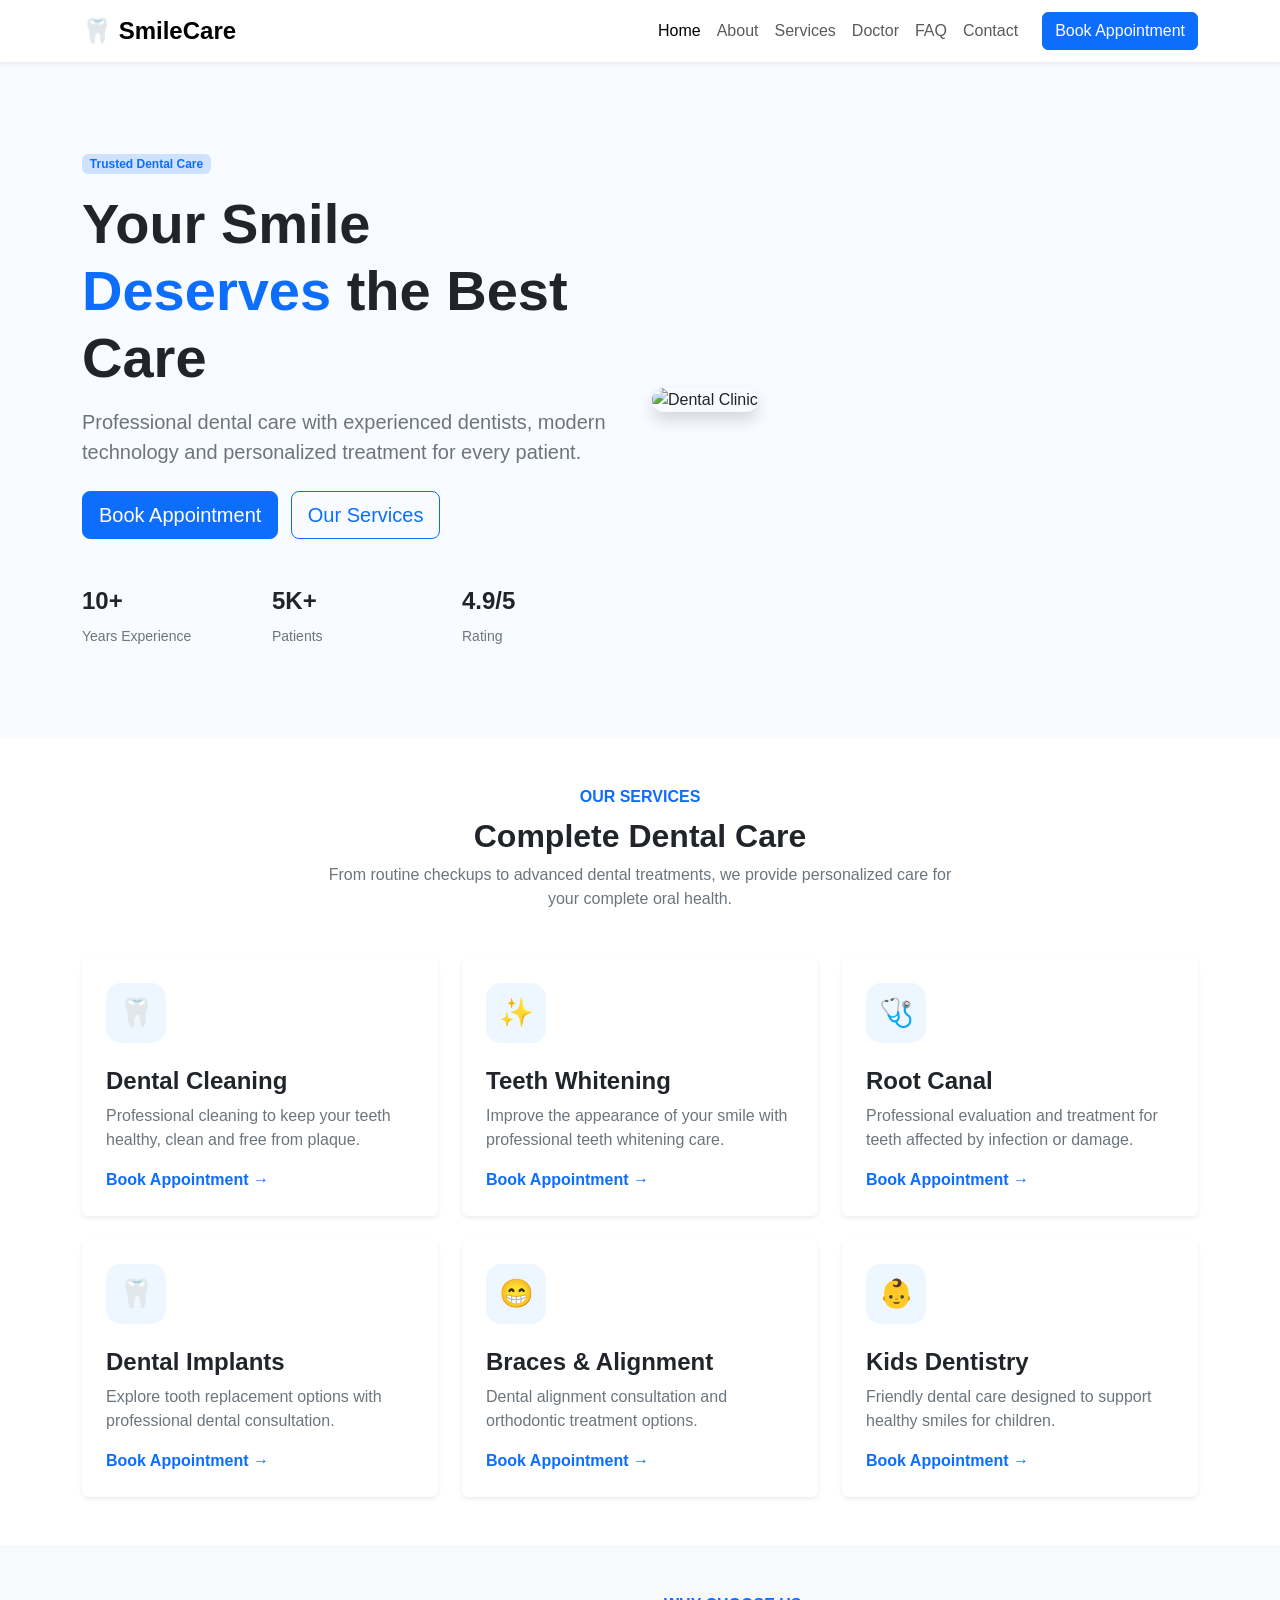
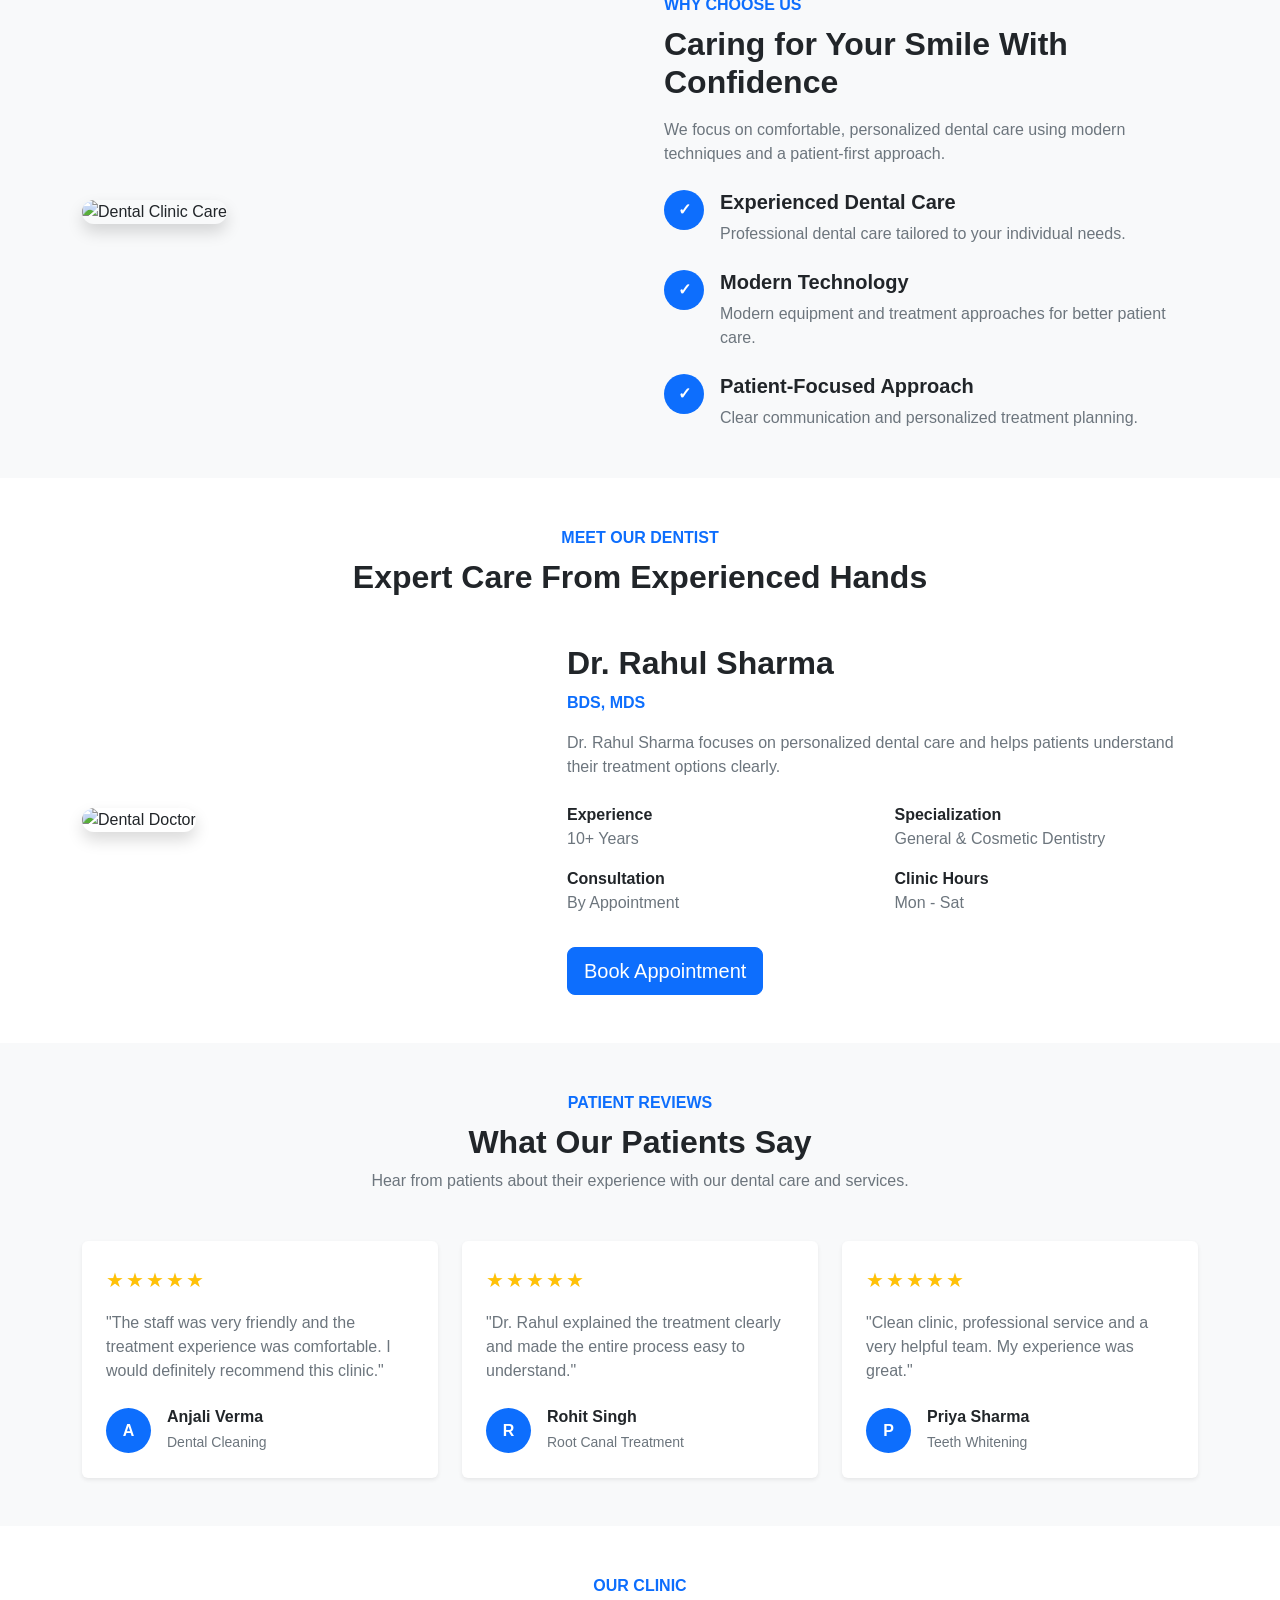
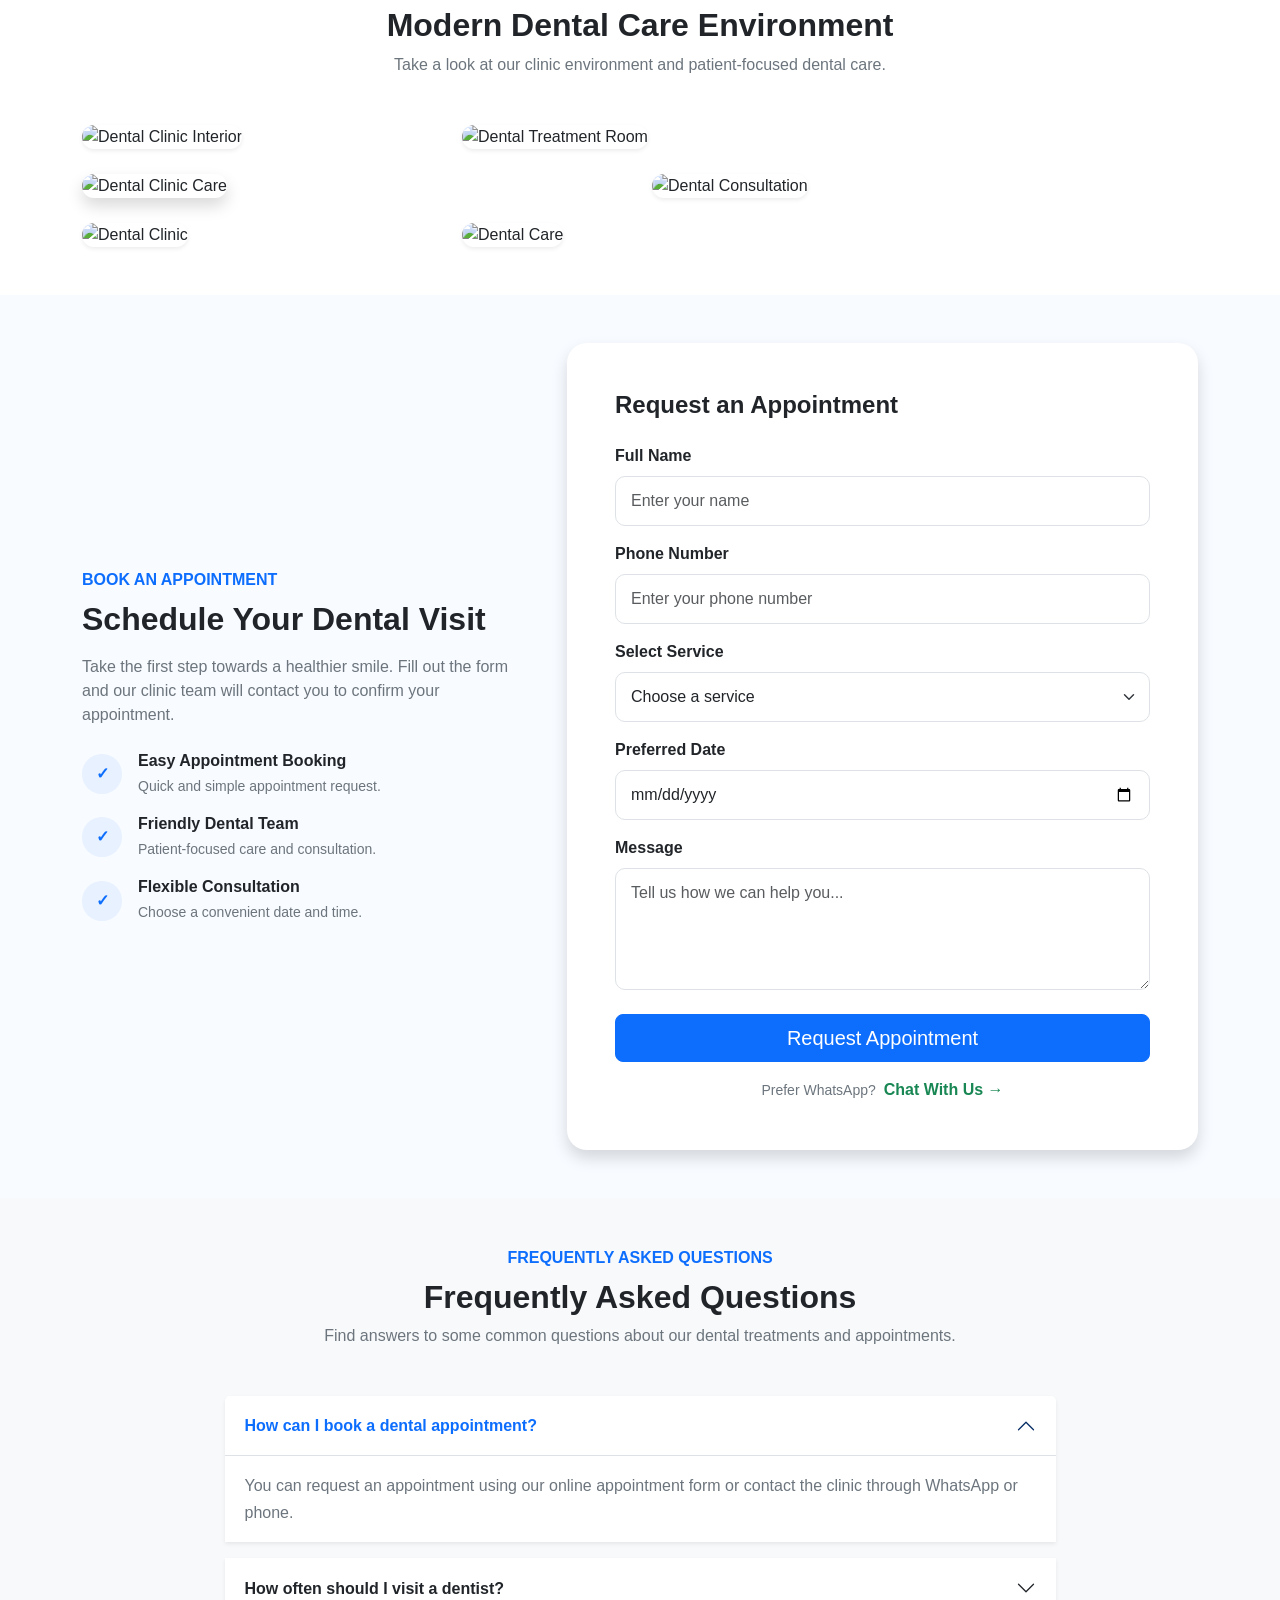
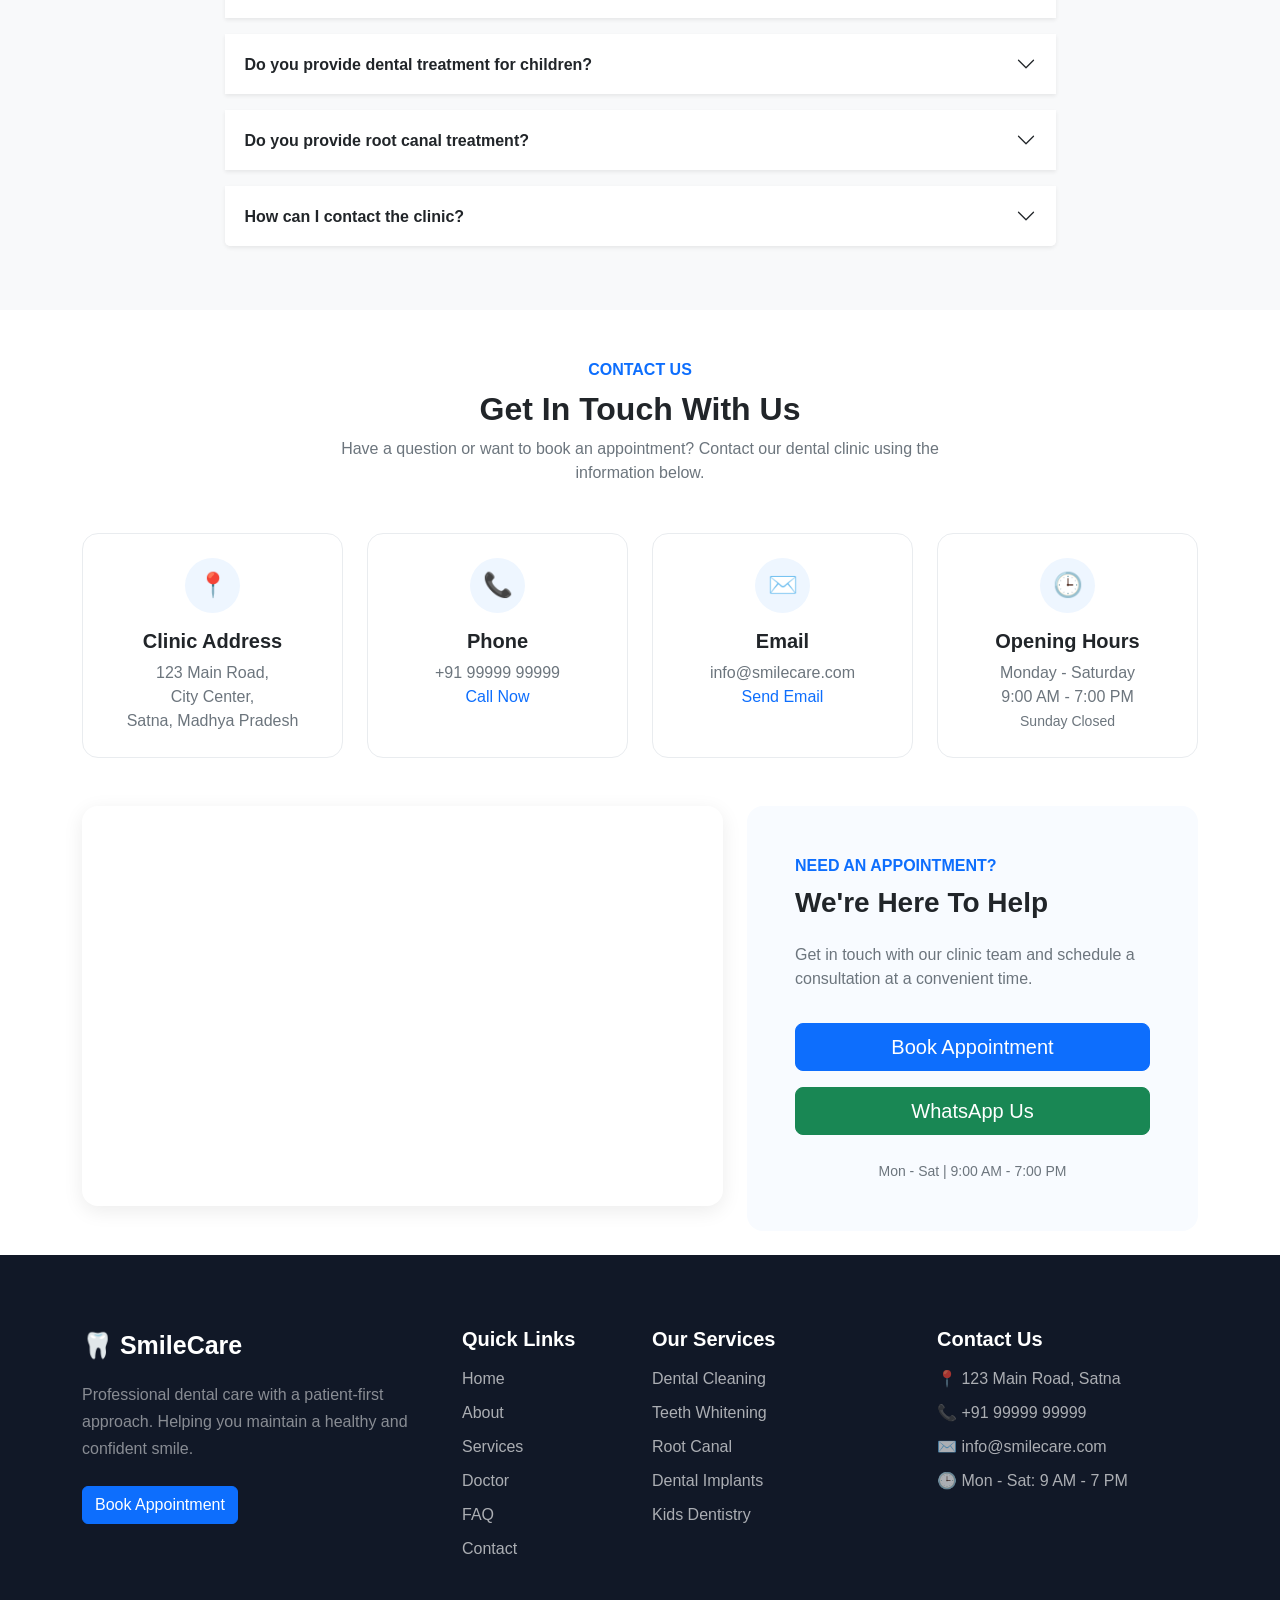
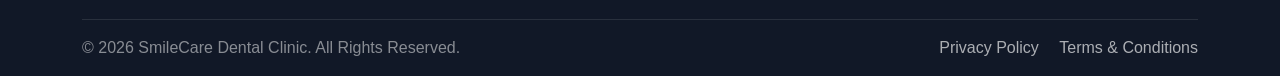
==== index.html @ 68b40a2d "Update index.html" ====
<!doctype html>
<html lang="en">

<head>

    <meta charset="UTF-8">

    <meta
        name="viewport"
        content="width=device-width, initial-scale=1.0"
    >

    <title>SmileCare Dental Clinic</title>


    <!-- ================= BOOTSTRAP CSS ================= -->

    <link
        href="https://cdn.jsdelivr.net/npm/bootstrap@5.3.8/dist/css/bootstrap.min.css"
        rel="stylesheet"
    >


    <!-- ================= CUSTOM CSS ================= -->

    <link
        rel="stylesheet"
        href="style.css"
    >

</head>


<body>


<!-- =====================================================
                         NAVBAR
===================================================== -->

<nav class="navbar navbar-expand-lg bg-white shadow-sm">

    <div class="container">


        <!-- LOGO -->

        <a
            class="navbar-brand fw-bold"
            href="#"
        >
            🦷 SmileCare
        </a>


        <!-- MOBILE MENU BUTTON -->

        <button
            class="navbar-toggler"
            type="button"
            data-bs-toggle="collapse"
            data-bs-target="#mainNavbar"
        >

            <span class="navbar-toggler-icon"></span>

        </button>


        <!-- NAVIGATION -->

        <div
            class="collapse navbar-collapse"
            id="mainNavbar"
        >

            <ul class="navbar-nav ms-auto">


                <li class="nav-item">

                    <a
                        class="nav-link active"
                        href="#"
                    >
                        Home
                    </a>

                </li>


                <li class="nav-item">

                    <a
                        class="nav-link"
                        href="#about"
                    >
                        About
                    </a>

                </li>


                <li class="nav-item">

                    <a
                        class="nav-link"
                        href="#services"
                    >
                        Services
                    </a>

                </li>


                <li class="nav-item">

                    <a
                        class="nav-link"
                        href="#doctor"
                    >
                        Doctor
                    </a>

                </li>


                <li class="nav-item">

                    <a
                        class="nav-link"
                        href="#faq"
                    >
                        FAQ
                    </a>

                </li>


                <li class="nav-item">

                    <a
                        class="nav-link"
                        href="#contact"
                    >
                        Contact
                    </a>

                </li>

            </ul>


            <!-- NAVBAR BUTTON -->

            <a
                href="#appointment"
                class="btn btn-primary ms-lg-3"
            >
                Book Appointment
            </a>

        </div>

    </div>

</nav>



<!-- =====================================================
                         HERO
===================================================== -->

<section class="hero-section">

    <div class="container">

        <div class="row align-items-center min-vh-75">


            <!-- HERO CONTENT -->

            <div class="col-lg-6">

                <span class="badge bg-primary-subtle text-primary mb-3">

                    Trusted Dental Care

                </span>


                <h1 class="display-4 fw-bold">

                    Your Smile

                    <span class="text-primary">
                        Deserves
                    </span>

                    the Best Care

                </h1>


                <p class="lead text-secondary mt-3">

                    Professional dental care with experienced
                    dentists, modern technology and personalized
                    treatment for every patient.

                </p>


                <!-- HERO BUTTONS -->

                <div class="mt-4">

                    <a
                        href="#appointment"
                        class="btn btn-primary btn-lg me-2"
                    >
                        Book Appointment
                    </a>


                    <a
                        href="#services"
                        class="btn btn-outline-primary btn-lg"
                    >
                        Our Services
                    </a>

                </div>


                <!-- HERO STATS -->

                <div class="row mt-5">

                    <div class="col-4">

                        <h4 class="fw-bold">
                            10+
                        </h4>

                        <small class="text-secondary">
                            Years Experience
                        </small>

                    </div>


                    <div class="col-4">

                        <h4 class="fw-bold">
                            5K+
                        </h4>

                        <small class="text-secondary">
                            Patients
                        </small>

                    </div>


                    <div class="col-4">

                        <h4 class="fw-bold">
                            4.9/5
                        </h4>

                        <small class="text-secondary">
                            Rating
                        </small>

                    </div>

                </div>

            </div>


            <!-- HERO IMAGE -->

            <div class="col-lg-6 mt-5 mt-lg-0">

                <img
                    src="https://images.unsplash.com/photo-1606811971618-4486d14f3f99?auto=format&fit=crop&w=900&q=80"
                    alt="Dental Clinic"
                    class="img-fluid rounded-4 shadow hero-image"
                >

            </div>

        </div>

    </div>

</section>



<!-- =====================================================
                       SERVICES
===================================================== -->

<section
    id="services"
    class="py-5"
>

    <div class="container">


        <!-- HEADING -->

        <div class="text-center mb-5">

            <span class="text-primary fw-semibold">
                OUR SERVICES
            </span>

            <h2 class="fw-bold mt-2">
                Complete Dental Care
            </h2>

            <p class="text-secondary mx-auto services-intro">

                From routine checkups to advanced dental treatments,
                we provide personalized care for your complete oral health.

            </p>

        </div>


        <!-- SERVICES GRID -->

        <div class="row g-4">


            <!-- SERVICE 1 -->

            <div class="col-md-6 col-lg-4">

                <div class="card service-card h-100 border-0 shadow-sm">

                    <div class="card-body p-4">

                        <div class="service-icon">
                            🦷
                        </div>

                        <h4 class="fw-bold mt-4">
                            Dental Cleaning
                        </h4>

                        <p class="text-secondary">

                            Professional cleaning to keep your teeth
                            healthy, clean and free from plaque.

                        </p>

                        <a
                            href="#appointment"
                            class="text-primary text-decoration-none fw-semibold"
                        >
                            Book Appointment →
                        </a>

                    </div>

                </div>

            </div>


            <!-- SERVICE 2 -->

            <div class="col-md-6 col-lg-4">

                <div class="card service-card h-100 border-0 shadow-sm">

                    <div class="card-body p-4">

                        <div class="service-icon">
                            ✨
                        </div>

                        <h4 class="fw-bold mt-4">
                            Teeth Whitening
                        </h4>

                        <p class="text-secondary">

                            Improve the appearance of your smile
                            with professional teeth whitening care.

                        </p>

                        <a
                            href="#appointment"
                            class="text-primary text-decoration-none fw-semibold"
                        >
                            Book Appointment →
                        </a>

                    </div>

                </div>

            </div>


            <!-- SERVICE 3 -->

            <div class="col-md-6 col-lg-4">

                <div class="card service-card h-100 border-0 shadow-sm">

                    <div class="card-body p-4">

                        <div class="service-icon">
                            🩺
                        </div>

                        <h4 class="fw-bold mt-4">
                            Root Canal
                        </h4>

                        <p class="text-secondary">

                            Professional evaluation and treatment
                            for teeth affected by infection or damage.

                        </p>

                        <a
                            href="#appointment"
                            class="text-primary text-decoration-none fw-semibold"
                        >
                            Book Appointment →
                        </a>

                    </div>

                </div>

            </div>


            <!-- SERVICE 4 -->

            <div class="col-md-6 col-lg-4">

                <div class="card service-card h-100 border-0 shadow-sm">

                    <div class="card-body p-4">

                        <div class="service-icon">
                            🦷
                        </div>

                        <h4 class="fw-bold mt-4">
                            Dental Implants
                        </h4>

                        <p class="text-secondary">

                            Explore tooth replacement options with
                            professional dental consultation.

                        </p>

                        <a
                            href="#appointment"
                            class="text-primary text-decoration-none fw-semibold"
                        >
                            Book Appointment →
                        </a>

                    </div>

                </div>

            </div>


            <!-- SERVICE 5 -->

            <div class="col-md-6 col-lg-4">

                <div class="card service-card h-100 border-0 shadow-sm">

                    <div class="card-body p-4">

                        <div class="service-icon">
                            😁
                        </div>

                        <h4 class="fw-bold mt-4">
                            Braces & Alignment
                        </h4>

                        <p class="text-secondary">

                            Dental alignment consultation and
                            orthodontic treatment options.

                        </p>

                        <a
                            href="#appointment"
                            class="text-primary text-decoration-none fw-semibold"
                        >
                            Book Appointment →
                        </a>

                    </div>

                </div>

            </div>


            <!-- SERVICE 6 -->

            <div class="col-md-6 col-lg-4">

                <div class="card service-card h-100 border-0 shadow-sm">

                    <div class="card-body p-4">

                        <div class="service-icon">
                            👶
                        </div>

                        <h4 class="fw-bold mt-4">
                            Kids Dentistry
                        </h4>

                        <p class="text-secondary">

                            Friendly dental care designed to support
                            healthy smiles for children.

                        </p>

                        <a
                            href="#appointment"
                            class="text-primary text-decoration-none fw-semibold"
                        >
                            Book Appointment →
                        </a>

                    </div>

                </div>

            </div>

        </div>

    </div>

</section>



<!-- =====================================================
                     ABOUT / WHY CHOOSE US
===================================================== -->

<section
    id="about"
    class="py-5 bg-light"
>

    <div class="container">

        <div class="row align-items-center g-5">


            <!-- IMAGE -->

            <div class="col-lg-6">

                <img
                    src="https://images.unsplash.com/photo-1609840114035-3c981b782dfe?auto=format&fit=crop&w=900&q=80"
                    alt="Dental Clinic Care"
                    class="img-fluid rounded-4 shadow about-image"
                >

            </div>


            <!-- CONTENT -->

            <div class="col-lg-6">

                <span class="text-primary fw-semibold">
                    WHY CHOOSE US
                </span>

                <h2 class="fw-bold mt-2">

                    Caring for Your Smile
                    With Confidence

                </h2>

                <p class="text-secondary mt-3">

                    We focus on comfortable, personalized dental
                    care using modern techniques and a patient-first
                    approach.

                </p>


                <!-- FEATURE 1 -->

                <div class="d-flex mt-4">

                    <div class="feature-icon">
                        ✓
                    </div>

                    <div class="ms-3">

                        <h5 class="fw-bold">
                            Experienced Dental Care
                        </h5>

                        <p class="text-secondary mb-0">

                            Professional dental care tailored
                            to your individual needs.

                        </p>

                    </div>

                </div>


                <!-- FEATURE 2 -->

                <div class="d-flex mt-4">

                    <div class="feature-icon">
                        ✓
                    </div>

                    <div class="ms-3">

                        <h5 class="fw-bold">
                            Modern Technology
                        </h5>

                        <p class="text-secondary mb-0">

                            Modern equipment and treatment
                            approaches for better patient care.

                        </p>

                    </div>

                </div>


                <!-- FEATURE 3 -->

                <div class="d-flex mt-4">

                    <div class="feature-icon">
                        ✓
                    </div>

                    <div class="ms-3">

                        <h5 class="fw-bold">
                            Patient-Focused Approach
                        </h5>

                        <p class="text-secondary mb-0">

                            Clear communication and personalized
                            treatment planning.

                        </p>

                    </div>

                </div>

            </div>

        </div>

    </div>

</section>



<!-- =====================================================
                         DOCTOR
===================================================== -->

<section
    id="doctor"
    class="py-5"
>

    <div class="container">


        <div class="text-center mb-5">

            <span class="text-primary fw-semibold">
                MEET OUR DENTIST
            </span>

            <h2 class="fw-bold mt-2">
                Expert Care From Experienced Hands
            </h2>

        </div>


        <div class="row align-items-center g-5">


            <!-- DOCTOR IMAGE -->

            <div class="col-lg-5">

                <img
                    src="https://images.unsplash.com/photo-1612349317150-e413f6a5b16d?auto=format&fit=crop&w=700&q=80"
                    alt="Dental Doctor"
                    class="img-fluid rounded-4 shadow doctor-image"
                >

            </div>


            <!-- DOCTOR INFO -->

            <div class="col-lg-7">

                <h2 class="fw-bold">
                    Dr. Rahul Sharma
                </h2>

                <p class="text-primary fw-semibold">
                    BDS, MDS
                </p>

                <p class="text-secondary">

                    Dr. Rahul Sharma focuses on personalized dental
                    care and helps patients understand their treatment
                    options clearly.

                </p>


                <div class="row mt-4">


                    <div class="col-sm-6 mb-3">

                        <strong>
                            Experience
                        </strong>

                        <p class="text-secondary mb-0">
                            10+ Years
                        </p>

                    </div>


                    <div class="col-sm-6 mb-3">

                        <strong>
                            Specialization
                        </strong>

                        <p class="text-secondary mb-0">
                            General & Cosmetic Dentistry
                        </p>

                    </div>


                    <div class="col-sm-6 mb-3">

                        <strong>
                            Consultation
                        </strong>

                        <p class="text-secondary mb-0">
                            By Appointment
                        </p>

                    </div>


                    <div class="col-sm-6 mb-3">

                        <strong>
                            Clinic Hours
                        </strong>

                        <p class="text-secondary mb-0">
                            Mon - Sat
                        </p>

                    </div>

                </div>


                <a
                    href="#appointment"
                    class="btn btn-primary btn-lg mt-3"
                >
                    Book Appointment
                </a>

            </div>

        </div>

    </div>

</section>



<!-- =====================================================
                     PATIENT REVIEWS
===================================================== -->

<section class="py-5 bg-light">

    <div class="container">


        <div class="text-center mb-5">

            <span class="text-primary fw-semibold">
                PATIENT REVIEWS
            </span>

            <h2 class="fw-bold mt-2">
                What Our Patients Say
            </h2>

            <p class="text-secondary mx-auto reviews-intro">

                Hear from patients about their experience with
                our dental care and services.

            </p>

        </div>


        <div class="row g-4">


            <!-- REVIEW 1 -->

            <div class="col-md-6 col-lg-4">

                <div class="card review-card h-100 border-0 shadow-sm">

                    <div class="card-body p-4">

                        <div class="review-stars">
                            ★★★★★
                        </div>

                        <p class="text-secondary mt-3">

                            "The staff was very friendly and the
                            treatment experience was comfortable.
                            I would definitely recommend this clinic."

                        </p>

                        <div class="d-flex align-items-center mt-4">

                            <div class="review-avatar">
                                A
                            </div>

                            <div class="ms-3">

                                <h6 class="fw-bold mb-1">
                                    Anjali Verma
                                </h6>

                                <small class="text-secondary">
                                    Dental Cleaning
                                </small>

                            </div>

                        </div>

                    </div>

                </div>

            </div>


            <!-- REVIEW 2 -->

            <div class="col-md-6 col-lg-4">

                <div class="card review-card h-100 border-0 shadow-sm">

                    <div class="card-body p-4">

                        <div class="review-stars">
                            ★★★★★
                        </div>

                        <p class="text-secondary mt-3">

                            "Dr. Rahul explained the treatment clearly
                            and made the entire process easy to understand."

                        </p>

                        <div class="d-flex align-items-center mt-4">

                            <div class="review-avatar">
                                R
                            </div>

                            <div class="ms-3">

                                <h6 class="fw-bold mb-1">
                                    Rohit Singh
                                </h6>

                                <small class="text-secondary">
                                    Root Canal Treatment
                                </small>

                            </div>

                        </div>

                    </div>

                </div>

            </div>


            <!-- REVIEW 3 -->

            <div class="col-md-6 col-lg-4">

                <div class="card review-card h-100 border-0 shadow-sm">

                    <div class="card-body p-4">

                        <div class="review-stars">
                            ★★★★★
                        </div>

                        <p class="text-secondary mt-3">

                            "Clean clinic, professional service and
                            a very helpful team. My experience was great."

                        </p>

                        <div class="d-flex align-items-center mt-4">

                            <div class="review-avatar">
                                P
                            </div>

                            <div class="ms-3">

                                <h6 class="fw-bold mb-1">
                                    Priya Sharma
                                </h6>

                                <small class="text-secondary">
                                    Teeth Whitening
                                </small>

                            </div>

                        </div>

                    </div>

                </div>

            </div>

        </div>

    </div>

</section>



<!-- =====================================================
                         GALLERY
===================================================== -->

<section class="py-5">

    <div class="container">


        <div class="text-center mb-5">

            <span class="text-primary fw-semibold">
                OUR CLINIC
            </span>

            <h2 class="fw-bold mt-2">
                Modern Dental Care Environment
            </h2>

            <p class="text-secondary mx-auto gallery-intro">

                Take a look at our clinic environment and
                patient-focused dental care.

            </p>

        </div>


        <div class="row g-4">


            <div class="col-md-6 col-lg-4">

                <img
                    src="https://images.unsplash.com/photo-1629909613654-28e377c37b09?auto=format&fit=crop&w=900&q=80"
                    alt="Dental Clinic Interior"
                    class="img-fluid rounded-4 shadow-sm gallery-image"
                >

            </div>


            <div class="col-md-6 col-lg-4">

                <img
                    src="https://images.unsplash.com/photo-1606811841689-23dfddce3e95?auto=format&fit=crop&w=900&q=80"
                    alt="Dental Treatment Room"
                    class="img-fluid rounded-4 shadow-sm gallery-image"
                >

            </div>


            <div class="col-lg-6">
            <img
              src="https://images.unsplash.com/photo-1609840114035-3c981b782dfe?auto=format&fit=crop&w=900&q=80"
              alt="Dental Clinic Care"
              class="img-fluid rounded-4 shadow"
            />
          </div>


            <div class="col-md-6 col-lg-4">

                <img
                    src="https://images.unsplash.com/photo-1588776814546-daab30f310ce?auto=format&fit=crop&w=900&q=80"
                    alt="Dental Consultation"
                    class="img-fluid rounded-4 shadow-sm gallery-image"
                >

            </div>


            <div class="col-md-6 col-lg-4">

                <img
                    src="https://images.unsplash.com/photo-1598256989800-fe5f95da9787?auto=format&fit=crop&w=900&q=80"
                    alt="Dental Clinic"
                    class="img-fluid rounded-4 shadow-sm gallery-image"
                >

            </div>


            <div class="col-md-6 col-lg-4">

                <img
                    src="https://images.unsplash.com/photo-1609840114035-3c981b782dfe?auto=format&fit=crop&w=900&q=80"
                    alt="Dental Care"
                    class="img-fluid rounded-4 shadow-sm gallery-image"
                >

            </div>

        </div>

    </div>

</section>



<!-- =====================================================
                       APPOINTMENT
===================================================== -->

<section
    id="appointment"
    class="py-5 appointment-section"
>

    <div class="container">

        <div class="row align-items-center g-5">


            <!-- LEFT -->

            <div class="col-lg-5">

                <span class="text-primary fw-semibold">
                    BOOK AN APPOINTMENT
                </span>

                <h2 class="fw-bold mt-2">
                    Schedule Your Dental Visit
                </h2>

                <p class="text-secondary mt-3">

                    Take the first step towards a healthier smile.
                    Fill out the form and our clinic team will
                    contact you to confirm your appointment.

                </p>


                <div class="d-flex align-items-center mt-4">

                    <div class="appointment-icon">
                        ✓
                    </div>

                    <div class="ms-3">

                        <h6 class="fw-bold mb-1">
                            Easy Appointment Booking
                        </h6>

                        <small class="text-secondary">
                            Quick and simple appointment request.
                        </small>

                    </div>

                </div>


                <div class="d-flex align-items-center mt-3">

                    <div class="appointment-icon">
                        ✓
                    </div>

                    <div class="ms-3">

                        <h6 class="fw-bold mb-1">
                            Friendly Dental Team
                        </h6>

                        <small class="text-secondary">
                            Patient-focused care and consultation.
                        </small>

                    </div>

                </div>


                <div class="d-flex align-items-center mt-3">

                    <div class="appointment-icon">
                        ✓
                    </div>

                    <div class="ms-3">

                        <h6 class="fw-bold mb-1">
                            Flexible Consultation
                        </h6>

                        <small class="text-secondary">
                            Choose a convenient date and time.
                        </small>

                    </div>

                </div>

            </div>


            <!-- FORM -->

            <div class="col-lg-7">

                <div class="card border-0 shadow appointment-card">

                    <div class="card-body p-4 p-lg-5">

                        <h4 class="fw-bold mb-4">
                            Request an Appointment
                        </h4>


                        <div class="mb-3">

                            <label
                                for="patientName"
                                class="form-label fw-semibold"
                            >
                                Full Name
                            </label>

                            <input
                                type="text"
                                id="patientName"
                                class="form-control"
                                placeholder="Enter your name"
                            >

                        </div>


                        <div class="mb-3">

                            <label
                                for="patientPhone"
                                class="form-label fw-semibold"
                            >
                                Phone Number
                            </label>

                            <input
                                type="tel"
                                id="patientPhone"
                                class="form-control"
                                placeholder="Enter your phone number"
                            >

                        </div>


                        <div class="mb-3">

                            <label
                                for="service"
                                class="form-label fw-semibold"
                            >
                                Select Service
                            </label>

                            <select
                                id="service"
                                class="form-select"
                            >

                                <option selected>
                                    Choose a service
                                </option>

                                <option>
                                    Dental Cleaning
                                </option>

                                <option>
                                    Teeth Whitening
                                </option>

                                <option>
                                    Root Canal
                                </option>

                                <option>
                                    Dental Implants
                                </option>

                                <option>
                                    Braces & Alignment
                                </option>

                                <option>
                                    Kids Dentistry
                                </option>

                            </select>

                        </div>


                        <div class="mb-3">

                            <label
                                for="appointmentDate"
                                class="form-label fw-semibold"
                            >
                                Preferred Date
                            </label>

                            <input
                                type="date"
                                id="appointmentDate"
                                class="form-control"
                            >

                        </div>


                        <div class="mb-4">

                            <label
                                for="message"
                                class="form-label fw-semibold"
                            >
                                Message
                            </label>

                            <textarea
                                id="message"
                                class="form-control"
                                rows="4"
                                placeholder="Tell us how we can help you..."
                            ></textarea>

                        </div>


                        <button
                            type="button"
                            class="btn btn-primary btn-lg w-100"
                        >
                            Request Appointment
                        </button>


                        <div class="text-center mt-3">

                            <small class="text-secondary">
                                Prefer WhatsApp?
                            </small>

                            <a
                                href="https://wa.me/919999999999"
                                target="_blank"
                                class="text-success fw-semibold text-decoration-none ms-1"
                            >
                                Chat With Us →
                            </a>

                        </div>

                    </div>

                </div>

            </div>

        </div>

    </div>

</section>



<!-- =====================================================
                          FAQ
===================================================== -->

<section
    id="faq"
    class="py-5 bg-light"
>

    <div class="container">


        <div class="text-center mb-5">

            <span class="text-primary fw-semibold">
                FREQUENTLY ASKED QUESTIONS
            </span>

            <h2 class="fw-bold mt-2">
                Frequently Asked Questions
            </h2>

            <p class="text-secondary mx-auto faq-intro">

                Find answers to some common questions about
                our dental treatments and appointments.

            </p>

        </div>


        <div class="row justify-content-center">

            <div class="col-lg-9">

                <div
                    class="accordion"
                    id="faqAccordion"
                >


                    <!-- FAQ 1 -->

                    <div class="accordion-item border-0 mb-3 shadow-sm">

                        <h2 class="accordion-header">

                            <button
                                class="accordion-button fw-semibold"
                                type="button"
                                data-bs-toggle="collapse"
                                data-bs-target="#faqOne"
                            >
                                How can I book a dental appointment?
                            </button>

                        </h2>

                        <div
                            id="faqOne"
                            class="accordion-collapse collapse show"
                            data-bs-parent="#faqAccordion"
                        >

                            <div class="accordion-body text-secondary">

                                You can request an appointment using
                                our online appointment form or contact
                                the clinic through WhatsApp or phone.

                            </div>

                        </div>

                    </div>


                    <!-- FAQ 2 -->

                    <div class="accordion-item border-0 mb-3 shadow-sm">

                        <h2 class="accordion-header">

                            <button
                                class="accordion-button collapsed fw-semibold"
                                type="button"
                                data-bs-toggle="collapse"
                                data-bs-target="#faqTwo"
                            >
                                How often should I visit a dentist?
                            </button>

                        </h2>

                        <div
                            id="faqTwo"
                            class="accordion-collapse collapse"
                            data-bs-parent="#faqAccordion"
                        >

                            <div class="accordion-body text-secondary">

                                Regular dental checkups can help identify
                                oral health problems early. Your dentist
                                can recommend a visit schedule based on
                                your individual needs.

                            </div>

                        </div>

                    </div>


                    <!-- FAQ 3 -->

                    <div class="accordion-item border-0 mb-3 shadow-sm">

                        <h2 class="accordion-header">

                            <button
                                class="accordion-button collapsed fw-semibold"
                                type="button"
                                data-bs-toggle="collapse"
                                data-bs-target="#faqThree"
                            >
                                Do you provide dental treatment for children?
                            </button>

                        </h2>

                        <div
                            id="faqThree"
                            class="accordion-collapse collapse"
                            data-bs-parent="#faqAccordion"
                        >

                            <div class="accordion-body text-secondary">

                                Yes, our clinic can provide dental care
                                for children. Treatment options depend
                                on the child's individual dental needs.

                            </div>

                        </div>

                    </div>


                    <!-- FAQ 4 -->

                    <div class="accordion-item border-0 mb-3 shadow-sm">

                        <h2 class="accordion-header">

                            <button
                                class="accordion-button collapsed fw-semibold"
                                type="button"
                                data-bs-toggle="collapse"
                                data-bs-target="#faqFour"
                            >
                                Do you provide root canal treatment?
                            </button>

                        </h2>

                        <div
                            id="faqFour"
                            class="accordion-collapse collapse"
                            data-bs-parent="#faqAccordion"
                        >

                            <div class="accordion-body text-secondary">

                                Root canal treatment may be recommended
                                for teeth affected by infection or damage.
                                A dentist can evaluate your tooth and
                                explain the appropriate treatment options.

                            </div>

                        </div>

                    </div>


                    <!-- FAQ 5 -->

                    <div class="accordion-item border-0 mb-3 shadow-sm">

                        <h2 class="accordion-header">

                            <button
                                class="accordion-button collapsed fw-semibold"
                                type="button"
                                data-bs-toggle="collapse"
                                data-bs-target="#faqFive"
                            >
                                How can I contact the clinic?
                            </button>

                        </h2>

                        <div
                            id="faqFive"
                            class="accordion-collapse collapse"
                            data-bs-parent="#faqAccordion"
                        >

                            <div class="accordion-body text-secondary">

                                You can contact the clinic by phone,
                                WhatsApp, or through the contact form
                                available on this website.

                            </div>

                        </div>

                    </div>


                </div>

            </div>

        </div>

    </div>

</section>



<!-- =====================================================
                        CONTACT
===================================================== -->

<section
    id="contact"
    class="py-5"
>

    <div class="container">


        <div class="text-center mb-5">

            <span class="text-primary fw-semibold">
                CONTACT US
            </span>

            <h2 class="fw-bold mt-2">
                Get In Touch With Us
            </h2>

            <p class="text-secondary mx-auto contact-intro">

                Have a question or want to book an appointment?
                Contact our dental clinic using the information below.

            </p>

        </div>


        <div class="row g-4">


            <!-- ADDRESS -->

            <div class="col-md-6 col-lg-3">

                <div class="contact-card text-center p-4 h-100">

                    <div class="contact-icon">
                        📍
                    </div>

                    <h5 class="fw-bold mt-3">
                        Clinic Address
                    </h5>

                    <p class="text-secondary mb-0">

                        123 Main Road,<br>
                        City Center,<br>
                        Satna, Madhya Pradesh

                    </p>

                </div>

            </div>


            <!-- PHONE -->

            <div class="col-md-6 col-lg-3">

                <div class="contact-card text-center p-4 h-100">

                    <div class="contact-icon">
                        📞
                    </div>

                    <h5 class="fw-bold mt-3">
                        Phone
                    </h5>

                    <p class="text-secondary mb-0">
                        +91 99999 99999
                    </p>

                    <a
                        href="tel:+919999999999"
                        class="text-primary text-decoration-none"
                    >
                        Call Now
                    </a>

                </div>

            </div>


            <!-- EMAIL -->

            <div class="col-md-6 col-lg-3">

                <div class="contact-card text-center p-4 h-100">

                    <div class="contact-icon">
                        ✉️
                    </div>

                    <h5 class="fw-bold mt-3">
                        Email
                    </h5>

                    <p class="text-secondary mb-0">
                        info@smilecare.com
                    </p>

                    <a
                        href="mailto:info@smilecare.com"
                        class="text-primary text-decoration-none"
                    >
                        Send Email
                    </a>

                </div>

            </div>


            <!-- HOURS -->

            <div class="col-md-6 col-lg-3">

                <div class="contact-card text-center p-4 h-100">

                    <div class="contact-icon">
                        🕒
                    </div>

                    <h5 class="fw-bold mt-3">
                        Opening Hours
                    </h5>

                    <p class="text-secondary mb-0">

                        Monday - Saturday<br>
                        9:00 AM - 7:00 PM

                    </p>

                    <small class="text-secondary">
                        Sunday Closed
                    </small>

                </div>

            </div>

        </div>


        <!-- MAP + CTA -->

        <div class="row g-4 mt-4">


            <!-- MAP -->

            <div class="col-lg-7">

                <div class="map-container">

                    <iframe
                        src="https://www.google.com/maps?q=Satna%20Madhya%20Pradesh&output=embed"
                        width="100%"
                        height="400"
                        style="border:0;"
                        allowfullscreen=""
                        loading="lazy"
                        referrerpolicy="no-referrer-when-downgrade"
                    >
                    </iframe>

                </div>

            </div>


            <!-- CTA -->

            <div class="col-lg-5">

                <div class="contact-cta h-100 p-4 p-lg-5">

                    <span class="text-primary fw-semibold">
                        NEED AN APPOINTMENT?
                    </span>

                    <h3 class="fw-bold mt-2">
                        We're Here To Help
                    </h3>

                    <p class="text-secondary mt-3">

                        Get in touch with our clinic team and
                        schedule a consultation at a convenient time.

                    </p>


                    <a
                        href="#appointment"
                        class="btn btn-primary btn-lg w-100 mt-3"
                    >
                        Book Appointment
                    </a>


                    <a
                        href="https://wa.me/919999999999"
                        target="_blank"
                        class="btn btn-success btn-lg w-100 mt-3"
                    >
                        WhatsApp Us
                    </a>


                    <div class="text-center mt-4">

                        <small class="text-secondary">
                            Mon - Sat | 9:00 AM - 7:00 PM
                        </small>

                    </div>

                </div>

            </div>

        </div>

    </div>

</section>



<!-- =====================================================
                         FOOTER
===================================================== -->

<footer class="footer-section">

    <div class="container">

        <div class="row g-4 py-5">


            <!-- CLINIC INFO -->

            <div class="col-lg-4">

                <a
                    href="#"
                    class="footer-brand text-decoration-none"
                >
                    🦷 SmileCare
                </a>

                <p class="text-white-50 mt-3 footer-description">

                    Professional dental care with a patient-first
                    approach. Helping you maintain a healthy and
                    confident smile.

                </p>

                <a
                    href="#appointment"
                    class="btn btn-primary mt-2"
                >
                    Book Appointment
                </a>

            </div>


            <!-- QUICK LINKS -->

            <div class="col-6 col-lg-2">

                <h5 class="text-white fw-bold">
                    Quick Links
                </h5>

                <ul class="footer-links mt-3">

                    <li>
                        <a href="#">
                            Home
                        </a>
                    </li>

                    <li>
                        <a href="#about">
                            About
                        </a>
                    </li>

                    <li>
                        <a href="#services">
                            Services
                        </a>
                    </li>

                    <li>
                        <a href="#doctor">
                            Doctor
                        </a>
                    </li>

                    <li>
                        <a href="#faq">
                            FAQ
                        </a>
                    </li>

                    <li>
                        <a href="#contact">
                            Contact
                        </a>
                    </li>

                </ul>

            </div>


            <!-- SERVICES -->

            <div class="col-6 col-lg-3">

                <h5 class="text-white fw-bold">
                    Our Services
                </h5>

                <ul class="footer-links mt-3">

                    <li>
                        <a href="#services">
                            Dental Cleaning
                        </a>
                    </li>

                    <li>
                        <a href="#services">
                            Teeth Whitening
                        </a>
                    </li>

                    <li>
                        <a href="#services">
                            Root Canal
                        </a>
                    </li>

                    <li>
                        <a href="#services">
                            Dental Implants
                        </a>
                    </li>

                    <li>
                        <a href="#services">
                            Kids Dentistry
                        </a>
                    </li>

                </ul>

            </div>


            <!-- CONTACT -->

            <div class="col-lg-3">

                <h5 class="text-white fw-bold">
                    Contact Us
                </h5>

                <ul class="footer-contact mt-3">

                    <li>
                        📍 123 Main Road, Satna
                    </li>

                    <li>

                        📞

                        <a href="tel:+919999999999">
                            +91 99999 99999
                        </a>

                    </li>

                    <li>

                        ✉️

                        <a href="mailto:info@smilecare.com">
                            info@smilecare.com
                        </a>

                    </li>

                    <li>
                        🕒 Mon - Sat: 9 AM - 7 PM
                    </li>

                </ul>

            </div>

        </div>


        <!-- FOOTER BOTTOM -->

        <div class="footer-bottom">

            <div class="row align-items-center py-3">

                <div class="col-md-6">

                    <p class="text-white-50 mb-0">

                        © 2026 SmileCare Dental Clinic.
                        All Rights Reserved.

                    </p>

                </div>


                <div class="col-md-6 text-md-end mt-2 mt-md-0">

                    <a
                        href="#"
                        class="footer-bottom-link"
                    >
                        Privacy Policy
                    </a>

                    <a
                        href="#"
                        class="footer-bottom-link ms-3"
                    >
                        Terms & Conditions
                    </a>

                </div>

            </div>

        </div>

    </div>

</footer>



<!-- =====================================================
                  BOOTSTRAP JAVASCRIPT
===================================================== -->

<script
    src="https://cdn.jsdelivr.net/npm/bootstrap@5.3.8/dist/js/bootstrap.bundle.min.js">
</script>


</body>

</html>
---- style.css ----
/* ================= GENERAL ================= */

body {
    font-family: Arial, sans-serif;
}


/* ================= NAVBAR ================= */

.navbar-brand {
    font-size: 24px;
}


/* ================= HERO ================= */

.hero-section {
    background: #f8fbff;
}


.min-vh-75 {
    min-height: 75vh;
}


/* ================= HERO IMAGE ================= */

.hero-image img {
    width: 100%;
    height: 520px;
    object-fit: cover;
}

/* ================= SERVICES ================= */

.services-intro {
    max-width: 650px;
}


/* SERVICE CARD */

.service-card {
    transition: 0.3s ease;
}


/* CARD HOVER */

.service-card:hover {
    transform: translateY(-8px);
}


/* SERVICE ICON */

.service-icon {
    width: 60px;
    height: 60px;

    display: flex;
    align-items: center;
    justify-content: center;

    background: #eef6ff;

    border-radius: 15px;

    font-size: 28px;
}

/* ================= WHY CHOOSE US ================= */

.feature-icon {
    min-width: 40px;
    height: 40px;

    display: flex;
    align-items: center;
    justify-content: center;

    background: #0d6efd;
    color: white;

    border-radius: 50%;

    font-weight: bold;
}

/* ================= DOCTOR ================= */

.doctor-image {
    width: 100%;
    height: 500px;
    object-fit: cover;
}

/* ================= PATIENT REVIEWS ================= */

.reviews-intro {
    max-width: 650px;
}

.review-card {
    transition: 0.3s ease;
}

.review-card:hover {
    transform: translateY(-6px);
}

.review-stars {
    color: #ffc107;
    font-size: 20px;
    letter-spacing: 2px;
}

.review-avatar {
    width: 45px;
    height: 45px;

    display: flex;
    align-items: center;
    justify-content: center;

    background: #0d6efd;
    color: white;

    border-radius: 50%;

    font-weight: bold;
}

/* ================= GALLERY ================= */

.gallery-intro {
    max-width: 650px;
}

.gallery-image {
    width: 100%;
    height: 250px;
    object-fit: cover;

    transition: 0.3s ease;
}

.gallery-image:hover {
    transform: scale(1.03);
}

/* ================= APPOINTMENT ================= */

.appointment-section {
    background: #f8fbff;
}

.appointment-card {
    border-radius: 20px;
}

.appointment-card .form-control,
.appointment-card .form-select {
    padding: 12px 15px;
    border-radius: 10px;
}

.appointment-card .form-control:focus,
.appointment-card .form-select:focus {
    box-shadow: 0 0 0 3px rgba(13, 110, 253, 0.1);
}

.appointment-icon {
    min-width: 40px;
    height: 40px;

    display: flex;
    align-items: center;
    justify-content: center;

    background: #e7f1ff;
    color: #0d6efd;

    border-radius: 50%;

    font-weight: bold;
}

/* ================= FAQ ================= */

.faq-intro {
    max-width: 650px;
}

.accordion-button {
    padding: 20px;
}

.accordion-button:not(.collapsed) {
    color: #0d6efd;
    background-color: #ffffff;
}

.accordion-button:focus {
    box-shadow: none;
}

.accordion-body {
    line-height: 1.7;
}

/* ================= CONTACT ================= */

.contact-intro {
    max-width: 650px;
}

.contact-card {
    border: 1px solid #e9ecef;
    border-radius: 16px;

    transition: 0.3s ease;
}

.contact-card:hover {
    transform: translateY(-5px);
    box-shadow: 0 10px 25px rgba(0, 0, 0, 0.08);
}

.contact-icon {
    width: 55px;
    height: 55px;

    margin: 0 auto;

    display: flex;
    align-items: center;
    justify-content: center;

    background: #eef6ff;

    border-radius: 50%;

    font-size: 24px;
}

.map-container {
    overflow: hidden;
    border-radius: 16px;

    box-shadow: 0 5px 20px rgba(0, 0, 0, 0.08);
}

.map-container iframe {
    display: block;
}

.contact-cta {
    background: #f8fbff;

    border-radius: 16px;

    display: flex;
    flex-direction: column;
    justify-content: center;
}

/* ================= FOOTER ================= */

.footer-section {
    background: #111827;
}

.footer-brand {
    color: white;
    font-size: 25px;
    font-weight: bold;
}

.footer-description {
    max-width: 380px;
    line-height: 1.7;
}

.footer-links,
.footer-contact {
    list-style: none;
    padding: 0;
    margin-bottom: 0;
}

.footer-links li,
.footer-contact li {
    margin-bottom: 10px;
}

.footer-links a,
.footer-contact a {
    color: rgba(255, 255, 255, 0.65);
    text-decoration: none;
    transition: 0.3s ease;
}

.footer-links a:hover,
.footer-contact a:hover {
    color: white;
}

.footer-contact li {
    color: rgba(255, 255, 255, 0.65);
}

.footer-bottom {
    border-top: 1px solid rgba(255, 255, 255, 0.1);
}

.footer-bottom-link {
    color: rgba(255, 255, 255, 0.65);
    text-decoration: none;
}

.footer-bottom-link:hover {
    color: white;
}

/* ================= RESPONSIVE POLISH ================= */

/* TABLET */

@media (max-width: 991.98px) {

    .hero-image img {
        height: 450px;
    }

    .doctor-image {
        height: 450px;
    }

}


/* MOBILE */

@media (max-width: 767.98px) {

    /* HERO */

    .hero-section {
        padding-top: 40px;
        padding-bottom: 50px;
    }

    .hero-section h1 {
        font-size: 2.3rem;
    }

    .hero-image img {
        height: 350px;
    }


    /* SERVICES */

    .service-card {
        margin-bottom: 5px;
    }


    /* DOCTOR */

    .doctor-image {
        height: 350px;
    }


    /* GALLERY */

    .gallery-image {
        height: 220px;
    }


    /* APPOINTMENT */

    .appointment-card .card-body {
        padding: 25px 20px;
    }


    /* CONTACT */

    .contact-card {
        padding: 25px 15px !important;
    }


    /* FOOTER */

    .footer-section {
        text-align: left;
    }

}
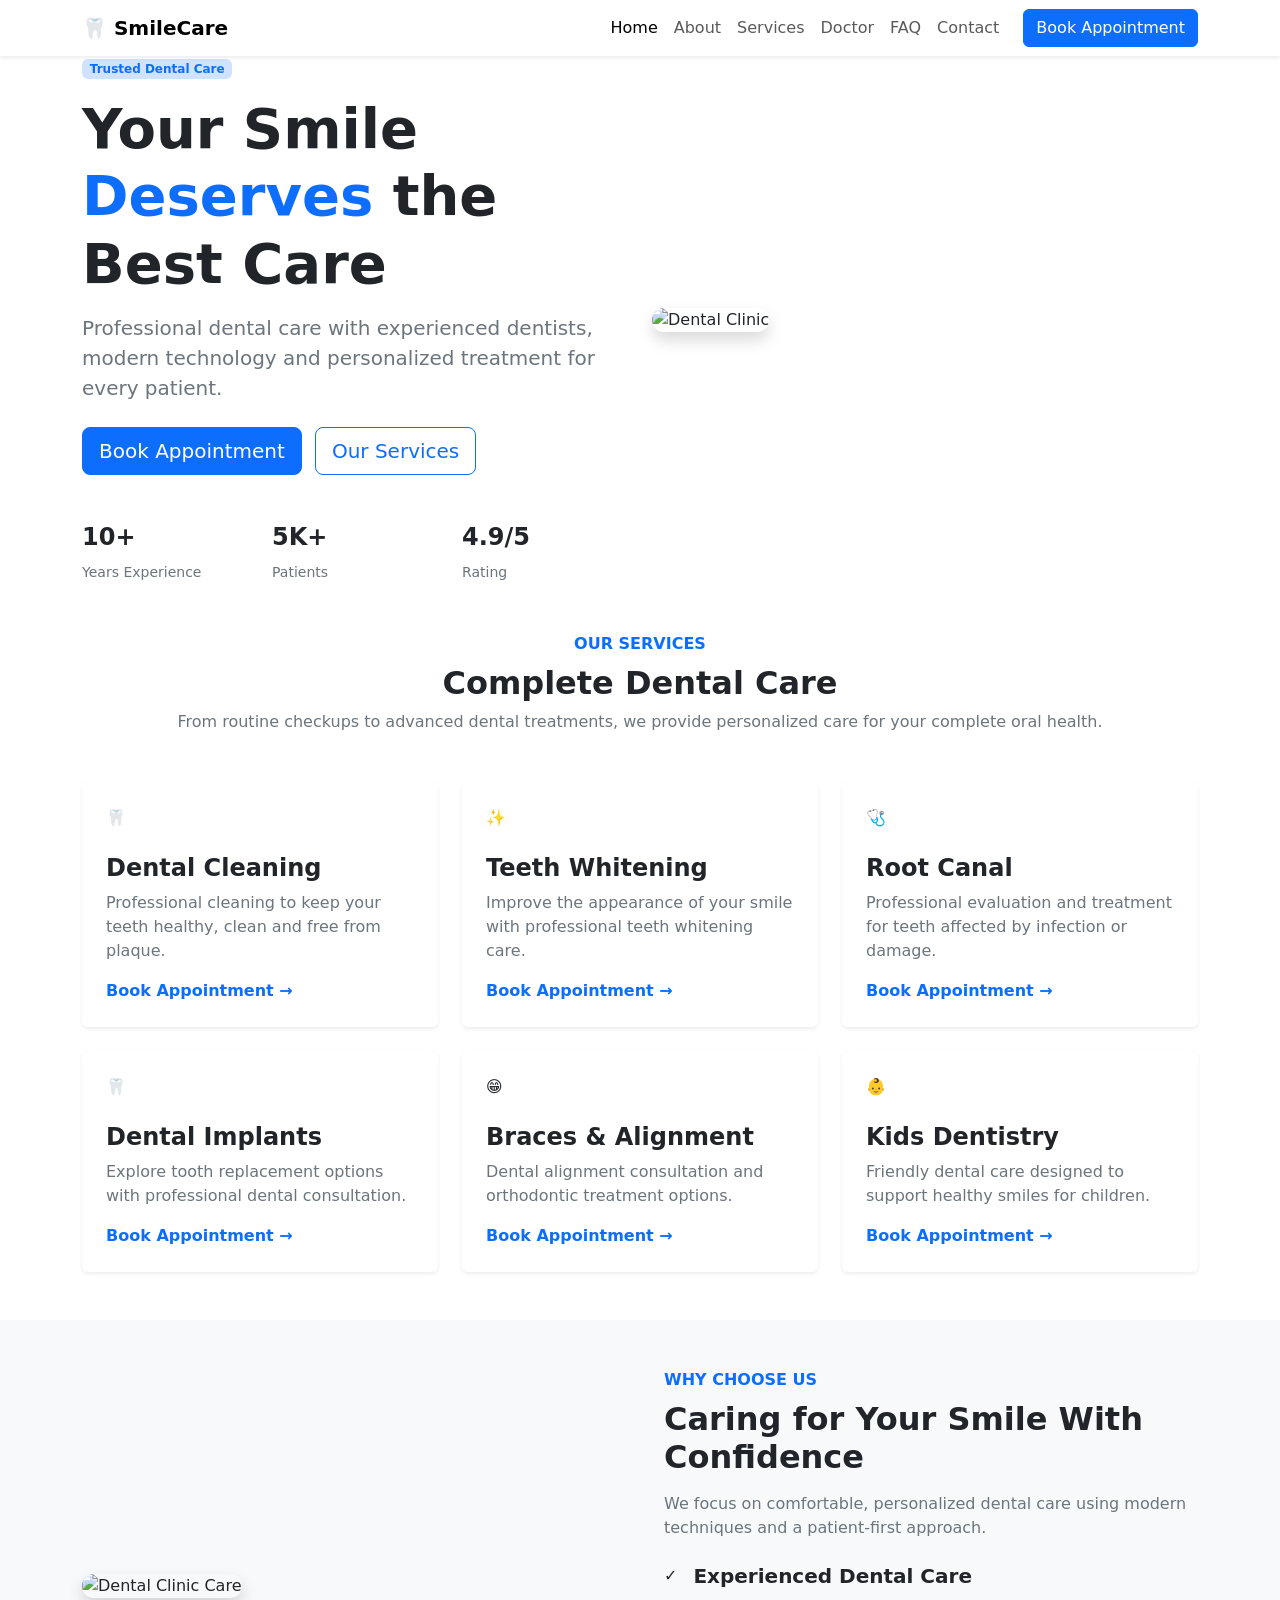
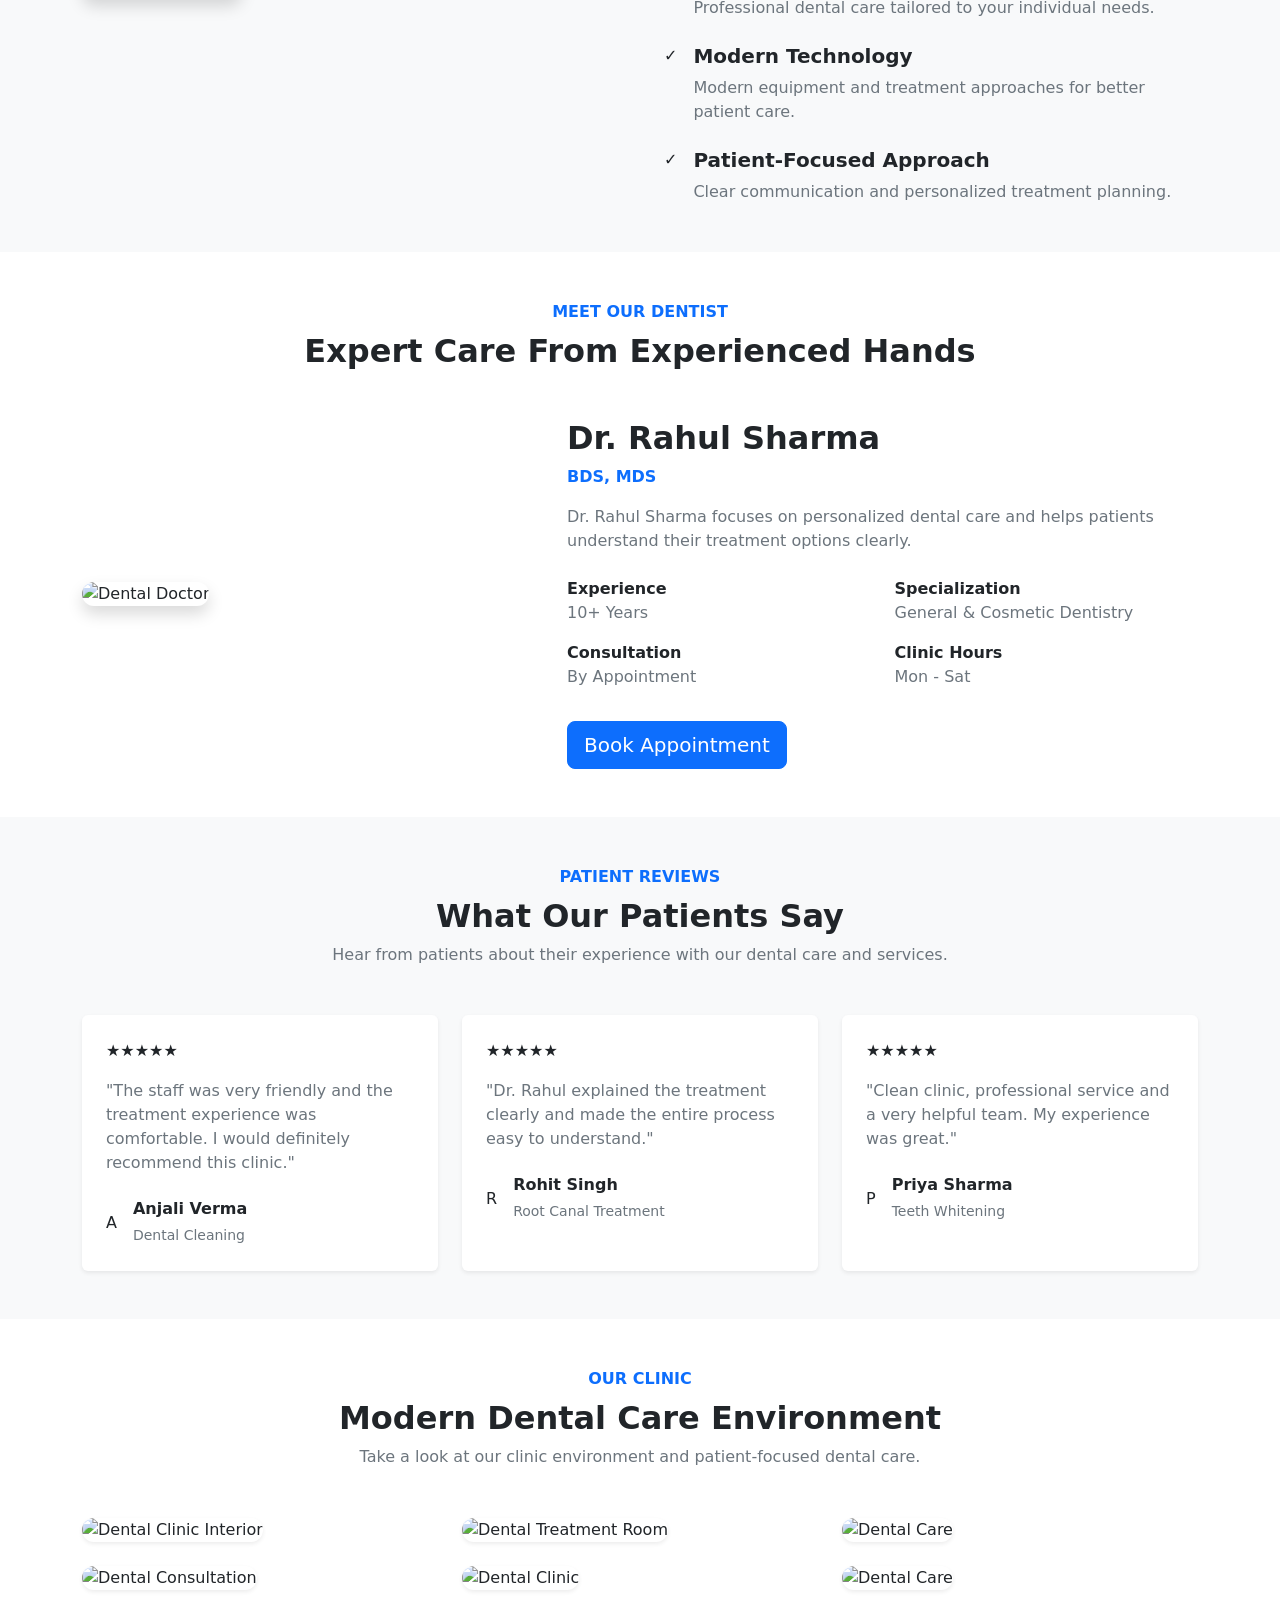
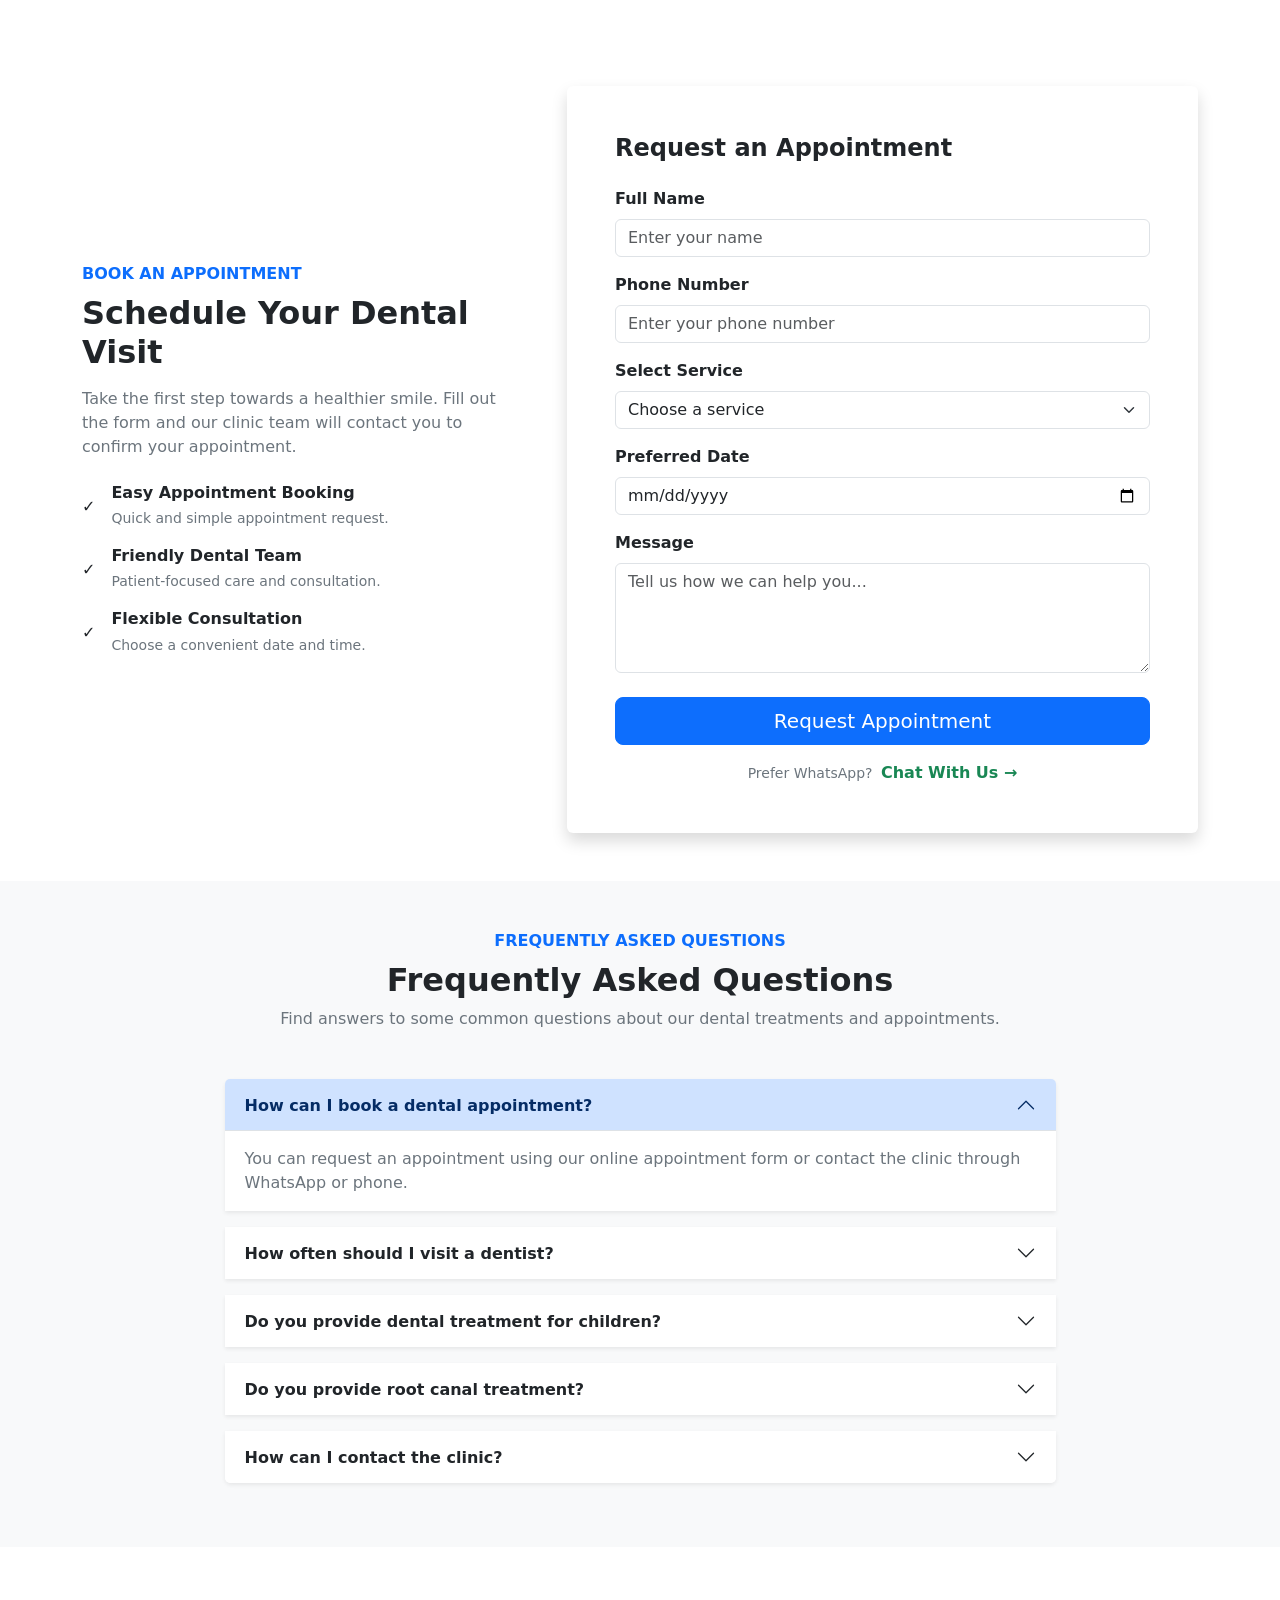
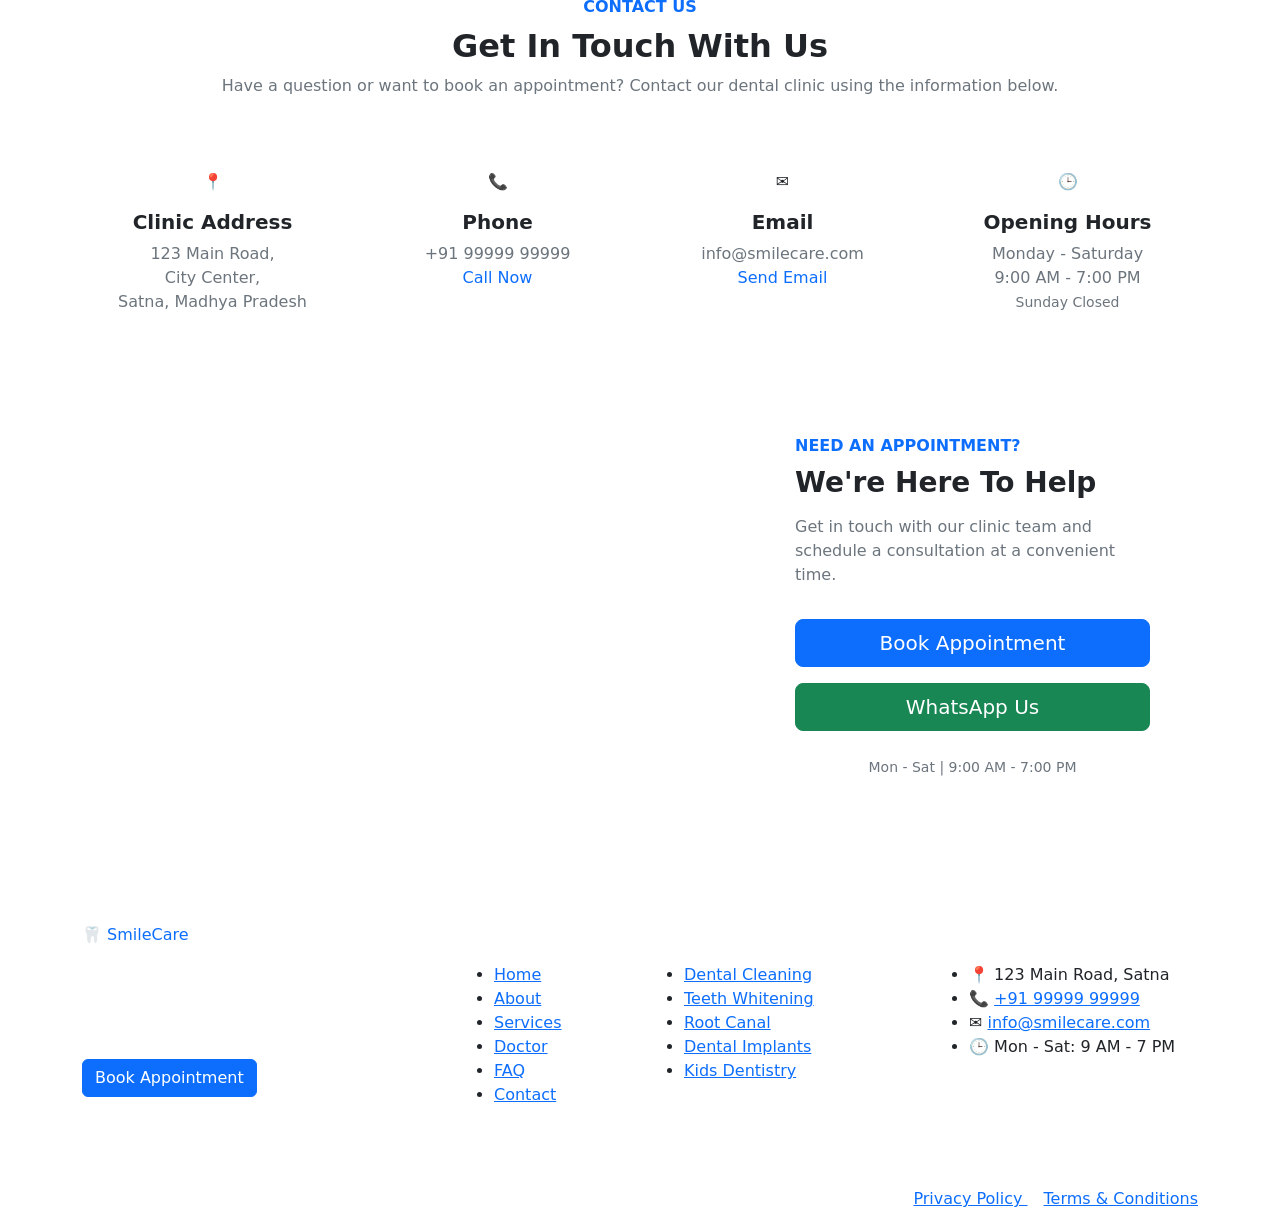
==== commit 0e8443ca: "Update index.html" ====
--- a/index.html
+++ b/index.html
@@ -1,2114 +1,1239 @@
 <!doctype html>
 <html lang="en">
-
-<head>
-
-    <meta charset="UTF-8">
-
-    <meta
-        name="viewport"
-        content="width=device-width, initial-scale=1.0"
-    >
+  <head>
+    <meta charset="UTF-8" />
+
+    <meta name="viewport" content="width=device-width, initial-scale=1.0" />
 
     <title>SmileCare Dental Clinic</title>
 
-
     <!-- ================= BOOTSTRAP CSS ================= -->
 
     <link
-        href="https://cdn.jsdelivr.net/npm/bootstrap@5.3.8/dist/css/bootstrap.min.css"
-        rel="stylesheet"
-    >
-
+      href="https://cdn.jsdelivr.net/npm/bootstrap@5.3.8/dist/css/bootstrap.min.css"
+      rel="stylesheet"
+    />
 
     <!-- ================= CUSTOM CSS ================= -->
 
-    <link
-        rel="stylesheet"
-        href="style.css"
-    >
-
-</head>
-
-
-<body>
-
-
-<!-- =====================================================
+    <link rel="stylesheet" href="css/style.css" />
+  </head>
+
+  <body>
+    <!-- =====================================================
                          NAVBAR
 ===================================================== -->
 
-<nav class="navbar navbar-expand-lg bg-white shadow-sm">
-
-    <div class="container">
-
-
+    <nav class="navbar navbar-expand-lg bg-white shadow-sm">
+      <div class="container">
         <!-- LOGO -->
 
-        <a
-            class="navbar-brand fw-bold"
-            href="#"
+        <a class="navbar-brand fw-bold" href="#"> 🦷 SmileCare </a>
+
+        <!-- MOBILE MENU BUTTON -->
+
+        <button
+          class="navbar-toggler"
+          type="button"
+          data-bs-toggle="collapse"
+          data-bs-target="#mainNavbar"
         >
-            🦷 SmileCare
-        </a>
-
-
-        <!-- MOBILE MENU BUTTON -->
-
-        <button
-            class="navbar-toggler"
-            type="button"
-            data-bs-toggle="collapse"
-            data-bs-target="#mainNavbar"
-        >
-
-            <span class="navbar-toggler-icon"></span>
-
+          <span class="navbar-toggler-icon"></span>
         </button>
 
-
         <!-- NAVIGATION -->
 
-        <div
-            class="collapse navbar-collapse"
-            id="mainNavbar"
-        >
-
-            <ul class="navbar-nav ms-auto">
-
-
-                <li class="nav-item">
-
-                    <a
-                        class="nav-link active"
-                        href="#"
-                    >
-                        Home
-                    </a>
-
-                </li>
-
-
-                <li class="nav-item">
-
-                    <a
-                        class="nav-link"
-                        href="#about"
-                    >
-                        About
-                    </a>
-
-                </li>
-
-
-                <li class="nav-item">
-
-                    <a
-                        class="nav-link"
-                        href="#services"
-                    >
-                        Services
-                    </a>
-
-                </li>
-
-
-                <li class="nav-item">
-
-                    <a
-                        class="nav-link"
-                        href="#doctor"
-                    >
-                        Doctor
-                    </a>
-
-                </li>
-
-
-                <li class="nav-item">
-
-                    <a
-                        class="nav-link"
-                        href="#faq"
-                    >
-                        FAQ
-                    </a>
-
-                </li>
-
-
-                <li class="nav-item">
-
-                    <a
-                        class="nav-link"
-                        href="#contact"
-                    >
-                        Contact
-                    </a>
-
-                </li>
-
-            </ul>
-
-
-            <!-- NAVBAR BUTTON -->
-
-            <a
-                href="#appointment"
-                class="btn btn-primary ms-lg-3"
-            >
-                Book Appointment
-            </a>
-
-        </div>
-
-    </div>
-
-</nav>
-
-
-
-<!-- =====================================================
+        <div class="collapse navbar-collapse" id="mainNavbar">
+          <ul class="navbar-nav ms-auto">
+            <li class="nav-item">
+              <a class="nav-link active" href="#"> Home </a>
+            </li>
+
+            <li class="nav-item">
+              <a class="nav-link" href="#about"> About </a>
+            </li>
+
+            <li class="nav-item">
+              <a class="nav-link" href="#services"> Services </a>
+            </li>
+
+            <li class="nav-item">
+              <a class="nav-link" href="#doctor"> Doctor </a>
+            </li>
+
+            <li class="nav-item">
+              <a class="nav-link" href="#faq"> FAQ </a>
+            </li>
+
+            <li class="nav-item">
+              <a class="nav-link" href="#contact"> Contact </a>
+            </li>
+          </ul>
+
+          <!-- NAVBAR BUTTON -->
+
+          <a href="#appointment" class="btn btn-primary ms-lg-3">
+            Book Appointment
+          </a>
+        </div>
+      </div>
+    </nav>
+
+    <!-- =====================================================
                          HERO
 ===================================================== -->
 
-<section class="hero-section">
-
-    <div class="container">
-
+    <section class="hero-section">
+      <div class="container">
         <div class="row align-items-center min-vh-75">
-
-
-            <!-- HERO CONTENT -->
-
-            <div class="col-lg-6">
-
-                <span class="badge bg-primary-subtle text-primary mb-3">
-
-                    Trusted Dental Care
-
-                </span>
-
-
-                <h1 class="display-4 fw-bold">
-
-                    Your Smile
-
-                    <span class="text-primary">
-                        Deserves
-                    </span>
-
-                    the Best Care
-
-                </h1>
-
-
-                <p class="lead text-secondary mt-3">
-
-                    Professional dental care with experienced
-                    dentists, modern technology and personalized
-                    treatment for every patient.
-
-                </p>
-
-
-                <!-- HERO BUTTONS -->
-
-                <div class="mt-4">
-
-                    <a
-                        href="#appointment"
-                        class="btn btn-primary btn-lg me-2"
-                    >
-                        Book Appointment
-                    </a>
-
-
-                    <a
-                        href="#services"
-                        class="btn btn-outline-primary btn-lg"
-                    >
-                        Our Services
-                    </a>
-
-                </div>
-
-
-                <!-- HERO STATS -->
-
-                <div class="row mt-5">
-
-                    <div class="col-4">
-
-                        <h4 class="fw-bold">
-                            10+
-                        </h4>
-
-                        <small class="text-secondary">
-                            Years Experience
-                        </small>
-
-                    </div>
-
-
-                    <div class="col-4">
-
-                        <h4 class="fw-bold">
-                            5K+
-                        </h4>
-
-                        <small class="text-secondary">
-                            Patients
-                        </small>
-
-                    </div>
-
-
-                    <div class="col-4">
-
-                        <h4 class="fw-bold">
-                            4.9/5
-                        </h4>
-
-                        <small class="text-secondary">
-                            Rating
-                        </small>
-
-                    </div>
-
-                </div>
-
-            </div>
-
-
-            <!-- HERO IMAGE -->
-
-            <div class="col-lg-6 mt-5 mt-lg-0">
-
-                <img
-                    src="https://images.unsplash.com/photo-1606811971618-4486d14f3f99?auto=format&fit=crop&w=900&q=80"
-                    alt="Dental Clinic"
-                    class="img-fluid rounded-4 shadow hero-image"
-                >
-
-            </div>
-
-        </div>
-
-    </div>
-
-</section>
-
-
-
-<!-- =====================================================
+          <!-- HERO CONTENT -->
+
+          <div class="col-lg-6">
+            <span class="badge bg-primary-subtle text-primary mb-3">
+              Trusted Dental Care
+            </span>
+
+            <h1 class="display-4 fw-bold">
+              Your Smile
+
+              <span class="text-primary"> Deserves </span>
+
+              the Best Care
+            </h1>
+
+            <p class="lead text-secondary mt-3">
+              Professional dental care with experienced dentists, modern
+              technology and personalized treatment for every patient.
+            </p>
+
+            <!-- HERO BUTTONS -->
+
+            <div class="mt-4">
+              <a href="#appointment" class="btn btn-primary btn-lg me-2">
+                Book Appointment
+              </a>
+
+              <a href="#services" class="btn btn-outline-primary btn-lg">
+                Our Services
+              </a>
+            </div>
+
+            <!-- HERO STATS -->
+
+            <div class="row mt-5">
+              <div class="col-4">
+                <h4 class="fw-bold">10+</h4>
+
+                <small class="text-secondary"> Years Experience </small>
+              </div>
+
+              <div class="col-4">
+                <h4 class="fw-bold">5K+</h4>
+
+                <small class="text-secondary"> Patients </small>
+              </div>
+
+              <div class="col-4">
+                <h4 class="fw-bold">4.9/5</h4>
+
+                <small class="text-secondary"> Rating </small>
+              </div>
+            </div>
+          </div>
+
+          <!-- HERO IMAGE -->
+
+          <div class="col-lg-6 mt-5 mt-lg-0">
+            <img
+              src="https://images.unsplash.com/photo-1606811971618-4486d14f3f99?auto=format&fit=crop&w=900&q=80"
+              alt="Dental Clinic"
+              class="img-fluid rounded-4 shadow hero-image"
+            />
+          </div>
+        </div>
+      </div>
+    </section>
+
+    <!-- =====================================================
                        SERVICES
 ===================================================== -->
 
-<section
-    id="services"
-    class="py-5"
->
-
-    <div class="container">
-
-
+    <section id="services" class="py-5">
+      <div class="container">
         <!-- HEADING -->
 
         <div class="text-center mb-5">
-
-            <span class="text-primary fw-semibold">
-                OUR SERVICES
-            </span>
-
-            <h2 class="fw-bold mt-2">
-                Complete Dental Care
-            </h2>
-
-            <p class="text-secondary mx-auto services-intro">
-
-                From routine checkups to advanced dental treatments,
-                we provide personalized care for your complete oral health.
-
-            </p>
-
-        </div>
-
+          <span class="text-primary fw-semibold"> OUR SERVICES </span>
+
+          <h2 class="fw-bold mt-2">Complete Dental Care</h2>
+
+          <p class="text-secondary mx-auto services-intro">
+            From routine checkups to advanced dental treatments, we provide
+            personalized care for your complete oral health.
+          </p>
+        </div>
 
         <!-- SERVICES GRID -->
 
         <div class="row g-4">
-
-
-            <!-- SERVICE 1 -->
-
-            <div class="col-md-6 col-lg-4">
-
-                <div class="card service-card h-100 border-0 shadow-sm">
-
-                    <div class="card-body p-4">
-
-                        <div class="service-icon">
-                            🦷
-                        </div>
-
-                        <h4 class="fw-bold mt-4">
-                            Dental Cleaning
-                        </h4>
-
-                        <p class="text-secondary">
-
-                            Professional cleaning to keep your teeth
-                            healthy, clean and free from plaque.
-
-                        </p>
-
-                        <a
-                            href="#appointment"
-                            class="text-primary text-decoration-none fw-semibold"
-                        >
-                            Book Appointment →
-                        </a>
-
-                    </div>
-
-                </div>
-
-            </div>
-
-
-            <!-- SERVICE 2 -->
-
-            <div class="col-md-6 col-lg-4">
-
-                <div class="card service-card h-100 border-0 shadow-sm">
-
-                    <div class="card-body p-4">
-
-                        <div class="service-icon">
-                            ✨
-                        </div>
-
-                        <h4 class="fw-bold mt-4">
-                            Teeth Whitening
-                        </h4>
-
-                        <p class="text-secondary">
-
-                            Improve the appearance of your smile
-                            with professional teeth whitening care.
-
-                        </p>
-
-                        <a
-                            href="#appointment"
-                            class="text-primary text-decoration-none fw-semibold"
-                        >
-                            Book Appointment →
-                        </a>
-
-                    </div>
-
-                </div>
-
-            </div>
-
-
-            <!-- SERVICE 3 -->
-
-            <div class="col-md-6 col-lg-4">
-
-                <div class="card service-card h-100 border-0 shadow-sm">
-
-                    <div class="card-body p-4">
-
-                        <div class="service-icon">
-                            🩺
-                        </div>
-
-                        <h4 class="fw-bold mt-4">
-                            Root Canal
-                        </h4>
-
-                        <p class="text-secondary">
-
-                            Professional evaluation and treatment
-                            for teeth affected by infection or damage.
-
-                        </p>
-
-                        <a
-                            href="#appointment"
-                            class="text-primary text-decoration-none fw-semibold"
-                        >
-                            Book Appointment →
-                        </a>
-
-                    </div>
-
-                </div>
-
-            </div>
-
-
-            <!-- SERVICE 4 -->
-
-            <div class="col-md-6 col-lg-4">
-
-                <div class="card service-card h-100 border-0 shadow-sm">
-
-                    <div class="card-body p-4">
-
-                        <div class="service-icon">
-                            🦷
-                        </div>
-
-                        <h4 class="fw-bold mt-4">
-                            Dental Implants
-                        </h4>
-
-                        <p class="text-secondary">
-
-                            Explore tooth replacement options with
-                            professional dental consultation.
-
-                        </p>
-
-                        <a
-                            href="#appointment"
-                            class="text-primary text-decoration-none fw-semibold"
-                        >
-                            Book Appointment →
-                        </a>
-
-                    </div>
-
-                </div>
-
-            </div>
-
-
-            <!-- SERVICE 5 -->
-
-            <div class="col-md-6 col-lg-4">
-
-                <div class="card service-card h-100 border-0 shadow-sm">
-
-                    <div class="card-body p-4">
-
-                        <div class="service-icon">
-                            😁
-                        </div>
-
-                        <h4 class="fw-bold mt-4">
-                            Braces & Alignment
-                        </h4>
-
-                        <p class="text-secondary">
-
-                            Dental alignment consultation and
-                            orthodontic treatment options.
-
-                        </p>
-
-                        <a
-                            href="#appointment"
-                            class="text-primary text-decoration-none fw-semibold"
-                        >
-                            Book Appointment →
-                        </a>
-
-                    </div>
-
-                </div>
-
-            </div>
-
-
-            <!-- SERVICE 6 -->
-
-            <div class="col-md-6 col-lg-4">
-
-                <div class="card service-card h-100 border-0 shadow-sm">
-
-                    <div class="card-body p-4">
-
-                        <div class="service-icon">
-                            👶
-                        </div>
-
-                        <h4 class="fw-bold mt-4">
-                            Kids Dentistry
-                        </h4>
-
-                        <p class="text-secondary">
-
-                            Friendly dental care designed to support
-                            healthy smiles for children.
-
-                        </p>
-
-                        <a
-                            href="#appointment"
-                            class="text-primary text-decoration-none fw-semibold"
-                        >
-                            Book Appointment →
-                        </a>
-
-                    </div>
-
-                </div>
-
-            </div>
-
-        </div>
-
-    </div>
-
-</section>
-
-
-
-<!-- =====================================================
+          <!-- SERVICE 1 -->
+
+          <div class="col-md-6 col-lg-4">
+            <div class="card service-card h-100 border-0 shadow-sm">
+              <div class="card-body p-4">
+                <div class="service-icon">🦷</div>
+
+                <h4 class="fw-bold mt-4">Dental Cleaning</h4>
+
+                <p class="text-secondary">
+                  Professional cleaning to keep your teeth healthy, clean and
+                  free from plaque.
+                </p>
+
+                <a
+                  href="#appointment"
+                  class="text-primary text-decoration-none fw-semibold"
+                >
+                  Book Appointment →
+                </a>
+              </div>
+            </div>
+          </div>
+
+          <!-- SERVICE 2 -->
+
+          <div class="col-md-6 col-lg-4">
+            <div class="card service-card h-100 border-0 shadow-sm">
+              <div class="card-body p-4">
+                <div class="service-icon">✨</div>
+
+                <h4 class="fw-bold mt-4">Teeth Whitening</h4>
+
+                <p class="text-secondary">
+                  Improve the appearance of your smile with professional teeth
+                  whitening care.
+                </p>
+
+                <a
+                  href="#appointment"
+                  class="text-primary text-decoration-none fw-semibold"
+                >
+                  Book Appointment →
+                </a>
+              </div>
+            </div>
+          </div>
+
+          <!-- SERVICE 3 -->
+
+          <div class="col-md-6 col-lg-4">
+            <div class="card service-card h-100 border-0 shadow-sm">
+              <div class="card-body p-4">
+                <div class="service-icon">🩺</div>
+
+                <h4 class="fw-bold mt-4">Root Canal</h4>
+
+                <p class="text-secondary">
+                  Professional evaluation and treatment for teeth affected by
+                  infection or damage.
+                </p>
+
+                <a
+                  href="#appointment"
+                  class="text-primary text-decoration-none fw-semibold"
+                >
+                  Book Appointment →
+                </a>
+              </div>
+            </div>
+          </div>
+
+          <!-- SERVICE 4 -->
+
+          <div class="col-md-6 col-lg-4">
+            <div class="card service-card h-100 border-0 shadow-sm">
+              <div class="card-body p-4">
+                <div class="service-icon">🦷</div>
+
+                <h4 class="fw-bold mt-4">Dental Implants</h4>
+
+                <p class="text-secondary">
+                  Explore tooth replacement options with professional dental
+                  consultation.
+                </p>
+
+                <a
+                  href="#appointment"
+                  class="text-primary text-decoration-none fw-semibold"
+                >
+                  Book Appointment →
+                </a>
+              </div>
+            </div>
+          </div>
+
+          <!-- SERVICE 5 -->
+
+          <div class="col-md-6 col-lg-4">
+            <div class="card service-card h-100 border-0 shadow-sm">
+              <div class="card-body p-4">
+                <div class="service-icon">😁</div>
+
+                <h4 class="fw-bold mt-4">Braces & Alignment</h4>
+
+                <p class="text-secondary">
+                  Dental alignment consultation and orthodontic treatment
+                  options.
+                </p>
+
+                <a
+                  href="#appointment"
+                  class="text-primary text-decoration-none fw-semibold"
+                >
+                  Book Appointment →
+                </a>
+              </div>
+            </div>
+          </div>
+
+          <!-- SERVICE 6 -->
+
+          <div class="col-md-6 col-lg-4">
+            <div class="card service-card h-100 border-0 shadow-sm">
+              <div class="card-body p-4">
+                <div class="service-icon">👶</div>
+
+                <h4 class="fw-bold mt-4">Kids Dentistry</h4>
+
+                <p class="text-secondary">
+                  Friendly dental care designed to support healthy smiles for
+                  children.
+                </p>
+
+                <a
+                  href="#appointment"
+                  class="text-primary text-decoration-none fw-semibold"
+                >
+                  Book Appointment →
+                </a>
+              </div>
+            </div>
+          </div>
+        </div>
+      </div>
+    </section>
+
+    <!-- =====================================================
                      ABOUT / WHY CHOOSE US
 ===================================================== -->
 
-<section
-    id="about"
-    class="py-5 bg-light"
->
-
-    <div class="container">
-
+    <section id="about" class="py-5 bg-light">
+      <div class="container">
         <div class="row align-items-center g-5">
-
-
-            <!-- IMAGE -->
-
-            <div class="col-lg-6">
-
-                <img
-                    src="https://images.unsplash.com/photo-1609840114035-3c981b782dfe?auto=format&fit=crop&w=900&q=80"
-                    alt="Dental Clinic Care"
-                    class="img-fluid rounded-4 shadow about-image"
-                >
-
-            </div>
-
-
-            <!-- CONTENT -->
-
-            <div class="col-lg-6">
-
-                <span class="text-primary fw-semibold">
-                    WHY CHOOSE US
-                </span>
-
-                <h2 class="fw-bold mt-2">
-
-                    Caring for Your Smile
-                    With Confidence
-
-                </h2>
-
-                <p class="text-secondary mt-3">
-
-                    We focus on comfortable, personalized dental
-                    care using modern techniques and a patient-first
-                    approach.
-
-                </p>
-
-
-                <!-- FEATURE 1 -->
-
-                <div class="d-flex mt-4">
-
-                    <div class="feature-icon">
-                        ✓
-                    </div>
-
-                    <div class="ms-3">
-
-                        <h5 class="fw-bold">
-                            Experienced Dental Care
-                        </h5>
-
-                        <p class="text-secondary mb-0">
-
-                            Professional dental care tailored
-                            to your individual needs.
-
-                        </p>
-
-                    </div>
-
-                </div>
-
-
-                <!-- FEATURE 2 -->
-
-                <div class="d-flex mt-4">
-
-                    <div class="feature-icon">
-                        ✓
-                    </div>
-
-                    <div class="ms-3">
-
-                        <h5 class="fw-bold">
-                            Modern Technology
-                        </h5>
-
-                        <p class="text-secondary mb-0">
-
-                            Modern equipment and treatment
-                            approaches for better patient care.
-
-                        </p>
-
-                    </div>
-
-                </div>
-
-
-                <!-- FEATURE 3 -->
-
-                <div class="d-flex mt-4">
-
-                    <div class="feature-icon">
-                        ✓
-                    </div>
-
-                    <div class="ms-3">
-
-                        <h5 class="fw-bold">
-                            Patient-Focused Approach
-                        </h5>
-
-                        <p class="text-secondary mb-0">
-
-                            Clear communication and personalized
-                            treatment planning.
-
-                        </p>
-
-                    </div>
-
-                </div>
-
-            </div>
-
-        </div>
-
-    </div>
-
-</section>
-
-
-
-<!-- =====================================================
-                         DOCTOR
-===================================================== -->
-
-<section
-    id="doctor"
-    class="py-5"
->
-
-    <div class="container">
-
-
-        <div class="text-center mb-5">
-
-            <span class="text-primary fw-semibold">
-                MEET OUR DENTIST
-            </span>
-
-            <h2 class="fw-bold mt-2">
-                Expert Care From Experienced Hands
-            </h2>
-
-        </div>
-
-
-        <div class="row align-items-center g-5">
-
-
-            <!-- DOCTOR IMAGE -->
-
-            <div class="col-lg-5">
-
-                <img
-                    src="https://images.unsplash.com/photo-1612349317150-e413f6a5b16d?auto=format&fit=crop&w=700&q=80"
-                    alt="Dental Doctor"
-                    class="img-fluid rounded-4 shadow doctor-image"
-                >
-
-            </div>
-
-
-            <!-- DOCTOR INFO -->
-
-            <div class="col-lg-7">
-
-                <h2 class="fw-bold">
-                    Dr. Rahul Sharma
-                </h2>
-
-                <p class="text-primary fw-semibold">
-                    BDS, MDS
-                </p>
-
-                <p class="text-secondary">
-
-                    Dr. Rahul Sharma focuses on personalized dental
-                    care and helps patients understand their treatment
-                    options clearly.
-
-                </p>
-
-
-                <div class="row mt-4">
-
-
-                    <div class="col-sm-6 mb-3">
-
-                        <strong>
-                            Experience
-                        </strong>
-
-                        <p class="text-secondary mb-0">
-                            10+ Years
-                        </p>
-
-                    </div>
-
-
-                    <div class="col-sm-6 mb-3">
-
-                        <strong>
-                            Specialization
-                        </strong>
-
-                        <p class="text-secondary mb-0">
-                            General & Cosmetic Dentistry
-                        </p>
-
-                    </div>
-
-
-                    <div class="col-sm-6 mb-3">
-
-                        <strong>
-                            Consultation
-                        </strong>
-
-                        <p class="text-secondary mb-0">
-                            By Appointment
-                        </p>
-
-                    </div>
-
-
-                    <div class="col-sm-6 mb-3">
-
-                        <strong>
-                            Clinic Hours
-                        </strong>
-
-                        <p class="text-secondary mb-0">
-                            Mon - Sat
-                        </p>
-
-                    </div>
-
-                </div>
-
-
-                <a
-                    href="#appointment"
-                    class="btn btn-primary btn-lg mt-3"
-                >
-                    Book Appointment
-                </a>
-
-            </div>
-
-        </div>
-
-    </div>
-
-</section>
-
-
-
-<!-- =====================================================
-                     PATIENT REVIEWS
-===================================================== -->
-
-<section class="py-5 bg-light">
-
-    <div class="container">
-
-
-        <div class="text-center mb-5">
-
-            <span class="text-primary fw-semibold">
-                PATIENT REVIEWS
-            </span>
-
-            <h2 class="fw-bold mt-2">
-                What Our Patients Say
-            </h2>
-
-            <p class="text-secondary mx-auto reviews-intro">
-
-                Hear from patients about their experience with
-                our dental care and services.
-
-            </p>
-
-        </div>
-
-
-        <div class="row g-4">
-
-
-            <!-- REVIEW 1 -->
-
-            <div class="col-md-6 col-lg-4">
-
-                <div class="card review-card h-100 border-0 shadow-sm">
-
-                    <div class="card-body p-4">
-
-                        <div class="review-stars">
-                            ★★★★★
-                        </div>
-
-                        <p class="text-secondary mt-3">
-
-                            "The staff was very friendly and the
-                            treatment experience was comfortable.
-                            I would definitely recommend this clinic."
-
-                        </p>
-
-                        <div class="d-flex align-items-center mt-4">
-
-                            <div class="review-avatar">
-                                A
-                            </div>
-
-                            <div class="ms-3">
-
-                                <h6 class="fw-bold mb-1">
-                                    Anjali Verma
-                                </h6>
-
-                                <small class="text-secondary">
-                                    Dental Cleaning
-                                </small>
-
-                            </div>
-
-                        </div>
-
-                    </div>
-
-                </div>
-
-            </div>
-
-
-            <!-- REVIEW 2 -->
-
-            <div class="col-md-6 col-lg-4">
-
-                <div class="card review-card h-100 border-0 shadow-sm">
-
-                    <div class="card-body p-4">
-
-                        <div class="review-stars">
-                            ★★★★★
-                        </div>
-
-                        <p class="text-secondary mt-3">
-
-                            "Dr. Rahul explained the treatment clearly
-                            and made the entire process easy to understand."
-
-                        </p>
-
-                        <div class="d-flex align-items-center mt-4">
-
-                            <div class="review-avatar">
-                                R
-                            </div>
-
-                            <div class="ms-3">
-
-                                <h6 class="fw-bold mb-1">
-                                    Rohit Singh
-                                </h6>
-
-                                <small class="text-secondary">
-                                    Root Canal Treatment
-                                </small>
-
-                            </div>
-
-                        </div>
-
-                    </div>
-
-                </div>
-
-            </div>
-
-
-            <!-- REVIEW 3 -->
-
-            <div class="col-md-6 col-lg-4">
-
-                <div class="card review-card h-100 border-0 shadow-sm">
-
-                    <div class="card-body p-4">
-
-                        <div class="review-stars">
-                            ★★★★★
-                        </div>
-
-                        <p class="text-secondary mt-3">
-
-                            "Clean clinic, professional service and
-                            a very helpful team. My experience was great."
-
-                        </p>
-
-                        <div class="d-flex align-items-center mt-4">
-
-                            <div class="review-avatar">
-                                P
-                            </div>
-
-                            <div class="ms-3">
-
-                                <h6 class="fw-bold mb-1">
-                                    Priya Sharma
-                                </h6>
-
-                                <small class="text-secondary">
-                                    Teeth Whitening
-                                </small>
-
-                            </div>
-
-                        </div>
-
-                    </div>
-
-                </div>
-
-            </div>
-
-        </div>
-
-    </div>
-
-</section>
-
-
-
-<!-- =====================================================
-                         GALLERY
-===================================================== -->
-
-<section class="py-5">
-
-    <div class="container">
-
-
-        <div class="text-center mb-5">
-
-            <span class="text-primary fw-semibold">
-                OUR CLINIC
-            </span>
-
-            <h2 class="fw-bold mt-2">
-                Modern Dental Care Environment
-            </h2>
-
-            <p class="text-secondary mx-auto gallery-intro">
-
-                Take a look at our clinic environment and
-                patient-focused dental care.
-
-            </p>
-
-        </div>
-
-
-        <div class="row g-4">
-
-
-            <div class="col-md-6 col-lg-4">
-
-                <img
-                    src="https://images.unsplash.com/photo-1629909613654-28e377c37b09?auto=format&fit=crop&w=900&q=80"
-                    alt="Dental Clinic Interior"
-                    class="img-fluid rounded-4 shadow-sm gallery-image"
-                >
-
-            </div>
-
-
-            <div class="col-md-6 col-lg-4">
-
-                <img
-                    src="https://images.unsplash.com/photo-1606811841689-23dfddce3e95?auto=format&fit=crop&w=900&q=80"
-                    alt="Dental Treatment Room"
-                    class="img-fluid rounded-4 shadow-sm gallery-image"
-                >
-
-            </div>
-
-
-            <div class="col-lg-6">
+          <!-- IMAGE -->
+
+          <div class="col-lg-6">
             <img
               src="https://images.unsplash.com/photo-1609840114035-3c981b782dfe?auto=format&fit=crop&w=900&q=80"
               alt="Dental Clinic Care"
-              class="img-fluid rounded-4 shadow"
+              class="img-fluid rounded-4 shadow about-image"
             />
           </div>
 
-
-            <div class="col-md-6 col-lg-4">
-
-                <img
-                    src="https://images.unsplash.com/photo-1588776814546-daab30f310ce?auto=format&fit=crop&w=900&q=80"
-                    alt="Dental Consultation"
-                    class="img-fluid rounded-4 shadow-sm gallery-image"
-                >
-
-            </div>
-
-
-            <div class="col-md-6 col-lg-4">
-
-                <img
-                    src="https://images.unsplash.com/photo-1598256989800-fe5f95da9787?auto=format&fit=crop&w=900&q=80"
-                    alt="Dental Clinic"
-                    class="img-fluid rounded-4 shadow-sm gallery-image"
-                >
-
-            </div>
-
-
-            <div class="col-md-6 col-lg-4">
-
-                <img
-                    src="https://images.unsplash.com/photo-1609840114035-3c981b782dfe?auto=format&fit=crop&w=900&q=80"
-                    alt="Dental Care"
-                    class="img-fluid rounded-4 shadow-sm gallery-image"
-                >
-
-            </div>
-
-        </div>
-
-    </div>
-
-</section>
-
-
-
-<!-- =====================================================
+          <!-- CONTENT -->
+
+          <div class="col-lg-6">
+            <span class="text-primary fw-semibold"> WHY CHOOSE US </span>
+
+            <h2 class="fw-bold mt-2">Caring for Your Smile With Confidence</h2>
+
+            <p class="text-secondary mt-3">
+              We focus on comfortable, personalized dental care using modern
+              techniques and a patient-first approach.
+            </p>
+
+            <!-- FEATURE 1 -->
+
+            <div class="d-flex mt-4">
+              <div class="feature-icon">✓</div>
+
+              <div class="ms-3">
+                <h5 class="fw-bold">Experienced Dental Care</h5>
+
+                <p class="text-secondary mb-0">
+                  Professional dental care tailored to your individual needs.
+                </p>
+              </div>
+            </div>
+
+            <!-- FEATURE 2 -->
+
+            <div class="d-flex mt-4">
+              <div class="feature-icon">✓</div>
+
+              <div class="ms-3">
+                <h5 class="fw-bold">Modern Technology</h5>
+
+                <p class="text-secondary mb-0">
+                  Modern equipment and treatment approaches for better patient
+                  care.
+                </p>
+              </div>
+            </div>
+
+            <!-- FEATURE 3 -->
+
+            <div class="d-flex mt-4">
+              <div class="feature-icon">✓</div>
+
+              <div class="ms-3">
+                <h5 class="fw-bold">Patient-Focused Approach</h5>
+
+                <p class="text-secondary mb-0">
+                  Clear communication and personalized treatment planning.
+                </p>
+              </div>
+            </div>
+          </div>
+        </div>
+      </div>
+    </section>
+
+    <!-- =====================================================
+                         DOCTOR
+===================================================== -->
+
+    <section id="doctor" class="py-5">
+      <div class="container">
+        <div class="text-center mb-5">
+          <span class="text-primary fw-semibold"> MEET OUR DENTIST </span>
+
+          <h2 class="fw-bold mt-2">Expert Care From Experienced Hands</h2>
+        </div>
+
+        <div class="row align-items-center g-5">
+          <!-- DOCTOR IMAGE -->
+
+          <div class="col-lg-5">
+            <img
+              src="https://images.unsplash.com/photo-1612349317150-e413f6a5b16d?auto=format&fit=crop&w=700&q=80"
+              alt="Dental Doctor"
+              class="img-fluid rounded-4 shadow doctor-image"
+            />
+          </div>
+
+          <!-- DOCTOR INFO -->
+
+          <div class="col-lg-7">
+            <h2 class="fw-bold">Dr. Rahul Sharma</h2>
+
+            <p class="text-primary fw-semibold">BDS, MDS</p>
+
+            <p class="text-secondary">
+              Dr. Rahul Sharma focuses on personalized dental care and helps
+              patients understand their treatment options clearly.
+            </p>
+
+            <div class="row mt-4">
+              <div class="col-sm-6 mb-3">
+                <strong> Experience </strong>
+
+                <p class="text-secondary mb-0">10+ Years</p>
+              </div>
+
+              <div class="col-sm-6 mb-3">
+                <strong> Specialization </strong>
+
+                <p class="text-secondary mb-0">General & Cosmetic Dentistry</p>
+              </div>
+
+              <div class="col-sm-6 mb-3">
+                <strong> Consultation </strong>
+
+                <p class="text-secondary mb-0">By Appointment</p>
+              </div>
+
+              <div class="col-sm-6 mb-3">
+                <strong> Clinic Hours </strong>
+
+                <p class="text-secondary mb-0">Mon - Sat</p>
+              </div>
+            </div>
+
+            <a href="#appointment" class="btn btn-primary btn-lg mt-3">
+              Book Appointment
+            </a>
+          </div>
+        </div>
+      </div>
+    </section>
+
+    <!-- =====================================================
+                     PATIENT REVIEWS
+===================================================== -->
+
+    <section class="py-5 bg-light">
+      <div class="container">
+        <div class="text-center mb-5">
+          <span class="text-primary fw-semibold"> PATIENT REVIEWS </span>
+
+          <h2 class="fw-bold mt-2">What Our Patients Say</h2>
+
+          <p class="text-secondary mx-auto reviews-intro">
+            Hear from patients about their experience with our dental care and
+            services.
+          </p>
+        </div>
+
+        <div class="row g-4">
+          <!-- REVIEW 1 -->
+
+          <div class="col-md-6 col-lg-4">
+            <div class="card review-card h-100 border-0 shadow-sm">
+              <div class="card-body p-4">
+                <div class="review-stars">★★★★★</div>
+
+                <p class="text-secondary mt-3">
+                  "The staff was very friendly and the treatment experience was
+                  comfortable. I would definitely recommend this clinic."
+                </p>
+
+                <div class="d-flex align-items-center mt-4">
+                  <div class="review-avatar">A</div>
+
+                  <div class="ms-3">
+                    <h6 class="fw-bold mb-1">Anjali Verma</h6>
+
+                    <small class="text-secondary"> Dental Cleaning </small>
+                  </div>
+                </div>
+              </div>
+            </div>
+          </div>
+
+          <!-- REVIEW 2 -->
+
+          <div class="col-md-6 col-lg-4">
+            <div class="card review-card h-100 border-0 shadow-sm">
+              <div class="card-body p-4">
+                <div class="review-stars">★★★★★</div>
+
+                <p class="text-secondary mt-3">
+                  "Dr. Rahul explained the treatment clearly and made the entire
+                  process easy to understand."
+                </p>
+
+                <div class="d-flex align-items-center mt-4">
+                  <div class="review-avatar">R</div>
+
+                  <div class="ms-3">
+                    <h6 class="fw-bold mb-1">Rohit Singh</h6>
+
+                    <small class="text-secondary"> Root Canal Treatment </small>
+                  </div>
+                </div>
+              </div>
+            </div>
+          </div>
+
+          <!-- REVIEW 3 -->
+
+          <div class="col-md-6 col-lg-4">
+            <div class="card review-card h-100 border-0 shadow-sm">
+              <div class="card-body p-4">
+                <div class="review-stars">★★★★★</div>
+
+                <p class="text-secondary mt-3">
+                  "Clean clinic, professional service and a very helpful team.
+                  My experience was great."
+                </p>
+
+                <div class="d-flex align-items-center mt-4">
+                  <div class="review-avatar">P</div>
+
+                  <div class="ms-3">
+                    <h6 class="fw-bold mb-1">Priya Sharma</h6>
+
+                    <small class="text-secondary"> Teeth Whitening </small>
+                  </div>
+                </div>
+              </div>
+            </div>
+          </div>
+        </div>
+      </div>
+    </section>
+
+    <!-- =====================================================
+                         GALLERY
+===================================================== -->
+
+    <section class="py-5">
+      <div class="container">
+        <div class="text-center mb-5">
+          <span class="text-primary fw-semibold"> OUR CLINIC </span>
+
+          <h2 class="fw-bold mt-2">Modern Dental Care Environment</h2>
+
+          <p class="text-secondary mx-auto gallery-intro">
+            Take a look at our clinic environment and patient-focused dental
+            care.
+          </p>
+        </div>
+
+        <div class="row g-4">
+          <div class="col-md-6 col-lg-4">
+            <img
+              src="https://images.unsplash.com/photo-1629909613654-28e377c37b09?auto=format&fit=crop&w=900&q=80"
+              alt="Dental Clinic Interior"
+              class="img-fluid rounded-4 shadow-sm gallery-image"
+            />
+          </div>
+
+          <div class="col-md-6 col-lg-4">
+            <img
+              src="https://images.unsplash.com/photo-1606811841689-23dfddce3e95?auto=format&fit=crop&w=900&q=80"
+              alt="Dental Treatment Room"
+              class="img-fluid rounded-4 shadow-sm gallery-image"
+            />
+          </div>
+
+          <div class="col-md-6 col-lg-4">
+            <img
+              src="https://images.unsplash.com/photo-1609840114035-3c981b782dfe?auto=format&fit=crop&w=900&q=80"
+              alt="Dental Care"
+              class="img-fluid rounded-4 shadow-sm gallery-image"
+            />
+          </div>
+
+          <div class="col-md-6 col-lg-4">
+            <img
+              src="https://images.unsplash.com/photo-1588776814546-daab30f310ce?auto=format&fit=crop&w=900&q=80"
+              alt="Dental Consultation"
+              class="img-fluid rounded-4 shadow-sm gallery-image"
+            />
+          </div>
+
+          <div class="col-md-6 col-lg-4">
+            <img
+              src="https://images.unsplash.com/photo-1598256989800-fe5f95da9787?auto=format&fit=crop&w=900&q=80"
+              alt="Dental Clinic"
+              class="img-fluid rounded-4 shadow-sm gallery-image"
+            />
+          </div>
+
+          <div class="col-md-6 col-lg-4">
+            <img
+              src="https://images.unsplash.com/photo-1609840114035-3c981b782dfe?auto=format&fit=crop&w=900&q=80"
+              alt="Dental Care"
+              class="img-fluid rounded-4 shadow-sm gallery-image"
+            />
+          </div>
+        </div>
+      </div>
+    </section>
+
+    <!-- =====================================================
                        APPOINTMENT
 ===================================================== -->
 
-<section
-    id="appointment"
-    class="py-5 appointment-section"
->
-
-    <div class="container">
-
+    <section id="appointment" class="py-5 appointment-section">
+      <div class="container">
         <div class="row align-items-center g-5">
-
-
-            <!-- LEFT -->
-
-            <div class="col-lg-5">
-
-                <span class="text-primary fw-semibold">
-                    BOOK AN APPOINTMENT
-                </span>
-
-                <h2 class="fw-bold mt-2">
-                    Schedule Your Dental Visit
-                </h2>
-
-                <p class="text-secondary mt-3">
-
-                    Take the first step towards a healthier smile.
-                    Fill out the form and our clinic team will
-                    contact you to confirm your appointment.
-
-                </p>
-
-
-                <div class="d-flex align-items-center mt-4">
-
-                    <div class="appointment-icon">
-                        ✓
-                    </div>
-
-                    <div class="ms-3">
-
-                        <h6 class="fw-bold mb-1">
-                            Easy Appointment Booking
-                        </h6>
-
-                        <small class="text-secondary">
-                            Quick and simple appointment request.
-                        </small>
-
-                    </div>
-
-                </div>
-
-
-                <div class="d-flex align-items-center mt-3">
-
-                    <div class="appointment-icon">
-                        ✓
-                    </div>
-
-                    <div class="ms-3">
-
-                        <h6 class="fw-bold mb-1">
-                            Friendly Dental Team
-                        </h6>
-
-                        <small class="text-secondary">
-                            Patient-focused care and consultation.
-                        </small>
-
-                    </div>
-
-                </div>
-
-
-                <div class="d-flex align-items-center mt-3">
-
-                    <div class="appointment-icon">
-                        ✓
-                    </div>
-
-                    <div class="ms-3">
-
-                        <h6 class="fw-bold mb-1">
-                            Flexible Consultation
-                        </h6>
-
-                        <small class="text-secondary">
-                            Choose a convenient date and time.
-                        </small>
-
-                    </div>
-
-                </div>
-
-            </div>
-
-
-            <!-- FORM -->
-
-            <div class="col-lg-7">
-
-                <div class="card border-0 shadow appointment-card">
-
-                    <div class="card-body p-4 p-lg-5">
-
-                        <h4 class="fw-bold mb-4">
-                            Request an Appointment
-                        </h4>
-
-
-                        <div class="mb-3">
-
-                            <label
-                                for="patientName"
-                                class="form-label fw-semibold"
-                            >
-                                Full Name
-                            </label>
-
-                            <input
-                                type="text"
-                                id="patientName"
-                                class="form-control"
-                                placeholder="Enter your name"
-                            >
-
-                        </div>
-
-
-                        <div class="mb-3">
-
-                            <label
-                                for="patientPhone"
-                                class="form-label fw-semibold"
-                            >
-                                Phone Number
-                            </label>
-
-                            <input
-                                type="tel"
-                                id="patientPhone"
-                                class="form-control"
-                                placeholder="Enter your phone number"
-                            >
-
-                        </div>
-
-
-                        <div class="mb-3">
-
-                            <label
-                                for="service"
-                                class="form-label fw-semibold"
-                            >
-                                Select Service
-                            </label>
-
-                            <select
-                                id="service"
-                                class="form-select"
-                            >
-
-                                <option selected>
-                                    Choose a service
-                                </option>
-
-                                <option>
-                                    Dental Cleaning
-                                </option>
-
-                                <option>
-                                    Teeth Whitening
-                                </option>
-
-                                <option>
-                                    Root Canal
-                                </option>
-
-                                <option>
-                                    Dental Implants
-                                </option>
-
-                                <option>
-                                    Braces & Alignment
-                                </option>
-
-                                <option>
-                                    Kids Dentistry
-                                </option>
-
-                            </select>
-
-                        </div>
-
-
-                        <div class="mb-3">
-
-                            <label
-                                for="appointmentDate"
-                                class="form-label fw-semibold"
-                            >
-                                Preferred Date
-                            </label>
-
-                            <input
-                                type="date"
-                                id="appointmentDate"
-                                class="form-control"
-                            >
-
-                        </div>
-
-
-                        <div class="mb-4">
-
-                            <label
-                                for="message"
-                                class="form-label fw-semibold"
-                            >
-                                Message
-                            </label>
-
-                            <textarea
-                                id="message"
-                                class="form-control"
-                                rows="4"
-                                placeholder="Tell us how we can help you..."
-                            ></textarea>
-
-                        </div>
-
-
-                        <button
-                            type="button"
-                            class="btn btn-primary btn-lg w-100"
-                        >
-                            Request Appointment
-                        </button>
-
-
-                        <div class="text-center mt-3">
-
-                            <small class="text-secondary">
-                                Prefer WhatsApp?
-                            </small>
-
-                            <a
-                                href="https://wa.me/919999999999"
-                                target="_blank"
-                                class="text-success fw-semibold text-decoration-none ms-1"
-                            >
-                                Chat With Us →
-                            </a>
-
-                        </div>
-
-                    </div>
-
-                </div>
-
-            </div>
-
-        </div>
-
-    </div>
-
-</section>
-
-
-
-<!-- =====================================================
+          <!-- LEFT -->
+
+          <div class="col-lg-5">
+            <span class="text-primary fw-semibold"> BOOK AN APPOINTMENT </span>
+
+            <h2 class="fw-bold mt-2">Schedule Your Dental Visit</h2>
+
+            <p class="text-secondary mt-3">
+              Take the first step towards a healthier smile. Fill out the form
+              and our clinic team will contact you to confirm your appointment.
+            </p>
+
+            <div class="d-flex align-items-center mt-4">
+              <div class="appointment-icon">✓</div>
+
+              <div class="ms-3">
+                <h6 class="fw-bold mb-1">Easy Appointment Booking</h6>
+
+                <small class="text-secondary">
+                  Quick and simple appointment request.
+                </small>
+              </div>
+            </div>
+
+            <div class="d-flex align-items-center mt-3">
+              <div class="appointment-icon">✓</div>
+
+              <div class="ms-3">
+                <h6 class="fw-bold mb-1">Friendly Dental Team</h6>
+
+                <small class="text-secondary">
+                  Patient-focused care and consultation.
+                </small>
+              </div>
+            </div>
+
+            <div class="d-flex align-items-center mt-3">
+              <div class="appointment-icon">✓</div>
+
+              <div class="ms-3">
+                <h6 class="fw-bold mb-1">Flexible Consultation</h6>
+
+                <small class="text-secondary">
+                  Choose a convenient date and time.
+                </small>
+              </div>
+            </div>
+          </div>
+
+          <!-- FORM -->
+
+          <div class="col-lg-7">
+            <div class="card border-0 shadow appointment-card">
+              <div class="card-body p-4 p-lg-5">
+                <h4 class="fw-bold mb-4">Request an Appointment</h4>
+
+                <div class="mb-3">
+                  <label for="patientName" class="form-label fw-semibold">
+                    Full Name
+                  </label>
+
+                  <input
+                    type="text"
+                    id="patientName"
+                    class="form-control"
+                    placeholder="Enter your name"
+                  />
+                </div>
+
+                <div class="mb-3">
+                  <label for="patientPhone" class="form-label fw-semibold">
+                    Phone Number
+                  </label>
+
+                  <input
+                    type="tel"
+                    id="patientPhone"
+                    class="form-control"
+                    placeholder="Enter your phone number"
+                  />
+                </div>
+
+                <div class="mb-3">
+                  <label for="service" class="form-label fw-semibold">
+                    Select Service
+                  </label>
+
+                  <select id="service" class="form-select">
+                    <option selected>Choose a service</option>
+
+                    <option>Dental Cleaning</option>
+
+                    <option>Teeth Whitening</option>
+
+                    <option>Root Canal</option>
+
+                    <option>Dental Implants</option>
+
+                    <option>Braces & Alignment</option>
+
+                    <option>Kids Dentistry</option>
+                  </select>
+                </div>
+
+                <div class="mb-3">
+                  <label for="appointmentDate" class="form-label fw-semibold">
+                    Preferred Date
+                  </label>
+
+                  <input
+                    type="date"
+                    id="appointmentDate"
+                    class="form-control"
+                  />
+                </div>
+
+                <div class="mb-4">
+                  <label for="message" class="form-label fw-semibold">
+                    Message
+                  </label>
+
+                  <textarea
+                    id="message"
+                    class="form-control"
+                    rows="4"
+                    placeholder="Tell us how we can help you..."
+                  ></textarea>
+                </div>
+
+                <button type="button" class="btn btn-primary btn-lg w-100">
+                  Request Appointment
+                </button>
+
+                <div class="text-center mt-3">
+                  <small class="text-secondary"> Prefer WhatsApp? </small>
+
+                  <a
+                    href="https://wa.me/919999999999"
+                    target="_blank"
+                    class="text-success fw-semibold text-decoration-none ms-1"
+                  >
+                    Chat With Us →
+                  </a>
+                </div>
+              </div>
+            </div>
+          </div>
+        </div>
+      </div>
+    </section>
+
+    <!-- =====================================================
                           FAQ
 ===================================================== -->
 
-<section
-    id="faq"
-    class="py-5 bg-light"
->
-
-    <div class="container">
-
-
+    <section id="faq" class="py-5 bg-light">
+      <div class="container">
         <div class="text-center mb-5">
-
-            <span class="text-primary fw-semibold">
-                FREQUENTLY ASKED QUESTIONS
-            </span>
-
-            <h2 class="fw-bold mt-2">
-                Frequently Asked Questions
-            </h2>
-
-            <p class="text-secondary mx-auto faq-intro">
-
-                Find answers to some common questions about
-                our dental treatments and appointments.
-
-            </p>
-
-        </div>
-
+          <span class="text-primary fw-semibold">
+            FREQUENTLY ASKED QUESTIONS
+          </span>
+
+          <h2 class="fw-bold mt-2">Frequently Asked Questions</h2>
+
+          <p class="text-secondary mx-auto faq-intro">
+            Find answers to some common questions about our dental treatments
+            and appointments.
+          </p>
+        </div>
 
         <div class="row justify-content-center">
-
-            <div class="col-lg-9">
+          <div class="col-lg-9">
+            <div class="accordion" id="faqAccordion">
+              <!-- FAQ 1 -->
+
+              <div class="accordion-item border-0 mb-3 shadow-sm">
+                <h2 class="accordion-header">
+                  <button
+                    class="accordion-button fw-semibold"
+                    type="button"
+                    data-bs-toggle="collapse"
+                    data-bs-target="#faqOne"
+                  >
+                    How can I book a dental appointment?
+                  </button>
+                </h2>
 
                 <div
-                    class="accordion"
-                    id="faqAccordion"
+                  id="faqOne"
+                  class="accordion-collapse collapse show"
+                  data-bs-parent="#faqAccordion"
                 >
-
-
-                    <!-- FAQ 1 -->
-
-                    <div class="accordion-item border-0 mb-3 shadow-sm">
-
-                        <h2 class="accordion-header">
-
-                            <button
-                                class="accordion-button fw-semibold"
-                                type="button"
-                                data-bs-toggle="collapse"
-                                data-bs-target="#faqOne"
-                            >
-                                How can I book a dental appointment?
-                            </button>
-
-                        </h2>
-
-                        <div
-                            id="faqOne"
-                            class="accordion-collapse collapse show"
-                            data-bs-parent="#faqAccordion"
-                        >
-
-                            <div class="accordion-body text-secondary">
-
-                                You can request an appointment using
-                                our online appointment form or contact
-                                the clinic through WhatsApp or phone.
-
-                            </div>
-
-                        </div>
-
-                    </div>
-
-
-                    <!-- FAQ 2 -->
-
-                    <div class="accordion-item border-0 mb-3 shadow-sm">
-
-                        <h2 class="accordion-header">
-
-                            <button
-                                class="accordion-button collapsed fw-semibold"
-                                type="button"
-                                data-bs-toggle="collapse"
-                                data-bs-target="#faqTwo"
-                            >
-                                How often should I visit a dentist?
-                            </button>
-
-                        </h2>
-
-                        <div
-                            id="faqTwo"
-                            class="accordion-collapse collapse"
-                            data-bs-parent="#faqAccordion"
-                        >
-
-                            <div class="accordion-body text-secondary">
-
-                                Regular dental checkups can help identify
-                                oral health problems early. Your dentist
-                                can recommend a visit schedule based on
-                                your individual needs.
-
-                            </div>
-
-                        </div>
-
-                    </div>
-
-
-                    <!-- FAQ 3 -->
-
-                    <div class="accordion-item border-0 mb-3 shadow-sm">
-
-                        <h2 class="accordion-header">
-
-                            <button
-                                class="accordion-button collapsed fw-semibold"
-                                type="button"
-                                data-bs-toggle="collapse"
-                                data-bs-target="#faqThree"
-                            >
-                                Do you provide dental treatment for children?
-                            </button>
-
-                        </h2>
-
-                        <div
-                            id="faqThree"
-                            class="accordion-collapse collapse"
-                            data-bs-parent="#faqAccordion"
-                        >
-
-                            <div class="accordion-body text-secondary">
-
-                                Yes, our clinic can provide dental care
-                                for children. Treatment options depend
-                                on the child's individual dental needs.
-
-                            </div>
-
-                        </div>
-
-                    </div>
-
-
-                    <!-- FAQ 4 -->
-
-                    <div class="accordion-item border-0 mb-3 shadow-sm">
-
-                        <h2 class="accordion-header">
-
-                            <button
-                                class="accordion-button collapsed fw-semibold"
-                                type="button"
-                                data-bs-toggle="collapse"
-                                data-bs-target="#faqFour"
-                            >
-                                Do you provide root canal treatment?
-                            </button>
-
-                        </h2>
-
-                        <div
-                            id="faqFour"
-                            class="accordion-collapse collapse"
-                            data-bs-parent="#faqAccordion"
-                        >
-
-                            <div class="accordion-body text-secondary">
-
-                                Root canal treatment may be recommended
-                                for teeth affected by infection or damage.
-                                A dentist can evaluate your tooth and
-                                explain the appropriate treatment options.
-
-                            </div>
-
-                        </div>
-
-                    </div>
-
-
-                    <!-- FAQ 5 -->
-
-                    <div class="accordion-item border-0 mb-3 shadow-sm">
-
-                        <h2 class="accordion-header">
-
-                            <button
-                                class="accordion-button collapsed fw-semibold"
-                                type="button"
-                                data-bs-toggle="collapse"
-                                data-bs-target="#faqFive"
-                            >
-                                How can I contact the clinic?
-                            </button>
-
-                        </h2>
-
-                        <div
-                            id="faqFive"
-                            class="accordion-collapse collapse"
-                            data-bs-parent="#faqAccordion"
-                        >
-
-                            <div class="accordion-body text-secondary">
-
-                                You can contact the clinic by phone,
-                                WhatsApp, or through the contact form
-                                available on this website.
-
-                            </div>
-
-                        </div>
-
-                    </div>
-
-
-                </div>
-
-            </div>
-
-        </div>
-
-    </div>
-
-</section>
-
-
-
-<!-- =====================================================
+                  <div class="accordion-body text-secondary">
+                    You can request an appointment using our online appointment
+                    form or contact the clinic through WhatsApp or phone.
+                  </div>
+                </div>
+              </div>
+
+              <!-- FAQ 2 -->
+
+              <div class="accordion-item border-0 mb-3 shadow-sm">
+                <h2 class="accordion-header">
+                  <button
+                    class="accordion-button collapsed fw-semibold"
+                    type="button"
+                    data-bs-toggle="collapse"
+                    data-bs-target="#faqTwo"
+                  >
+                    How often should I visit a dentist?
+                  </button>
+                </h2>
+
+                <div
+                  id="faqTwo"
+                  class="accordion-collapse collapse"
+                  data-bs-parent="#faqAccordion"
+                >
+                  <div class="accordion-body text-secondary">
+                    Regular dental checkups can help identify oral health
+                    problems early. Your dentist can recommend a visit schedule
+                    based on your individual needs.
+                  </div>
+                </div>
+              </div>
+
+              <!-- FAQ 3 -->
+
+              <div class="accordion-item border-0 mb-3 shadow-sm">
+                <h2 class="accordion-header">
+                  <button
+                    class="accordion-button collapsed fw-semibold"
+                    type="button"
+                    data-bs-toggle="collapse"
+                    data-bs-target="#faqThree"
+                  >
+                    Do you provide dental treatment for children?
+                  </button>
+                </h2>
+
+                <div
+                  id="faqThree"
+                  class="accordion-collapse collapse"
+                  data-bs-parent="#faqAccordion"
+                >
+                  <div class="accordion-body text-secondary">
+                    Yes, our clinic can provide dental care for children.
+                    Treatment options depend on the child's individual dental
+                    needs.
+                  </div>
+                </div>
+              </div>
+
+              <!-- FAQ 4 -->
+
+              <div class="accordion-item border-0 mb-3 shadow-sm">
+                <h2 class="accordion-header">
+                  <button
+                    class="accordion-button collapsed fw-semibold"
+                    type="button"
+                    data-bs-toggle="collapse"
+                    data-bs-target="#faqFour"
+                  >
+                    Do you provide root canal treatment?
+                  </button>
+                </h2>
+
+                <div
+                  id="faqFour"
+                  class="accordion-collapse collapse"
+                  data-bs-parent="#faqAccordion"
+                >
+                  <div class="accordion-body text-secondary">
+                    Root canal treatment may be recommended for teeth affected
+                    by infection or damage. A dentist can evaluate your tooth
+                    and explain the appropriate treatment options.
+                  </div>
+                </div>
+              </div>
+
+              <!-- FAQ 5 -->
+
+              <div class="accordion-item border-0 mb-3 shadow-sm">
+                <h2 class="accordion-header">
+                  <button
+                    class="accordion-button collapsed fw-semibold"
+                    type="button"
+                    data-bs-toggle="collapse"
+                    data-bs-target="#faqFive"
+                  >
+                    How can I contact the clinic?
+                  </button>
+                </h2>
+
+                <div
+                  id="faqFive"
+                  class="accordion-collapse collapse"
+                  data-bs-parent="#faqAccordion"
+                >
+                  <div class="accordion-body text-secondary">
+                    You can contact the clinic by phone, WhatsApp, or through
+                    the contact form available on this website.
+                  </div>
+                </div>
+              </div>
+            </div>
+          </div>
+        </div>
+      </div>
+    </section>
+
+    <!-- =====================================================
                         CONTACT
 ===================================================== -->
 
-<section
-    id="contact"
-    class="py-5"
->
-
-    <div class="container">
-
-
+    <section id="contact" class="py-5">
+      <div class="container">
         <div class="text-center mb-5">
-
-            <span class="text-primary fw-semibold">
-                CONTACT US
-            </span>
-
-            <h2 class="fw-bold mt-2">
-                Get In Touch With Us
-            </h2>
-
-            <p class="text-secondary mx-auto contact-intro">
-
-                Have a question or want to book an appointment?
-                Contact our dental clinic using the information below.
-
-            </p>
-
-        </div>
-
+          <span class="text-primary fw-semibold"> CONTACT US </span>
+
+          <h2 class="fw-bold mt-2">Get In Touch With Us</h2>
+
+          <p class="text-secondary mx-auto contact-intro">
+            Have a question or want to book an appointment? Contact our dental
+            clinic using the information below.
+          </p>
+        </div>
 
         <div class="row g-4">
-
-
-            <!-- ADDRESS -->
-
-            <div class="col-md-6 col-lg-3">
-
-                <div class="contact-card text-center p-4 h-100">
-
-                    <div class="contact-icon">
-                        📍
-                    </div>
-
-                    <h5 class="fw-bold mt-3">
-                        Clinic Address
-                    </h5>
-
-                    <p class="text-secondary mb-0">
-
-                        123 Main Road,<br>
-                        City Center,<br>
-                        Satna, Madhya Pradesh
-
-                    </p>
-
-                </div>
-
-            </div>
-
-
-            <!-- PHONE -->
-
-            <div class="col-md-6 col-lg-3">
-
-                <div class="contact-card text-center p-4 h-100">
-
-                    <div class="contact-icon">
-                        📞
-                    </div>
-
-                    <h5 class="fw-bold mt-3">
-                        Phone
-                    </h5>
-
-                    <p class="text-secondary mb-0">
-                        +91 99999 99999
-                    </p>
-
-                    <a
-                        href="tel:+919999999999"
-                        class="text-primary text-decoration-none"
-                    >
-                        Call Now
-                    </a>
-
-                </div>
-
-            </div>
-
-
-            <!-- EMAIL -->
-
-            <div class="col-md-6 col-lg-3">
-
-                <div class="contact-card text-center p-4 h-100">
-
-                    <div class="contact-icon">
-                        ✉️
-                    </div>
-
-                    <h5 class="fw-bold mt-3">
-                        Email
-                    </h5>
-
-                    <p class="text-secondary mb-0">
-                        info@smilecare.com
-                    </p>
-
-                    <a
-                        href="mailto:info@smilecare.com"
-                        class="text-primary text-decoration-none"
-                    >
-                        Send Email
-                    </a>
-
-                </div>
-
-            </div>
-
-
-            <!-- HOURS -->
-
-            <div class="col-md-6 col-lg-3">
-
-                <div class="contact-card text-center p-4 h-100">
-
-                    <div class="contact-icon">
-                        🕒
-                    </div>
-
-                    <h5 class="fw-bold mt-3">
-                        Opening Hours
-                    </h5>
-
-                    <p class="text-secondary mb-0">
-
-                        Monday - Saturday<br>
-                        9:00 AM - 7:00 PM
-
-                    </p>
-
-                    <small class="text-secondary">
-                        Sunday Closed
-                    </small>
-
-                </div>
-
-            </div>
-
-        </div>
-
+          <!-- ADDRESS -->
+
+          <div class="col-md-6 col-lg-3">
+            <div class="contact-card text-center p-4 h-100">
+              <div class="contact-icon">📍</div>
+
+              <h5 class="fw-bold mt-3">Clinic Address</h5>
+
+              <p class="text-secondary mb-0">
+                123 Main Road,<br />
+                City Center,<br />
+                Satna, Madhya Pradesh
+              </p>
+            </div>
+          </div>
+
+          <!-- PHONE -->
+
+          <div class="col-md-6 col-lg-3">
+            <div class="contact-card text-center p-4 h-100">
+              <div class="contact-icon">📞</div>
+
+              <h5 class="fw-bold mt-3">Phone</h5>
+
+              <p class="text-secondary mb-0">+91 99999 99999</p>
+
+              <a
+                href="tel:+919999999999"
+                class="text-primary text-decoration-none"
+              >
+                Call Now
+              </a>
+            </div>
+          </div>
+
+          <!-- EMAIL -->
+
+          <div class="col-md-6 col-lg-3">
+            <div class="contact-card text-center p-4 h-100">
+              <div class="contact-icon">✉️</div>
+
+              <h5 class="fw-bold mt-3">Email</h5>
+
+              <p class="text-secondary mb-0">info@smilecare.com</p>
+
+              <a
+                href="mailto:info@smilecare.com"
+                class="text-primary text-decoration-none"
+              >
+                Send Email
+              </a>
+            </div>
+          </div>
+
+          <!-- HOURS -->
+
+          <div class="col-md-6 col-lg-3">
+            <div class="contact-card text-center p-4 h-100">
+              <div class="contact-icon">🕒</div>
+
+              <h5 class="fw-bold mt-3">Opening Hours</h5>
+
+              <p class="text-secondary mb-0">
+                Monday - Saturday<br />
+                9:00 AM - 7:00 PM
+              </p>
+
+              <small class="text-secondary"> Sunday Closed </small>
+            </div>
+          </div>
+        </div>
 
         <!-- MAP + CTA -->
 
         <div class="row g-4 mt-4">
-
-
-            <!-- MAP -->
-
-            <div class="col-lg-7">
-
-                <div class="map-container">
-
-                    <iframe
-                        src="https://www.google.com/maps?q=Satna%20Madhya%20Pradesh&output=embed"
-                        width="100%"
-                        height="400"
-                        style="border:0;"
-                        allowfullscreen=""
-                        loading="lazy"
-                        referrerpolicy="no-referrer-when-downgrade"
-                    >
-                    </iframe>
-
-                </div>
-
-            </div>
-
-
-            <!-- CTA -->
-
-            <div class="col-lg-5">
-
-                <div class="contact-cta h-100 p-4 p-lg-5">
-
-                    <span class="text-primary fw-semibold">
-                        NEED AN APPOINTMENT?
-                    </span>
-
-                    <h3 class="fw-bold mt-2">
-                        We're Here To Help
-                    </h3>
-
-                    <p class="text-secondary mt-3">
-
-                        Get in touch with our clinic team and
-                        schedule a consultation at a convenient time.
-
-                    </p>
-
-
-                    <a
-                        href="#appointment"
-                        class="btn btn-primary btn-lg w-100 mt-3"
-                    >
-                        Book Appointment
-                    </a>
-
-
-                    <a
-                        href="https://wa.me/919999999999"
-                        target="_blank"
-                        class="btn btn-success btn-lg w-100 mt-3"
-                    >
-                        WhatsApp Us
-                    </a>
-
-
-                    <div class="text-center mt-4">
-
-                        <small class="text-secondary">
-                            Mon - Sat | 9:00 AM - 7:00 PM
-                        </small>
-
-                    </div>
-
-                </div>
-
-            </div>
-
-        </div>
-
-    </div>
-
-</section>
-
-
-
-<!-- =====================================================
+          <!-- MAP -->
+
+          <div class="col-lg-7">
+            <div class="map-container">
+              <iframe
+                src="https://www.google.com/maps?q=Satna%20Madhya%20Pradesh&output=embed"
+                width="100%"
+                height="400"
+                style="border: 0"
+                allowfullscreen=""
+                loading="lazy"
+                referrerpolicy="no-referrer-when-downgrade"
+              >
+              </iframe>
+            </div>
+          </div>
+
+          <!-- CTA -->
+
+          <div class="col-lg-5">
+            <div class="contact-cta h-100 p-4 p-lg-5">
+              <span class="text-primary fw-semibold">
+                NEED AN APPOINTMENT?
+              </span>
+
+              <h3 class="fw-bold mt-2">We're Here To Help</h3>
+
+              <p class="text-secondary mt-3">
+                Get in touch with our clinic team and schedule a consultation at
+                a convenient time.
+              </p>
+
+              <a href="#appointment" class="btn btn-primary btn-lg w-100 mt-3">
+                Book Appointment
+              </a>
+
+              <a
+                href="https://wa.me/919999999999"
+                target="_blank"
+                class="btn btn-success btn-lg w-100 mt-3"
+              >
+                WhatsApp Us
+              </a>
+
+              <div class="text-center mt-4">
+                <small class="text-secondary">
+                  Mon - Sat | 9:00 AM - 7:00 PM
+                </small>
+              </div>
+            </div>
+          </div>
+        </div>
+      </div>
+    </section>
+
+    <!-- =====================================================
                          FOOTER
 ===================================================== -->
 
-<footer class="footer-section">
-
-    <div class="container">
-
+    <footer class="footer-section">
+      <div class="container">
         <div class="row g-4 py-5">
-
-
-            <!-- CLINIC INFO -->
-
-            <div class="col-lg-4">
-
-                <a
-                    href="#"
-                    class="footer-brand text-decoration-none"
-                >
-                    🦷 SmileCare
-                </a>
-
-                <p class="text-white-50 mt-3 footer-description">
-
-                    Professional dental care with a patient-first
-                    approach. Helping you maintain a healthy and
-                    confident smile.
-
-                </p>
-
-                <a
-                    href="#appointment"
-                    class="btn btn-primary mt-2"
-                >
-                    Book Appointment
-                </a>
-
-            </div>
-
-
-            <!-- QUICK LINKS -->
-
-            <div class="col-6 col-lg-2">
-
-                <h5 class="text-white fw-bold">
-                    Quick Links
-                </h5>
-
-                <ul class="footer-links mt-3">
-
-                    <li>
-                        <a href="#">
-                            Home
-                        </a>
-                    </li>
-
-                    <li>
-                        <a href="#about">
-                            About
-                        </a>
-                    </li>
-
-                    <li>
-                        <a href="#services">
-                            Services
-                        </a>
-                    </li>
-
-                    <li>
-                        <a href="#doctor">
-                            Doctor
-                        </a>
-                    </li>
-
-                    <li>
-                        <a href="#faq">
-                            FAQ
-                        </a>
-                    </li>
-
-                    <li>
-                        <a href="#contact">
-                            Contact
-                        </a>
-                    </li>
-
-                </ul>
-
-            </div>
-
-
-            <!-- SERVICES -->
-
-            <div class="col-6 col-lg-3">
-
-                <h5 class="text-white fw-bold">
-                    Our Services
-                </h5>
-
-                <ul class="footer-links mt-3">
-
-                    <li>
-                        <a href="#services">
-                            Dental Cleaning
-                        </a>
-                    </li>
-
-                    <li>
-                        <a href="#services">
-                            Teeth Whitening
-                        </a>
-                    </li>
-
-                    <li>
-                        <a href="#services">
-                            Root Canal
-                        </a>
-                    </li>
-
-                    <li>
-                        <a href="#services">
-                            Dental Implants
-                        </a>
-                    </li>
-
-                    <li>
-                        <a href="#services">
-                            Kids Dentistry
-                        </a>
-                    </li>
-
-                </ul>
-
-            </div>
-
-
-            <!-- CONTACT -->
-
-            <div class="col-lg-3">
-
-                <h5 class="text-white fw-bold">
-                    Contact Us
-                </h5>
-
-                <ul class="footer-contact mt-3">
-
-                    <li>
-                        📍 123 Main Road, Satna
-                    </li>
-
-                    <li>
-
-                        📞
-
-                        <a href="tel:+919999999999">
-                            +91 99999 99999
-                        </a>
-
-                    </li>
-
-                    <li>
-
-                        ✉️
-
-                        <a href="mailto:info@smilecare.com">
-                            info@smilecare.com
-                        </a>
-
-                    </li>
-
-                    <li>
-                        🕒 Mon - Sat: 9 AM - 7 PM
-                    </li>
-
-                </ul>
-
-            </div>
-
-        </div>
-
+          <!-- CLINIC INFO -->
+
+          <div class="col-lg-4">
+            <a href="#" class="footer-brand text-decoration-none">
+              🦷 SmileCare
+            </a>
+
+            <p class="text-white-50 mt-3 footer-description">
+              Professional dental care with a patient-first approach. Helping
+              you maintain a healthy and confident smile.
+            </p>
+
+            <a href="#appointment" class="btn btn-primary mt-2">
+              Book Appointment
+            </a>
+          </div>
+
+          <!-- QUICK LINKS -->
+
+          <div class="col-6 col-lg-2">
+            <h5 class="text-white fw-bold">Quick Links</h5>
+
+            <ul class="footer-links mt-3">
+              <li>
+                <a href="#"> Home </a>
+              </li>
+
+              <li>
+                <a href="#about"> About </a>
+              </li>
+
+              <li>
+                <a href="#services"> Services </a>
+              </li>
+
+              <li>
+                <a href="#doctor"> Doctor </a>
+              </li>
+
+              <li>
+                <a href="#faq"> FAQ </a>
+              </li>
+
+              <li>
+                <a href="#contact"> Contact </a>
+              </li>
+            </ul>
+          </div>
+
+          <!-- SERVICES -->
+
+          <div class="col-6 col-lg-3">
+            <h5 class="text-white fw-bold">Our Services</h5>
+
+            <ul class="footer-links mt-3">
+              <li>
+                <a href="#services"> Dental Cleaning </a>
+              </li>
+
+              <li>
+                <a href="#services"> Teeth Whitening </a>
+              </li>
+
+              <li>
+                <a href="#services"> Root Canal </a>
+              </li>
+
+              <li>
+                <a href="#services"> Dental Implants </a>
+              </li>
+
+              <li>
+                <a href="#services"> Kids Dentistry </a>
+              </li>
+            </ul>
+          </div>
+
+          <!-- CONTACT -->
+
+          <div class="col-lg-3">
+            <h5 class="text-white fw-bold">Contact Us</h5>
+
+            <ul class="footer-contact mt-3">
+              <li>📍 123 Main Road, Satna</li>
+
+              <li>
+                📞
+
+                <a href="tel:+919999999999"> +91 99999 99999 </a>
+              </li>
+
+              <li>
+                ✉️
+
+                <a href="mailto:info@smilecare.com"> info@smilecare.com </a>
+              </li>
+
+              <li>🕒 Mon - Sat: 9 AM - 7 PM</li>
+            </ul>
+          </div>
+        </div>
 
         <!-- FOOTER BOTTOM -->
 
         <div class="footer-bottom">
-
-            <div class="row align-items-center py-3">
-
-                <div class="col-md-6">
-
-                    <p class="text-white-50 mb-0">
-
-                        © 2026 SmileCare Dental Clinic.
-                        All Rights Reserved.
-
-                    </p>
-
-                </div>
-
-
-                <div class="col-md-6 text-md-end mt-2 mt-md-0">
-
-                    <a
-                        href="#"
-                        class="footer-bottom-link"
-                    >
-                        Privacy Policy
-                    </a>
-
-                    <a
-                        href="#"
-                        class="footer-bottom-link ms-3"
-                    >
-                        Terms & Conditions
-                    </a>
-
-                </div>
-
-            </div>
-
-        </div>
-
-    </div>
-
-</footer>
-
-
-
-<!-- =====================================================
+          <div class="row align-items-center py-3">
+            <div class="col-md-6">
+              <p class="text-white-50 mb-0">
+                © 2026 SmileCare Dental Clinic. All Rights Reserved.
+              </p>
+            </div>
+
+            <div class="col-md-6 text-md-end mt-2 mt-md-0">
+              <a href="#" class="footer-bottom-link"> Privacy Policy </a>
+
+              <a href="#" class="footer-bottom-link ms-3">
+                Terms & Conditions
+              </a>
+            </div>
+          </div>
+        </div>
+      </div>
+    </footer>
+
+    <!-- =====================================================
                   BOOTSTRAP JAVASCRIPT
 ===================================================== -->
 
-<script
-    src="https://cdn.jsdelivr.net/npm/bootstrap@5.3.8/dist/js/bootstrap.bundle.min.js">
-</script>
-
-
-</body>
-
+    <script src="https://cdn.jsdelivr.net/npm/bootstrap@5.3.8/dist/js/bootstrap.bundle.min.js"></script>
+  </body>
 </html>
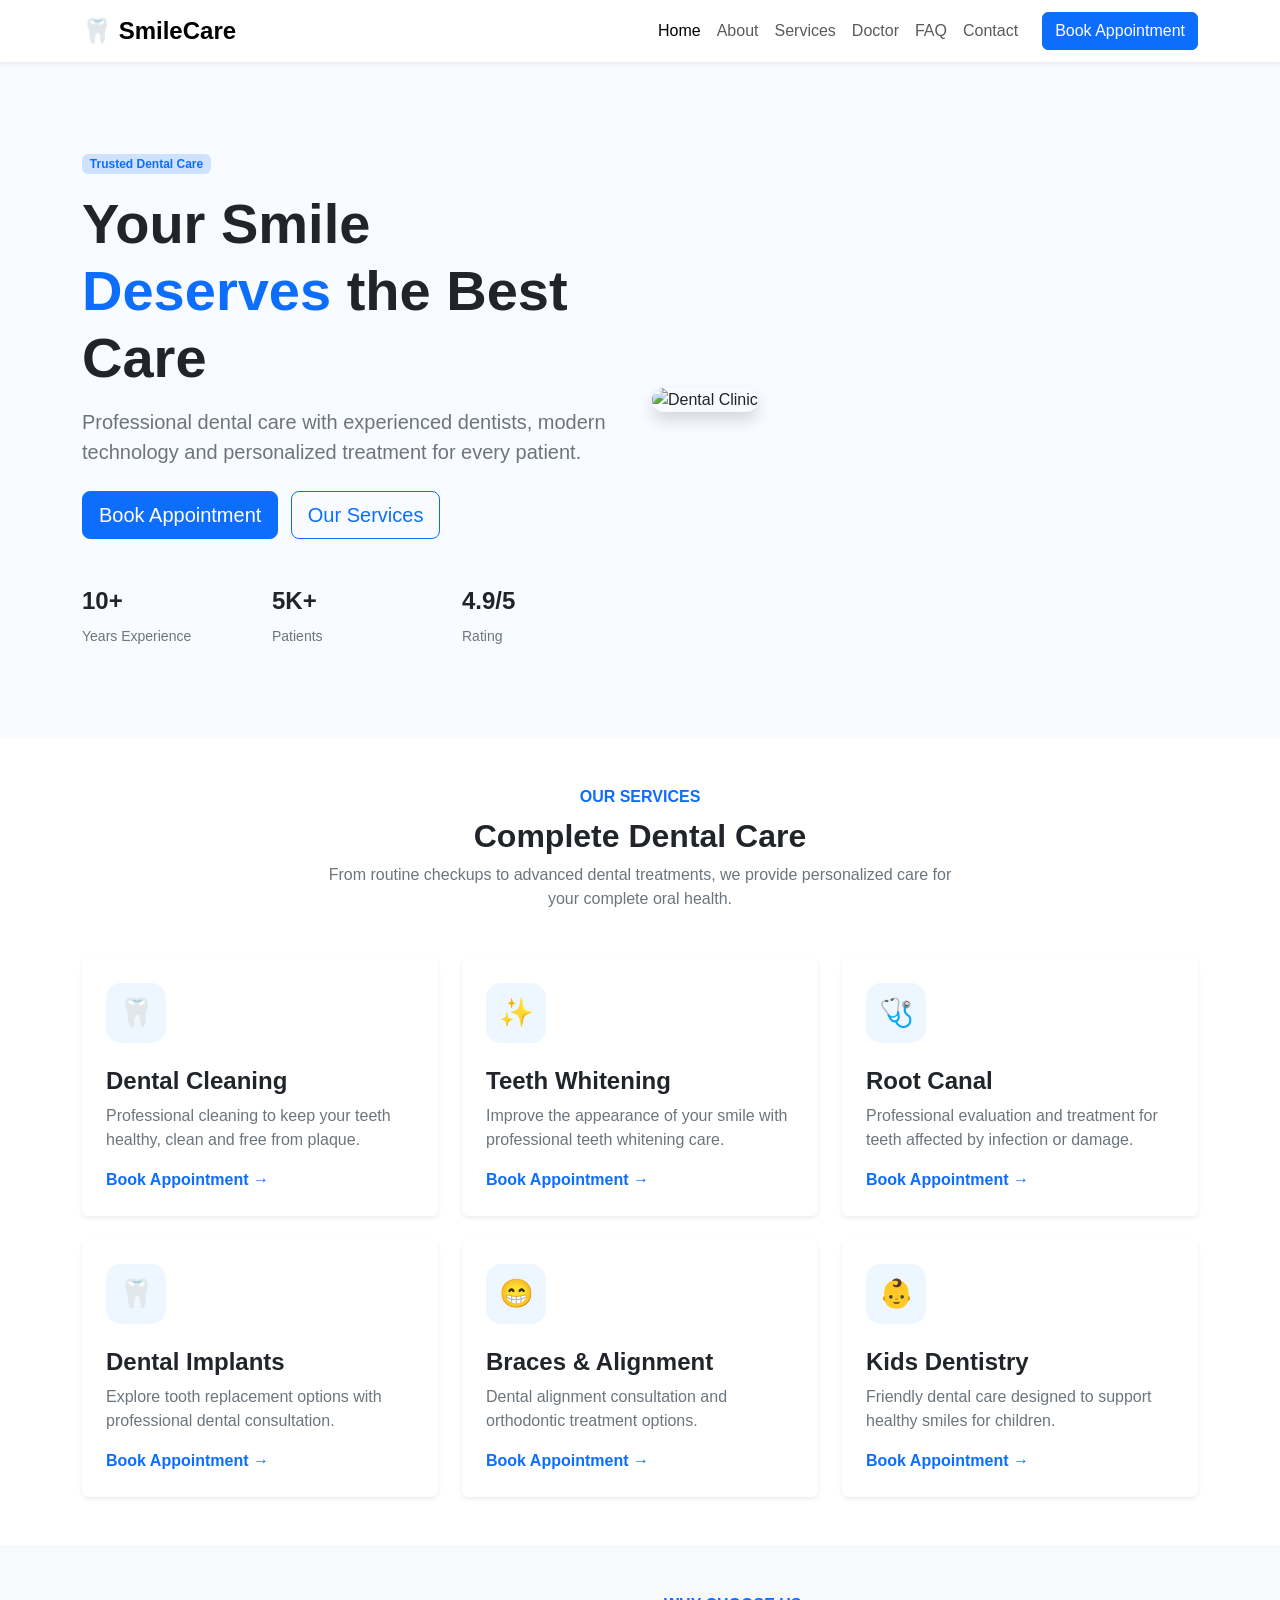
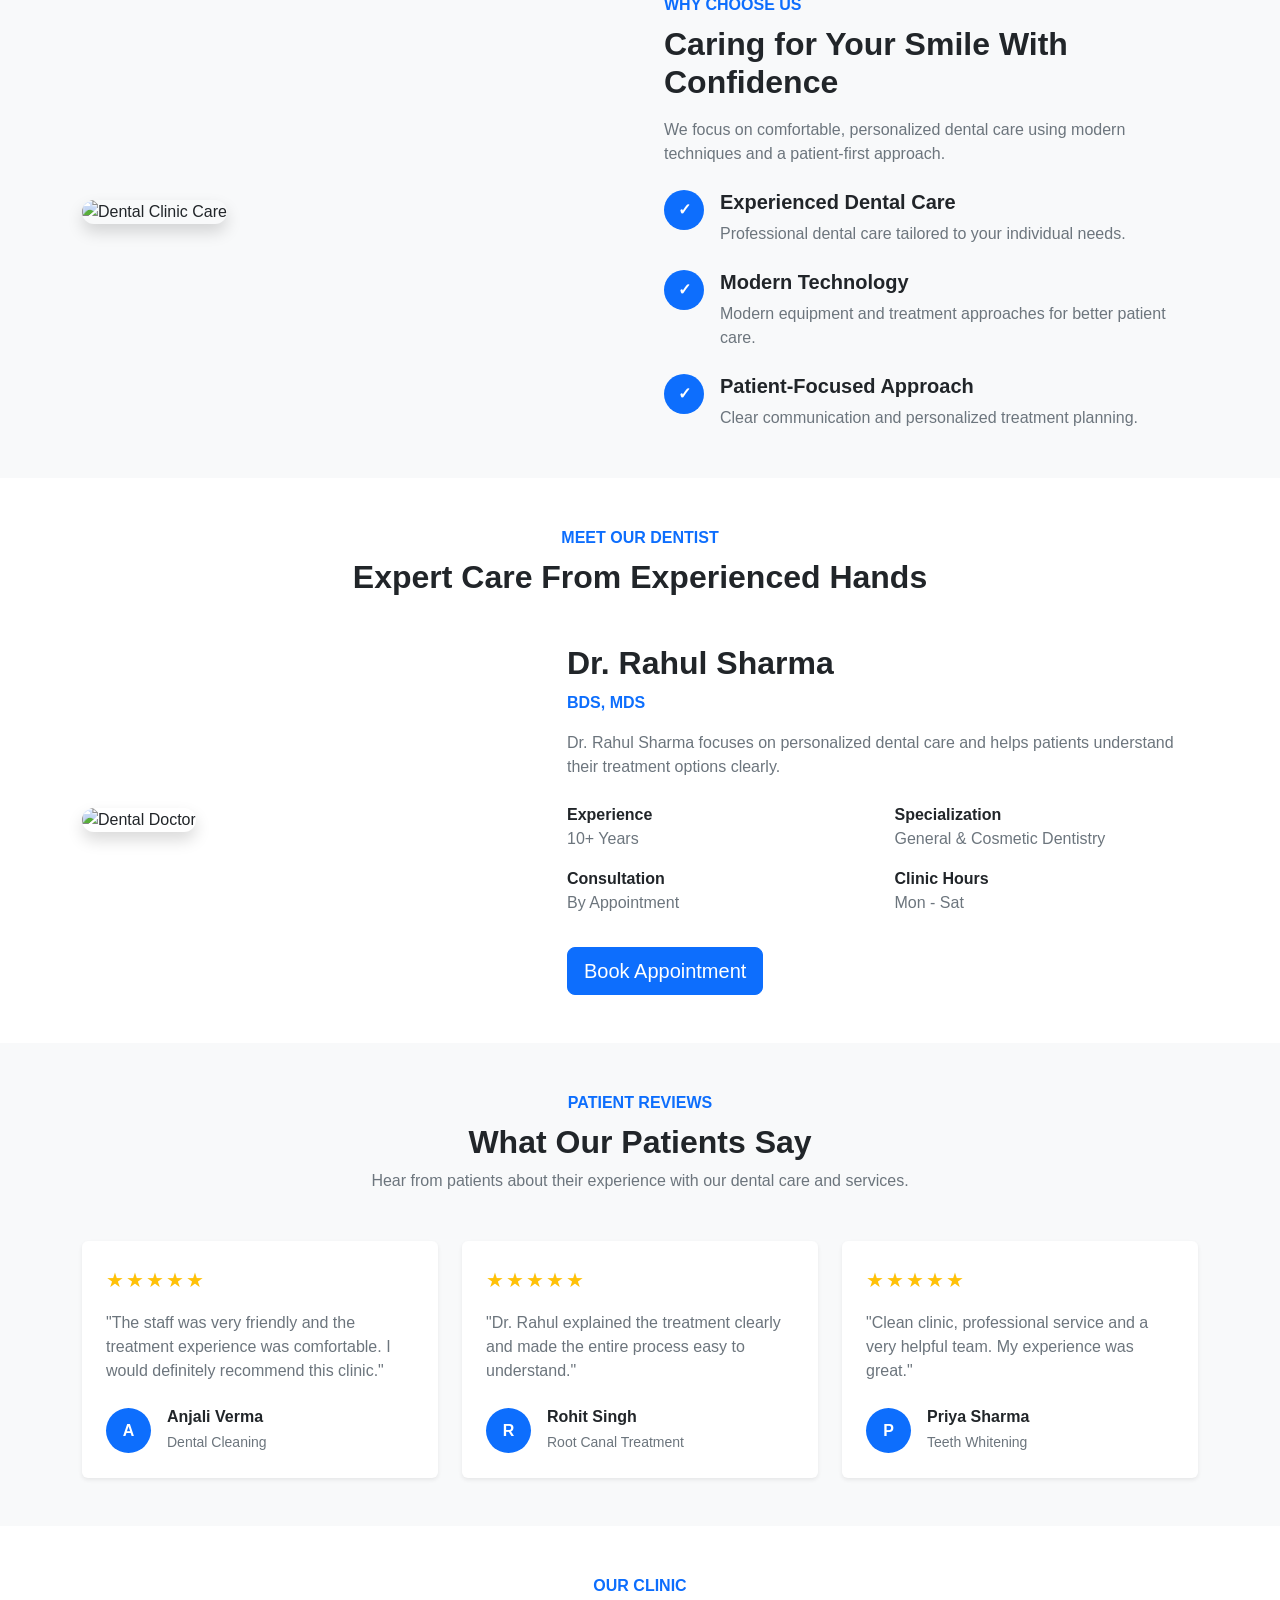
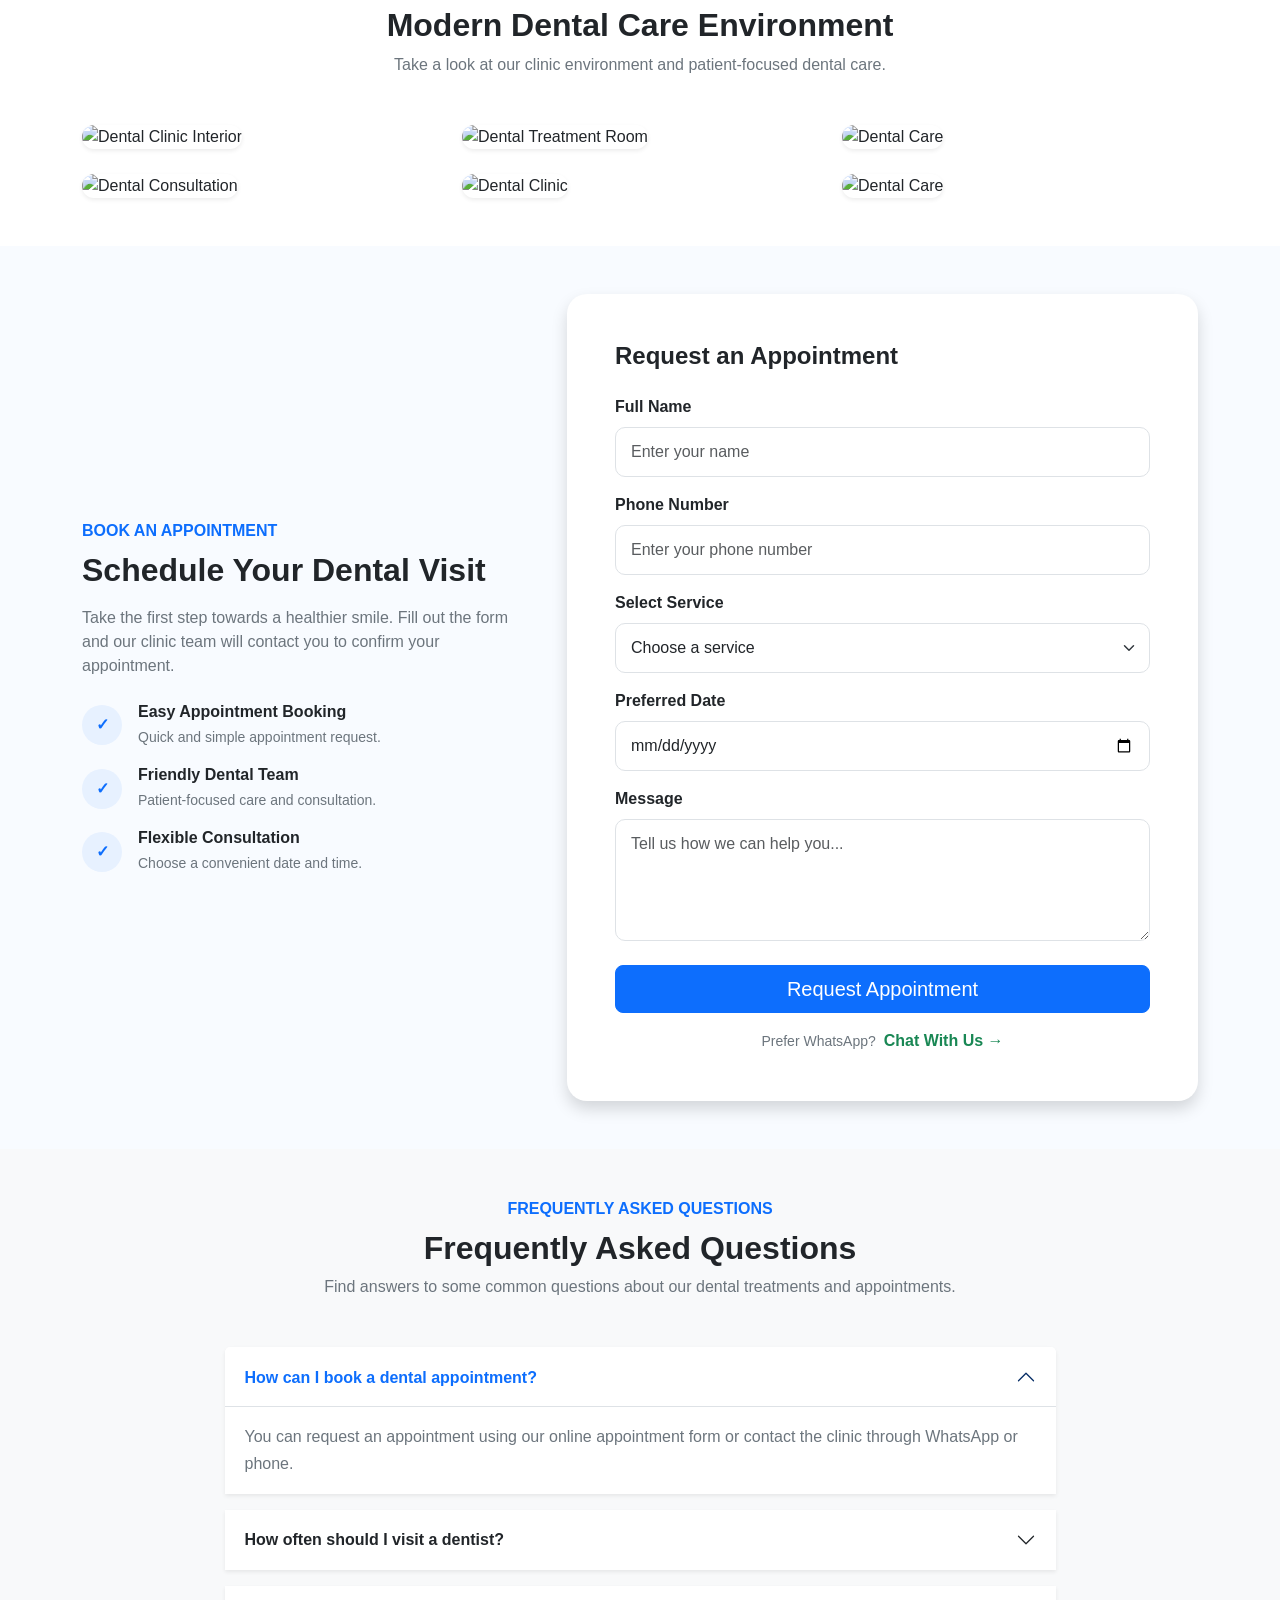
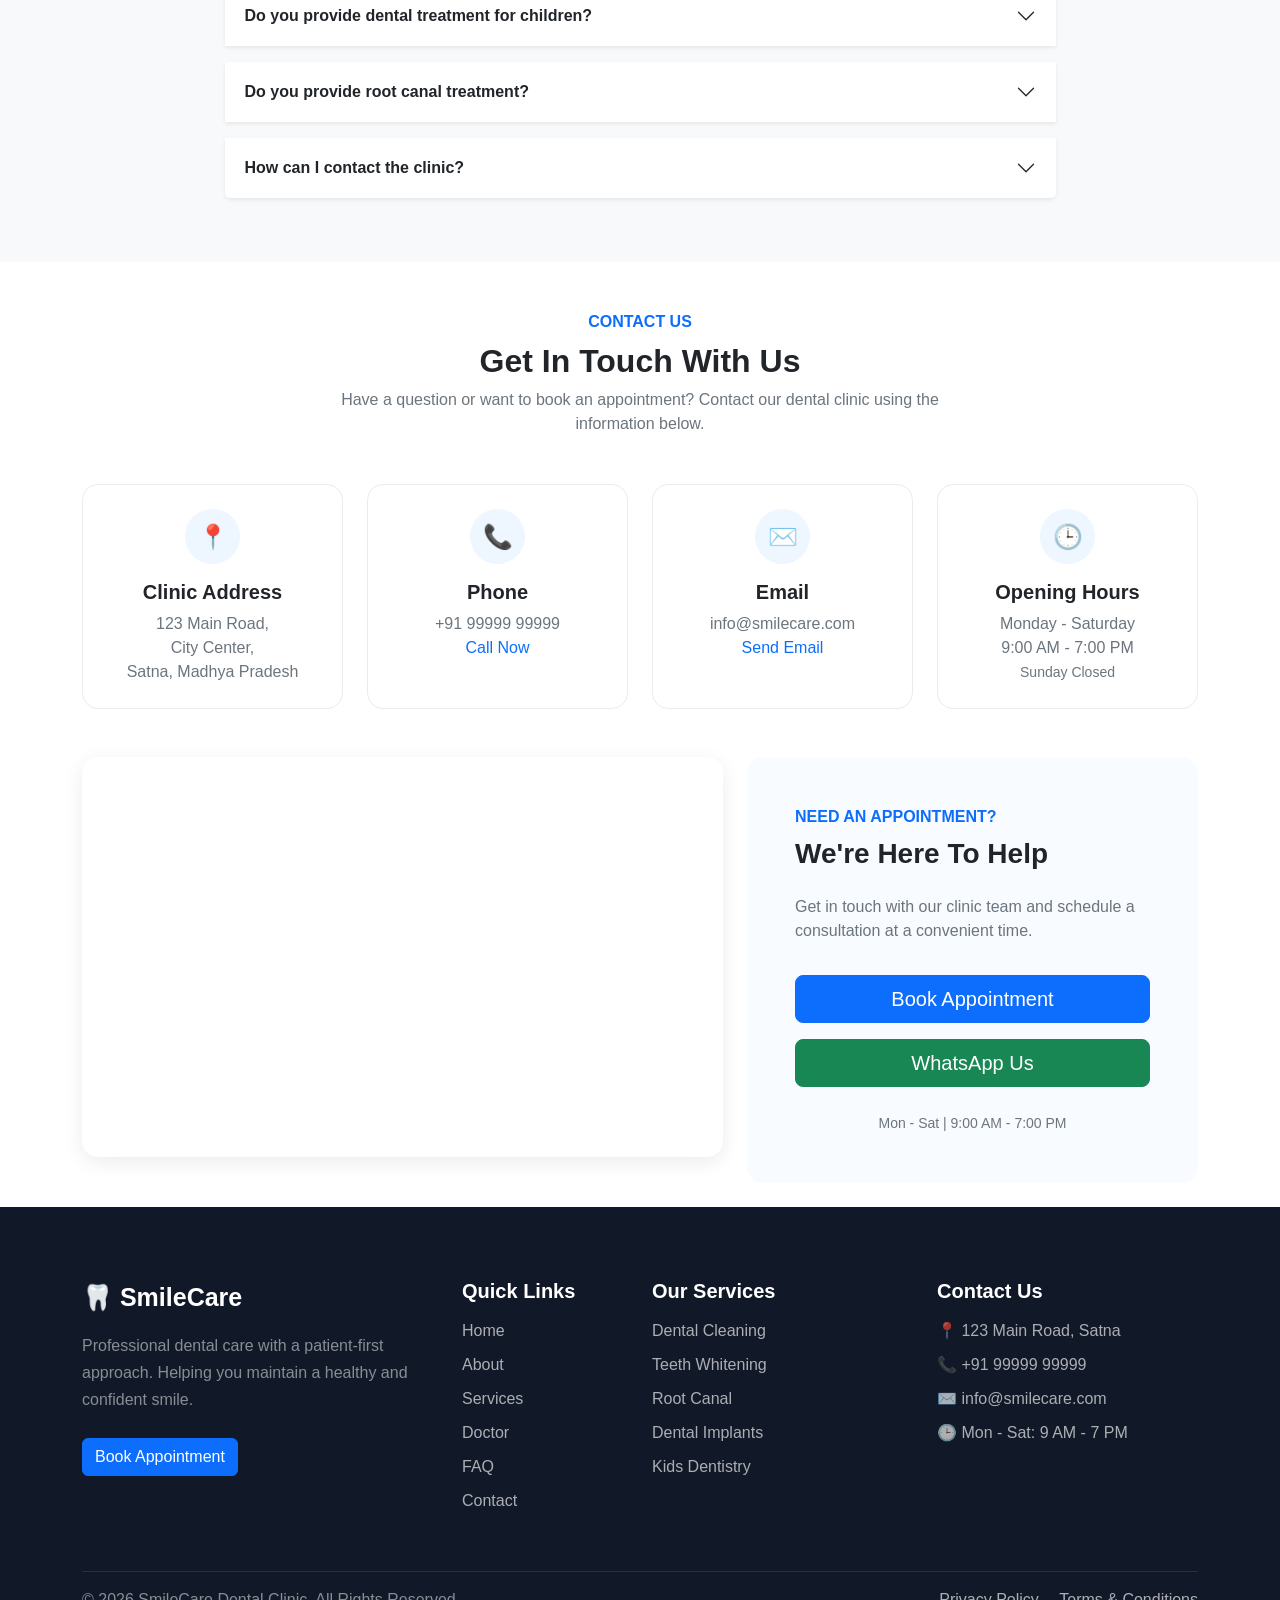
==== commit 794d655b: "Update index.html" ====
--- a/index.html
+++ b/index.html
@@ -16,7 +16,7 @@
 
     <!-- ================= CUSTOM CSS ================= -->
 
-    <link rel="stylesheet" href="css/style.css" />
+    <link rel="stylesheet" href="style.css" />
   </head>
 
   <body>
--- a/style.css
+++ b/style.css
@@ -0,0 +1,405 @@
+/* ================= GENERAL ================= */
+
+body {
+    font-family: Arial, sans-serif;
+}
+
+
+/* ================= NAVBAR ================= */
+
+.navbar-brand {
+    font-size: 24px;
+}
+
+
+/* ================= HERO ================= */
+
+.hero-section {
+    background: #f8fbff;
+}
+
+
+.min-vh-75 {
+    min-height: 75vh;
+}
+
+
+/* ================= HERO IMAGE ================= */
+
+.hero-image img {
+    width: 100%;
+    height: 520px;
+    object-fit: cover;
+}
+
+/* ================= SERVICES ================= */
+
+.services-intro {
+    max-width: 650px;
+}
+
+
+/* SERVICE CARD */
+
+.service-card {
+    transition: 0.3s ease;
+}
+
+
+/* CARD HOVER */
+
+.service-card:hover {
+    transform: translateY(-8px);
+}
+
+
+/* SERVICE ICON */
+
+.service-icon {
+    width: 60px;
+    height: 60px;
+
+    display: flex;
+    align-items: center;
+    justify-content: center;
+
+    background: #eef6ff;
+
+    border-radius: 15px;
+
+    font-size: 28px;
+}
+
+/* ================= WHY CHOOSE US ================= */
+
+.feature-icon {
+    min-width: 40px;
+    height: 40px;
+
+    display: flex;
+    align-items: center;
+    justify-content: center;
+
+    background: #0d6efd;
+    color: white;
+
+    border-radius: 50%;
+
+    font-weight: bold;
+}
+
+/* ================= DOCTOR ================= */
+
+.doctor-image {
+    width: 100%;
+    height: 500px;
+    object-fit: cover;
+}
+
+/* ================= PATIENT REVIEWS ================= */
+
+.reviews-intro {
+    max-width: 650px;
+}
+
+.review-card {
+    transition: 0.3s ease;
+}
+
+.review-card:hover {
+    transform: translateY(-6px);
+}
+
+.review-stars {
+    color: #ffc107;
+    font-size: 20px;
+    letter-spacing: 2px;
+}
+
+.review-avatar {
+    width: 45px;
+    height: 45px;
+
+    display: flex;
+    align-items: center;
+    justify-content: center;
+
+    background: #0d6efd;
+    color: white;
+
+    border-radius: 50%;
+
+    font-weight: bold;
+}
+
+/* ================= GALLERY ================= */
+
+.gallery-intro {
+    max-width: 650px;
+}
+
+.gallery-image {
+    width: 100%;
+    height: 250px;
+    object-fit: cover;
+
+    transition: 0.3s ease;
+}
+
+.gallery-image:hover {
+    transform: scale(1.03);
+}
+
+/* ================= APPOINTMENT ================= */
+
+.appointment-section {
+    background: #f8fbff;
+}
+
+.appointment-card {
+    border-radius: 20px;
+}
+
+.appointment-card .form-control,
+.appointment-card .form-select {
+    padding: 12px 15px;
+    border-radius: 10px;
+}
+
+.appointment-card .form-control:focus,
+.appointment-card .form-select:focus {
+    box-shadow: 0 0 0 3px rgba(13, 110, 253, 0.1);
+}
+
+.appointment-icon {
+    min-width: 40px;
+    height: 40px;
+
+    display: flex;
+    align-items: center;
+    justify-content: center;
+
+    background: #e7f1ff;
+    color: #0d6efd;
+
+    border-radius: 50%;
+
+    font-weight: bold;
+}
+
+/* ================= FAQ ================= */
+
+.faq-intro {
+    max-width: 650px;
+}
+
+.accordion-button {
+    padding: 20px;
+}
+
+.accordion-button:not(.collapsed) {
+    color: #0d6efd;
+    background-color: #ffffff;
+}
+
+.accordion-button:focus {
+    box-shadow: none;
+}
+
+.accordion-body {
+    line-height: 1.7;
+}
+
+/* ================= CONTACT ================= */
+
+.contact-intro {
+    max-width: 650px;
+}
+
+.contact-card {
+    border: 1px solid #e9ecef;
+    border-radius: 16px;
+
+    transition: 0.3s ease;
+}
+
+.contact-card:hover {
+    transform: translateY(-5px);
+    box-shadow: 0 10px 25px rgba(0, 0, 0, 0.08);
+}
+
+.contact-icon {
+    width: 55px;
+    height: 55px;
+
+    margin: 0 auto;
+
+    display: flex;
+    align-items: center;
+    justify-content: center;
+
+    background: #eef6ff;
+
+    border-radius: 50%;
+
+    font-size: 24px;
+}
+
+.map-container {
+    overflow: hidden;
+    border-radius: 16px;
+
+    box-shadow: 0 5px 20px rgba(0, 0, 0, 0.08);
+}
+
+.map-container iframe {
+    display: block;
+}
+
+.contact-cta {
+    background: #f8fbff;
+
+    border-radius: 16px;
+
+    display: flex;
+    flex-direction: column;
+    justify-content: center;
+}
+
+/* ================= FOOTER ================= */
+
+.footer-section {
+    background: #111827;
+}
+
+.footer-brand {
+    color: white;
+    font-size: 25px;
+    font-weight: bold;
+}
+
+.footer-description {
+    max-width: 380px;
+    line-height: 1.7;
+}
+
+.footer-links,
+.footer-contact {
+    list-style: none;
+    padding: 0;
+    margin-bottom: 0;
+}
+
+.footer-links li,
+.footer-contact li {
+    margin-bottom: 10px;
+}
+
+.footer-links a,
+.footer-contact a {
+    color: rgba(255, 255, 255, 0.65);
+    text-decoration: none;
+    transition: 0.3s ease;
+}
+
+.footer-links a:hover,
+.footer-contact a:hover {
+    color: white;
+}
+
+.footer-contact li {
+    color: rgba(255, 255, 255, 0.65);
+}
+
+.footer-bottom {
+    border-top: 1px solid rgba(255, 255, 255, 0.1);
+}
+
+.footer-bottom-link {
+    color: rgba(255, 255, 255, 0.65);
+    text-decoration: none;
+}
+
+.footer-bottom-link:hover {
+    color: white;
+}
+
+/* ================= RESPONSIVE POLISH ================= */
+
+/* TABLET */
+
+@media (max-width: 991.98px) {
+
+    .hero-image img {
+        height: 450px;
+    }
+
+    .doctor-image {
+        height: 450px;
+    }
+
+}
+
+
+/* MOBILE */
+
+@media (max-width: 767.98px) {
+
+    /* HERO */
+
+    .hero-section {
+        padding-top: 40px;
+        padding-bottom: 50px;
+    }
+
+    .hero-section h1 {
+        font-size: 2.3rem;
+    }
+
+    .hero-image img {
+        height: 350px;
+    }
+
+
+    /* SERVICES */
+
+    .service-card {
+        margin-bottom: 5px;
+    }
+
+
+    /* DOCTOR */
+
+    .doctor-image {
+        height: 350px;
+    }
+
+
+    /* GALLERY */
+
+    .gallery-image {
+        height: 220px;
+    }
+
+
+    /* APPOINTMENT */
+
+    .appointment-card .card-body {
+        padding: 25px 20px;
+    }
+
+
+    /* CONTACT */
+
+    .contact-card {
+        padding: 25px 15px !important;
+    }
+
+
+    /* FOOTER */
+
+    .footer-section {
+        text-align: left;
+    }
+
+}
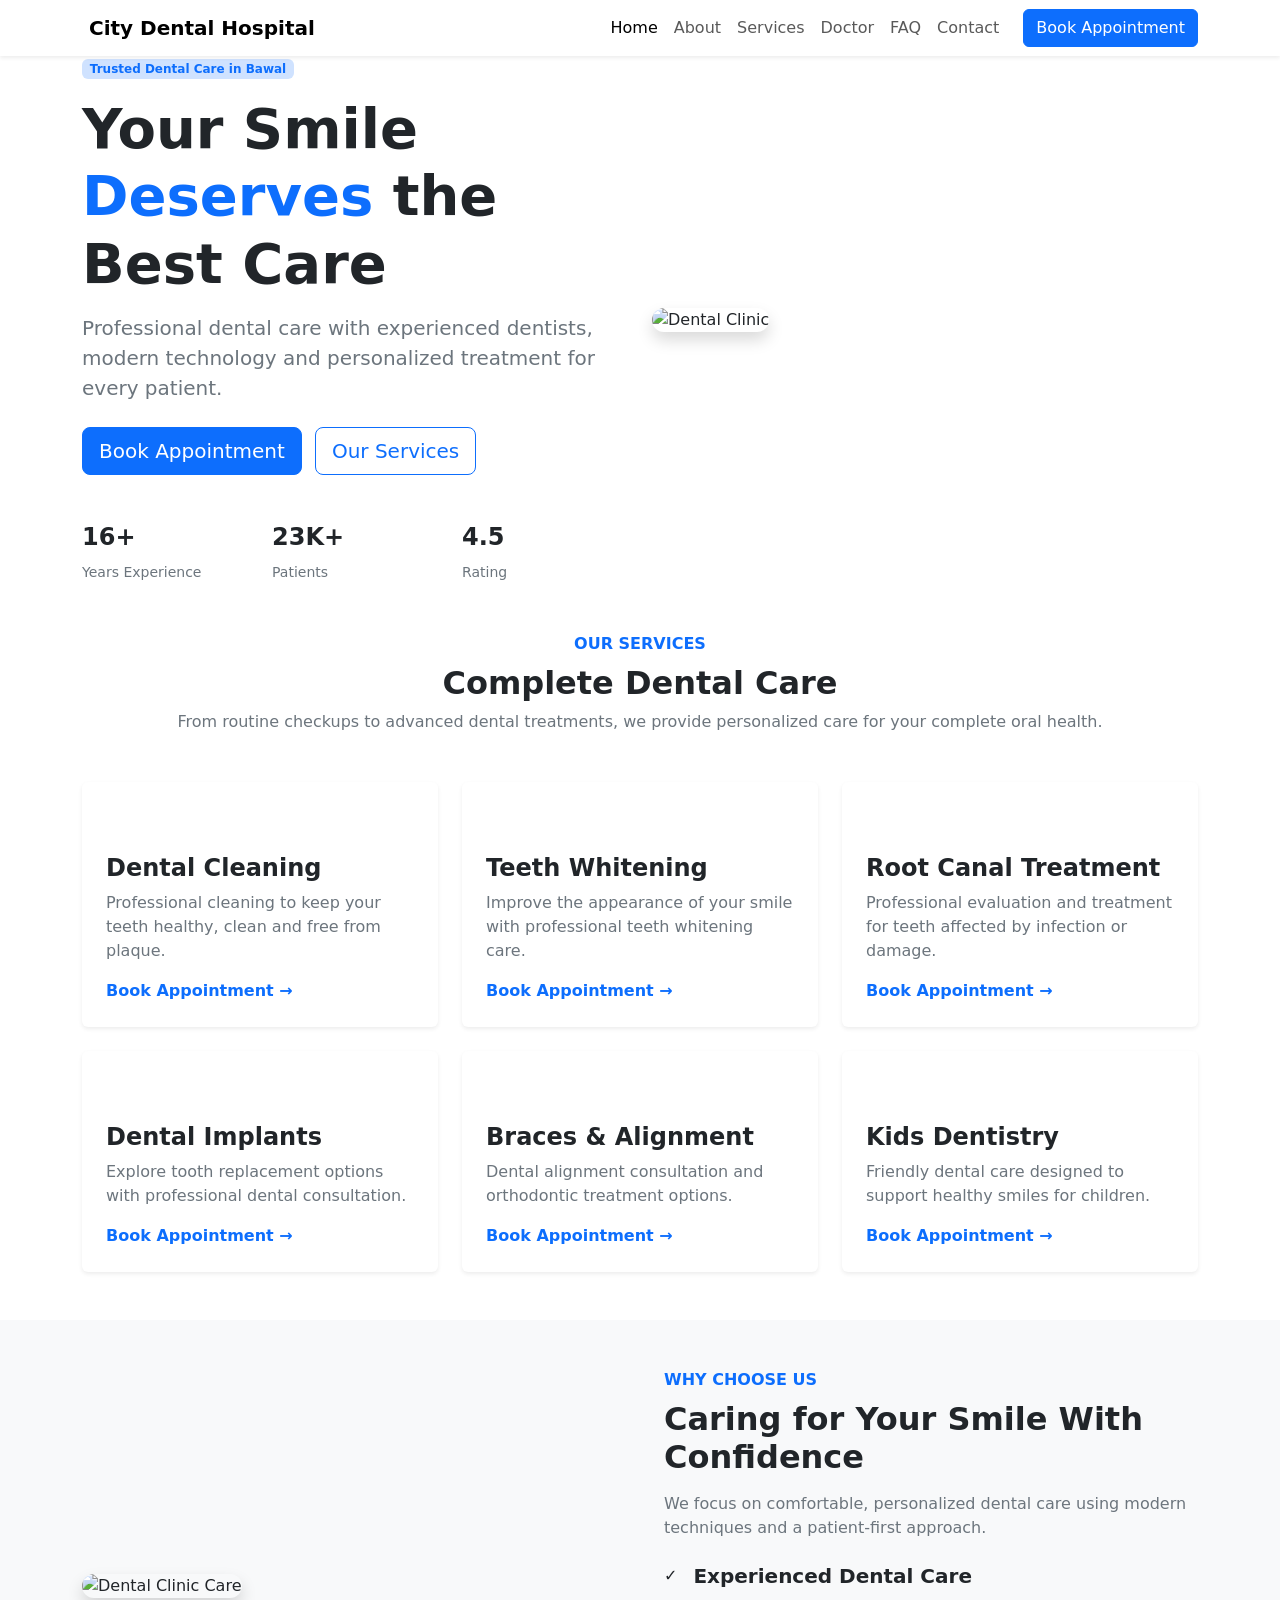
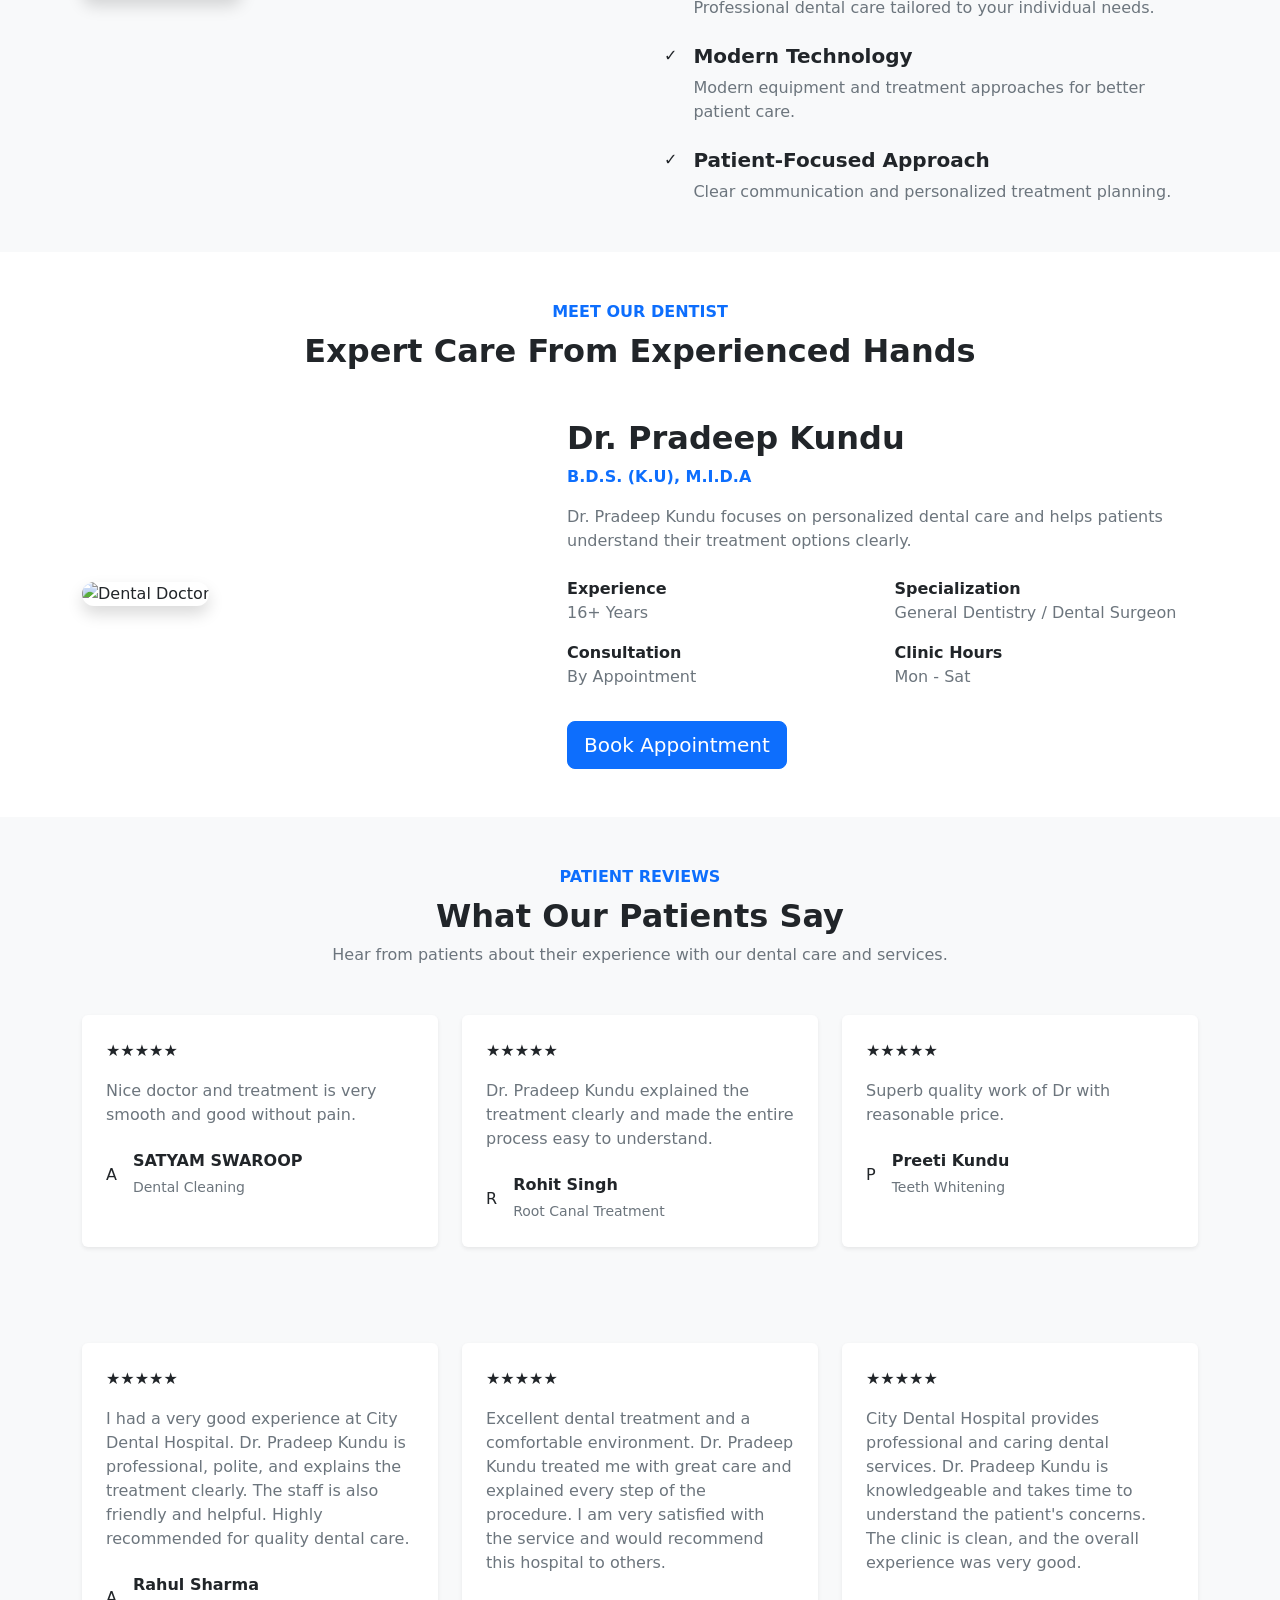
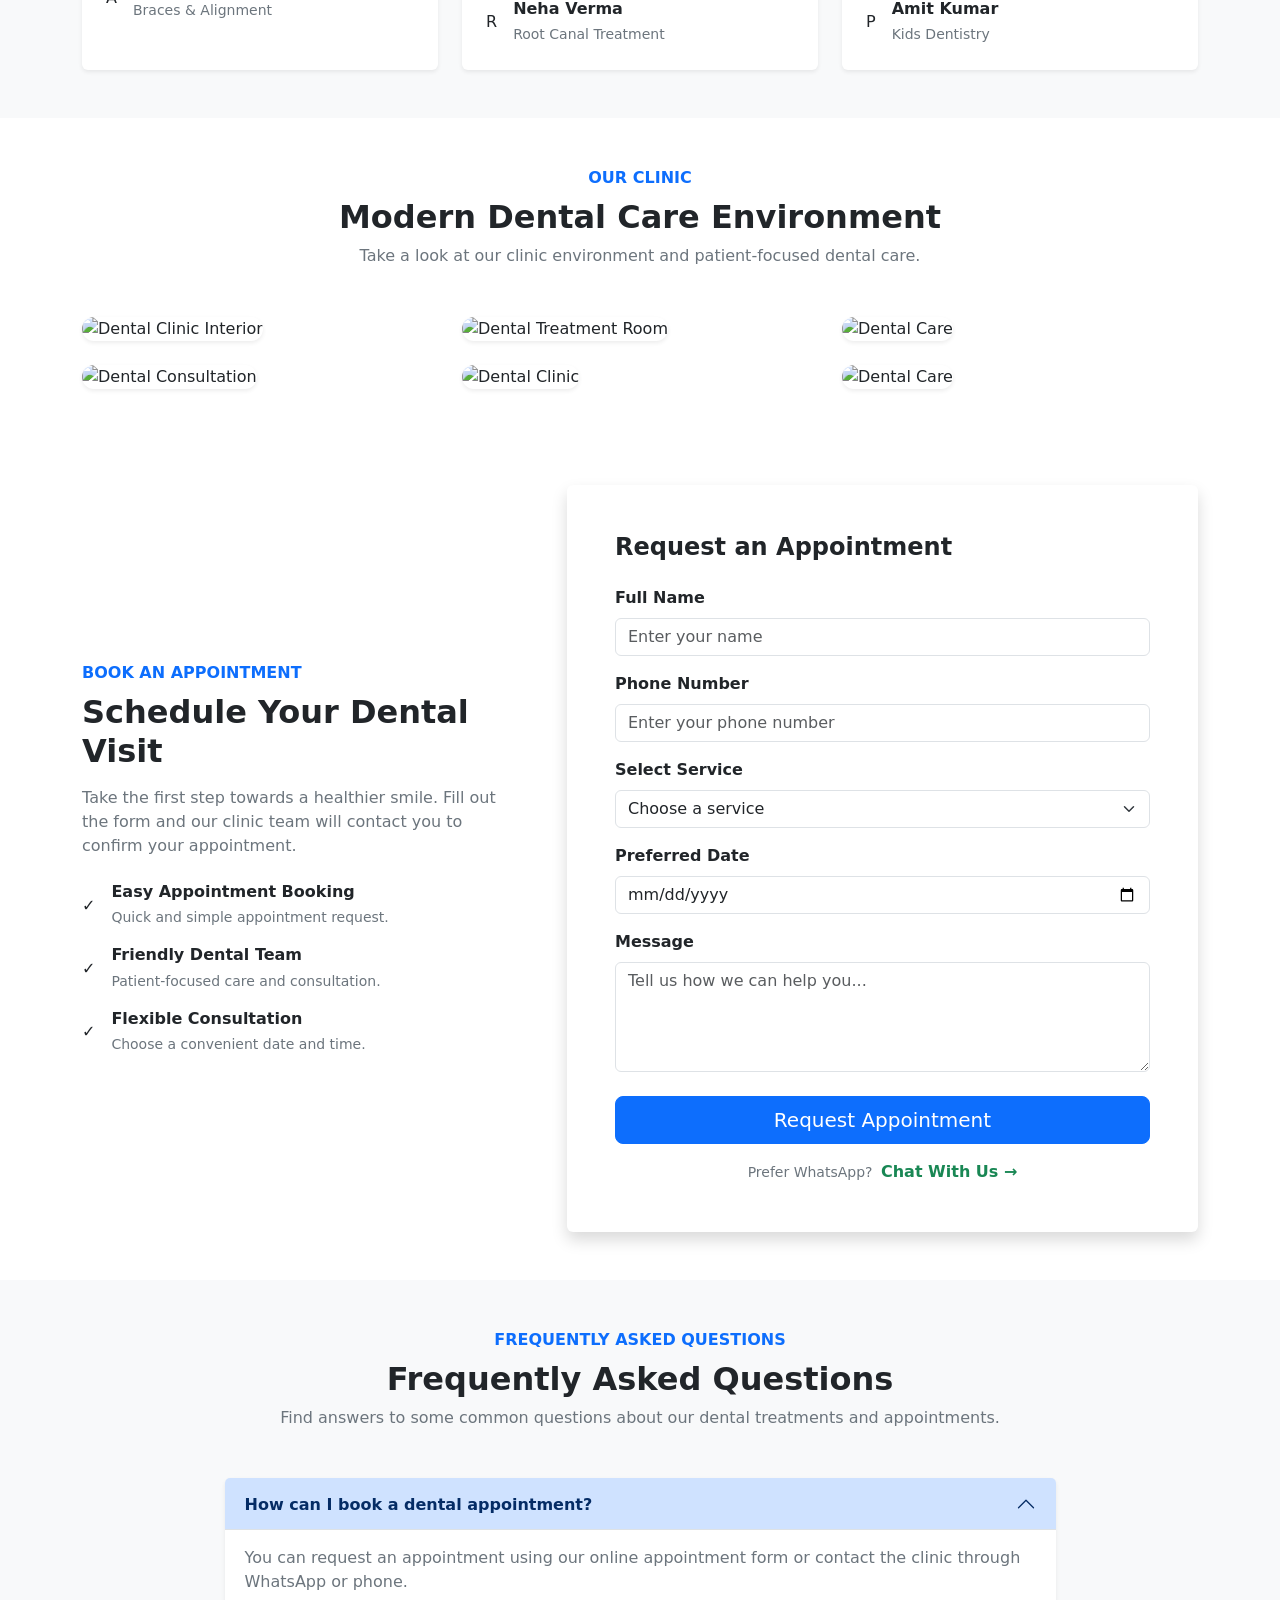
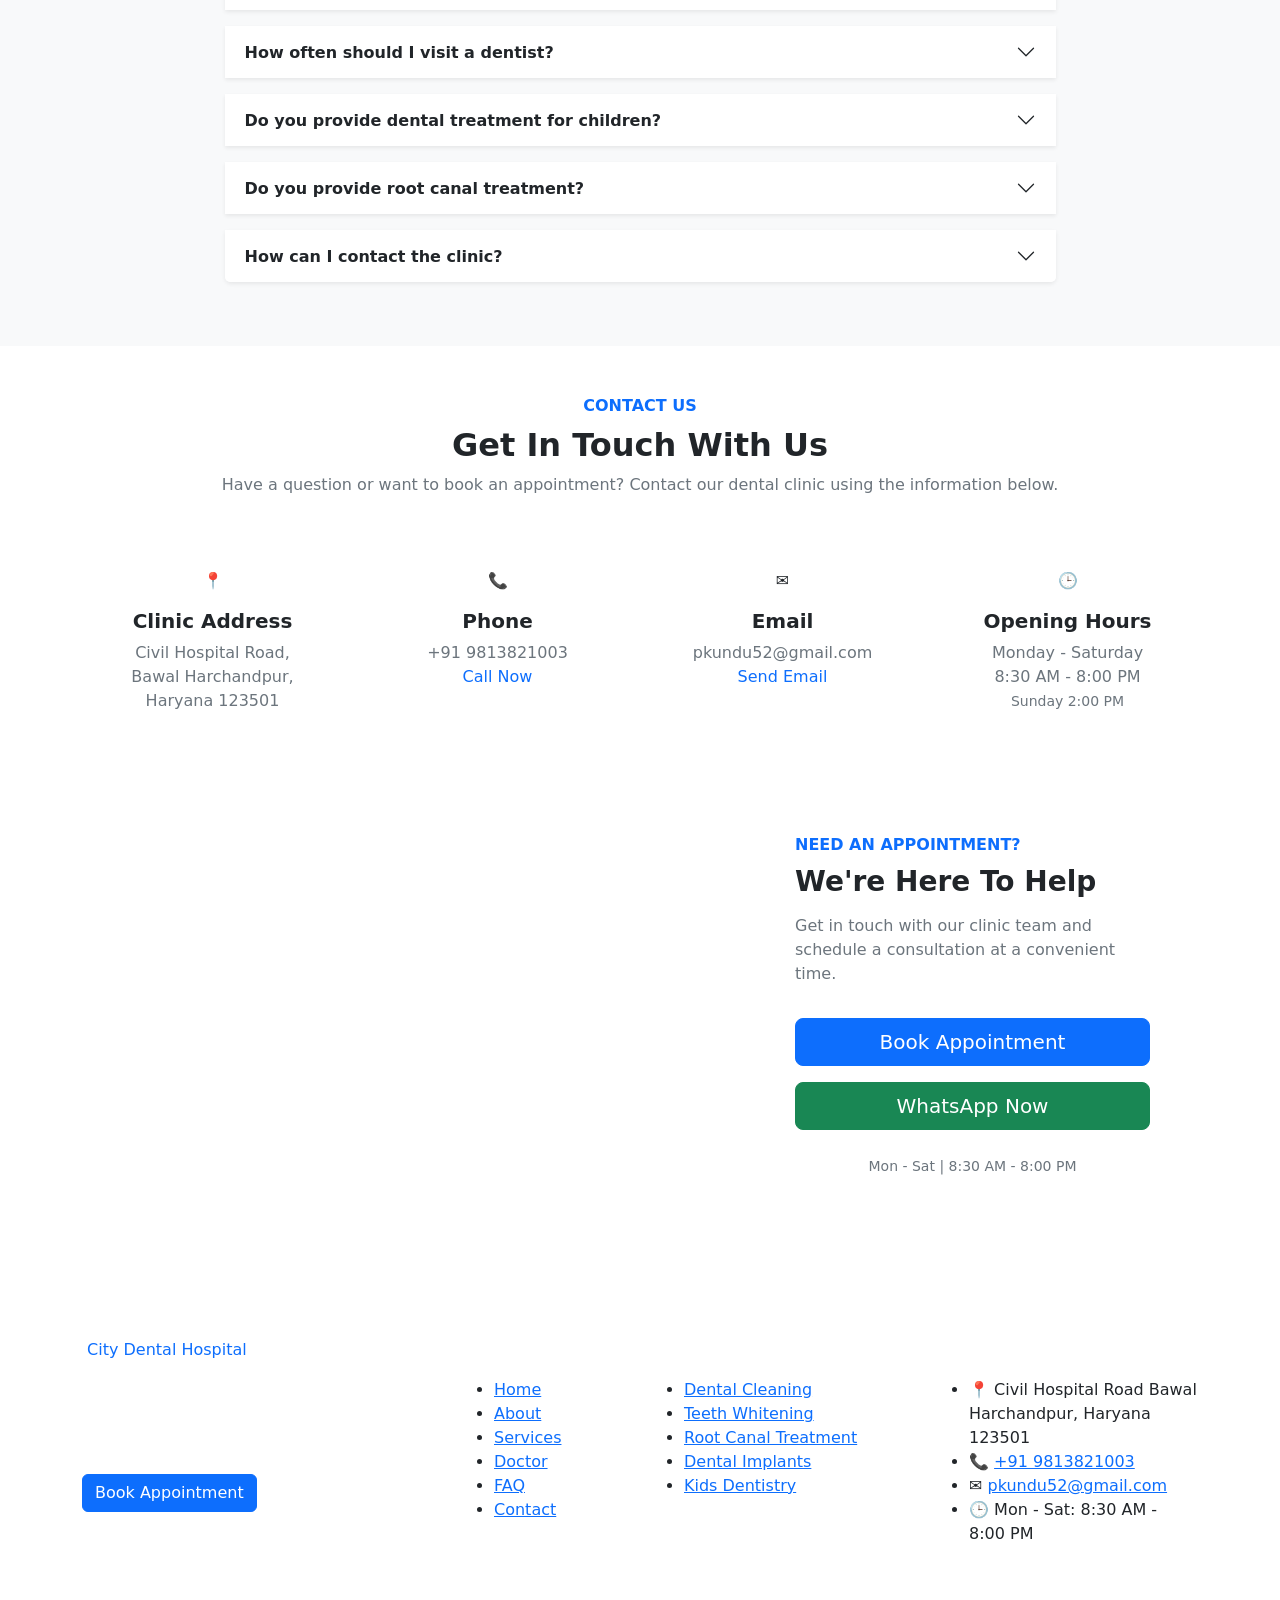
==== commit ba28584e: "Update index.html" ====
--- a/index.html
+++ b/index.html
@@ -5,7 +5,7 @@
 
     <meta name="viewport" content="width=device-width, initial-scale=1.0" />
 
-    <title>SmileCare Dental Clinic</title>
+    <title>City Dental Hospital</title>
 
     <!-- ================= BOOTSTRAP CSS ================= -->
 
@@ -16,7 +16,7 @@
 
     <!-- ================= CUSTOM CSS ================= -->
 
-    <link rel="stylesheet" href="style.css" />
+    <link rel="stylesheet" href="css/style.css" />
   </head>
 
   <body>
@@ -28,7 +28,10 @@
       <div class="container">
         <!-- LOGO -->
 
-        <a class="navbar-brand fw-bold" href="#"> 🦷 SmileCare </a>
+        <a class="navbar-brand fw-bold" href="#">
+          <img src="images/logo.jpeg" alt="" class="web-icon" /> City Dental
+          Hospital
+        </a>
 
         <!-- MOBILE MENU BUTTON -->
 
@@ -90,7 +93,7 @@
 
           <div class="col-lg-6">
             <span class="badge bg-primary-subtle text-primary mb-3">
-              Trusted Dental Care
+              Trusted Dental Care in Bawal
             </span>
 
             <h1 class="display-4 fw-bold">
@@ -122,19 +125,19 @@
 
             <div class="row mt-5">
               <div class="col-4">
-                <h4 class="fw-bold">10+</h4>
+                <h4 class="fw-bold">16+</h4>
 
                 <small class="text-secondary"> Years Experience </small>
               </div>
 
               <div class="col-4">
-                <h4 class="fw-bold">5K+</h4>
+                <h4 class="fw-bold">23K+</h4>
 
                 <small class="text-secondary"> Patients </small>
               </div>
 
               <div class="col-4">
-                <h4 class="fw-bold">4.9/5</h4>
+                <h4 class="fw-bold">4.5</h4>
 
                 <small class="text-secondary"> Rating </small>
               </div>
@@ -145,7 +148,7 @@
 
           <div class="col-lg-6 mt-5 mt-lg-0">
             <img
-              src="https://images.unsplash.com/photo-1606811971618-4486d14f3f99?auto=format&fit=crop&w=900&q=80"
+              src="images/photo-1606811971618-4486d14f3f99.avif"
               alt="Dental Clinic"
               class="img-fluid rounded-4 shadow hero-image"
             />
@@ -181,7 +184,13 @@
           <div class="col-md-6 col-lg-4">
             <div class="card service-card h-100 border-0 shadow-sm">
               <div class="card-body p-4">
-                <div class="service-icon">🦷</div>
+                <div class="service-icon">
+                  <img
+                    src="images/Dental-Cleaning.jpg"
+                    alt=""
+                    class="web-icon-book"
+                  />
+                </div>
 
                 <h4 class="fw-bold mt-4">Dental Cleaning</h4>
 
@@ -205,7 +214,13 @@
           <div class="col-md-6 col-lg-4">
             <div class="card service-card h-100 border-0 shadow-sm">
               <div class="card-body p-4">
-                <div class="service-icon">✨</div>
+                <div class="service-icon">
+                  <img
+                    src="images/Teeth-Whitening.jpg"
+                    alt=""
+                    class="web-icon-book"
+                  />
+                </div>
 
                 <h4 class="fw-bold mt-4">Teeth Whitening</h4>
 
@@ -229,9 +244,15 @@
           <div class="col-md-6 col-lg-4">
             <div class="card service-card h-100 border-0 shadow-sm">
               <div class="card-body p-4">
-                <div class="service-icon">🩺</div>
-
-                <h4 class="fw-bold mt-4">Root Canal</h4>
+                <div class="service-icon">
+                  <img
+                    src="images/Root-Canal-Treatmen.jpg"
+                    alt=""
+                    class="web-icon-book"
+                  />
+                </div>
+
+                <h4 class="fw-bold mt-4">Root Canal Treatment</h4>
 
                 <p class="text-secondary">
                   Professional evaluation and treatment for teeth affected by
@@ -253,7 +274,13 @@
           <div class="col-md-6 col-lg-4">
             <div class="card service-card h-100 border-0 shadow-sm">
               <div class="card-body p-4">
-                <div class="service-icon">🦷</div>
+                <div class="service-icon">
+                  <img
+                    src="images/Dental-Implants.jpg"
+                    alt=""
+                    class="web-icon-book"
+                  />
+                </div>
 
                 <h4 class="fw-bold mt-4">Dental Implants</h4>
 
@@ -277,7 +304,13 @@
           <div class="col-md-6 col-lg-4">
             <div class="card service-card h-100 border-0 shadow-sm">
               <div class="card-body p-4">
-                <div class="service-icon">😁</div>
+                <div class="service-icon">
+                  <img
+                    src="images/Braces-&-Alignment.png"
+                    alt=""
+                    class="web-icon-book"
+                  />
+                </div>
 
                 <h4 class="fw-bold mt-4">Braces & Alignment</h4>
 
@@ -301,7 +334,13 @@
           <div class="col-md-6 col-lg-4">
             <div class="card service-card h-100 border-0 shadow-sm">
               <div class="card-body p-4">
-                <div class="service-icon">👶</div>
+                <div class="service-icon">
+                  <img
+                    src="images/Kids-Dentistry.png"
+                    alt=""
+                    class="web-icon-book"
+                  />
+                </div>
 
                 <h4 class="fw-bold mt-4">Kids Dentistry</h4>
 
@@ -416,7 +455,7 @@
 
           <div class="col-lg-5">
             <img
-              src="https://images.unsplash.com/photo-1612349317150-e413f6a5b16d?auto=format&fit=crop&w=700&q=80"
+              src="images/Predeep Kundu.png"
               alt="Dental Doctor"
               class="img-fluid rounded-4 shadow doctor-image"
             />
@@ -425,12 +464,12 @@
           <!-- DOCTOR INFO -->
 
           <div class="col-lg-7">
-            <h2 class="fw-bold">Dr. Rahul Sharma</h2>
-
-            <p class="text-primary fw-semibold">BDS, MDS</p>
+            <h2 class="fw-bold">Dr. Pradeep Kundu</h2>
+
+            <p class="text-primary fw-semibold">B.D.S. (K.U), M.I.D.A</p>
 
             <p class="text-secondary">
-              Dr. Rahul Sharma focuses on personalized dental care and helps
+              Dr. Pradeep Kundu focuses on personalized dental care and helps
               patients understand their treatment options clearly.
             </p>
 
@@ -438,13 +477,15 @@
               <div class="col-sm-6 mb-3">
                 <strong> Experience </strong>
 
-                <p class="text-secondary mb-0">10+ Years</p>
+                <p class="text-secondary mb-0">16+ Years</p>
               </div>
 
               <div class="col-sm-6 mb-3">
                 <strong> Specialization </strong>
 
-                <p class="text-secondary mb-0">General & Cosmetic Dentistry</p>
+                <p class="text-secondary mb-0">
+                  General Dentistry / Dental Surgeon
+                </p>
               </div>
 
               <div class="col-sm-6 mb-3">
@@ -494,15 +535,15 @@
                 <div class="review-stars">★★★★★</div>
 
                 <p class="text-secondary mt-3">
-                  "The staff was very friendly and the treatment experience was
-                  comfortable. I would definitely recommend this clinic."
+                  Nice doctor and treatment is very smooth and good without
+                  pain.
                 </p>
 
                 <div class="d-flex align-items-center mt-4">
                   <div class="review-avatar">A</div>
 
                   <div class="ms-3">
-                    <h6 class="fw-bold mb-1">Anjali Verma</h6>
+                    <h6 class="fw-bold mb-1">SATYAM SWAROOP</h6>
 
                     <small class="text-secondary"> Dental Cleaning </small>
                   </div>
@@ -519,8 +560,8 @@
                 <div class="review-stars">★★★★★</div>
 
                 <p class="text-secondary mt-3">
-                  "Dr. Rahul explained the treatment clearly and made the entire
-                  process easy to understand."
+                  Dr. Pradeep Kundu explained the treatment clearly and made the
+                  entire process easy to understand.
                 </p>
 
                 <div class="d-flex align-items-center mt-4">
@@ -544,17 +585,107 @@
                 <div class="review-stars">★★★★★</div>
 
                 <p class="text-secondary mt-3">
-                  "Clean clinic, professional service and a very helpful team.
-                  My experience was great."
+                  Superb quality work of Dr with reasonable price.
                 </p>
 
                 <div class="d-flex align-items-center mt-4">
                   <div class="review-avatar">P</div>
 
                   <div class="ms-3">
-                    <h6 class="fw-bold mb-1">Priya Sharma</h6>
+                    <h6 class="fw-bold mb-1">Preeti Kundu</h6>
 
                     <small class="text-secondary"> Teeth Whitening </small>
+                  </div>
+                </div>
+              </div>
+            </div>
+          </div>
+        </div>
+      </div>
+    </section>
+
+    <!-- =====================================================
+                     PATIENT REVIEWS
+===================================================== -->
+
+    <section class="py-5 bg-light">
+      <div class="container">
+        <div class="row g-4">
+          <!-- REVIEW 1 -->
+
+          <div class="col-md-6 col-lg-4">
+            <div class="card review-card h-100 border-0 shadow-sm">
+              <div class="card-body p-4">
+                <div class="review-stars">★★★★★</div>
+
+                <p class="text-secondary mt-3">
+                  I had a very good experience at City Dental Hospital. Dr.
+                  Pradeep Kundu is professional, polite, and explains the
+                  treatment clearly. The staff is also friendly and helpful.
+                  Highly recommended for quality dental care.
+                </p>
+
+                <div class="d-flex align-items-center mt-4">
+                  <div class="review-avatar">A</div>
+
+                  <div class="ms-3">
+                    <h6 class="fw-bold mb-1">Rahul Sharma</h6>
+
+                    <small class="text-secondary"> Braces & Alignment </small>
+                  </div>
+                </div>
+              </div>
+            </div>
+          </div>
+
+          <!-- REVIEW 2 -->
+
+          <div class="col-md-6 col-lg-4">
+            <div class="card review-card h-100 border-0 shadow-sm">
+              <div class="card-body p-4">
+                <div class="review-stars">★★★★★</div>
+
+                <p class="text-secondary mt-3">
+                  Excellent dental treatment and a comfortable environment. Dr.
+                  Pradeep Kundu treated me with great care and explained every
+                  step of the procedure. I am very satisfied with the service
+                  and would recommend this hospital to others.
+                </p>
+
+                <div class="d-flex align-items-center mt-4">
+                  <div class="review-avatar">R</div>
+
+                  <div class="ms-3">
+                    <h6 class="fw-bold mb-1">Neha Verma</h6>
+
+                    <small class="text-secondary"> Root Canal Treatment </small>
+                  </div>
+                </div>
+              </div>
+            </div>
+          </div>
+
+          <!-- REVIEW 3 -->
+
+          <div class="col-md-6 col-lg-4">
+            <div class="card review-card h-100 border-0 shadow-sm">
+              <div class="card-body p-4">
+                <div class="review-stars">★★★★★</div>
+
+                <p class="text-secondary mt-3">
+                  City Dental Hospital provides professional and caring dental
+                  services. Dr. Pradeep Kundu is knowledgeable and takes time to
+                  understand the patient's concerns. The clinic is clean, and
+                  the overall experience was very good.
+                </p>
+
+                <div class="d-flex align-items-center mt-4">
+                  <div class="review-avatar">P</div>
+
+                  <div class="ms-3">
+                    <h6 class="fw-bold mb-1">Amit Kumar</h6>
+
+                    <small class="text-secondary"> Kids Dentistry </small>
                   </div>
                 </div>
               </div>
@@ -584,7 +715,7 @@
         <div class="row g-4">
           <div class="col-md-6 col-lg-4">
             <img
-              src="https://images.unsplash.com/photo-1629909613654-28e377c37b09?auto=format&fit=crop&w=900&q=80"
+              src="images/clinic-ahed.jpeg"
               alt="Dental Clinic Interior"
               class="img-fluid rounded-4 shadow-sm gallery-image"
             />
@@ -592,7 +723,7 @@
 
           <div class="col-md-6 col-lg-4">
             <img
-              src="https://images.unsplash.com/photo-1606811841689-23dfddce3e95?auto=format&fit=crop&w=900&q=80"
+              src="images/clinic-door.jpeg"
               alt="Dental Treatment Room"
               class="img-fluid rounded-4 shadow-sm gallery-image"
             />
@@ -600,7 +731,7 @@
 
           <div class="col-md-6 col-lg-4">
             <img
-              src="https://images.unsplash.com/photo-1609840114035-3c981b782dfe?auto=format&fit=crop&w=900&q=80"
+              src="images/area.jpeg"
               alt="Dental Care"
               class="img-fluid rounded-4 shadow-sm gallery-image"
             />
@@ -608,7 +739,7 @@
 
           <div class="col-md-6 col-lg-4">
             <img
-              src="https://images.unsplash.com/photo-1588776814546-daab30f310ce?auto=format&fit=crop&w=900&q=80"
+              src="images/4.png"
               alt="Dental Consultation"
               class="img-fluid rounded-4 shadow-sm gallery-image"
             />
@@ -616,7 +747,7 @@
 
           <div class="col-md-6 col-lg-4">
             <img
-              src="https://images.unsplash.com/photo-1598256989800-fe5f95da9787?auto=format&fit=crop&w=900&q=80"
+              src="images/treatment.jpeg"
               alt="Dental Clinic"
               class="img-fluid rounded-4 shadow-sm gallery-image"
             />
@@ -624,7 +755,7 @@
 
           <div class="col-md-6 col-lg-4">
             <img
-              src="https://images.unsplash.com/photo-1609840114035-3c981b782dfe?auto=format&fit=crop&w=900&q=80"
+              src="images/Predeep Kundu.png"
               alt="Dental Care"
               class="img-fluid rounded-4 shadow-sm gallery-image"
             />
@@ -777,7 +908,7 @@
                   <small class="text-secondary"> Prefer WhatsApp? </small>
 
                   <a
-                    href="https://wa.me/919999999999"
+                    href="https://wa.me/919813821003"
                     target="_blank"
                     class="text-success fw-semibold text-decoration-none ms-1"
                   >
@@ -978,9 +1109,9 @@
               <h5 class="fw-bold mt-3">Clinic Address</h5>
 
               <p class="text-secondary mb-0">
-                123 Main Road,<br />
-                City Center,<br />
-                Satna, Madhya Pradesh
+                Civil Hospital Road,<br />
+                Bawal Harchandpur,<br />
+                Haryana 123501
               </p>
             </div>
           </div>
@@ -993,10 +1124,10 @@
 
               <h5 class="fw-bold mt-3">Phone</h5>
 
-              <p class="text-secondary mb-0">+91 99999 99999</p>
+              <p class="text-secondary mb-0">+91 9813821003</p>
 
               <a
-                href="tel:+919999999999"
+                href="tel:+919813821003"
                 class="text-primary text-decoration-none"
               >
                 Call Now
@@ -1012,10 +1143,10 @@
 
               <h5 class="fw-bold mt-3">Email</h5>
 
-              <p class="text-secondary mb-0">info@smilecare.com</p>
+              <p class="text-secondary mb-0">pkundu52@gmail.com</p>
 
               <a
-                href="mailto:info@smilecare.com"
+                href="mailto:pkundu52@gmail.com"
                 class="text-primary text-decoration-none"
               >
                 Send Email
@@ -1033,10 +1164,10 @@
 
               <p class="text-secondary mb-0">
                 Monday - Saturday<br />
-                9:00 AM - 7:00 PM
+                8:30 AM - 8:00 PM
               </p>
 
-              <small class="text-secondary"> Sunday Closed </small>
+              <small class="text-secondary"> Sunday 2:00 PM </small>
             </div>
           </div>
         </div>
@@ -1049,15 +1180,14 @@
           <div class="col-lg-7">
             <div class="map-container">
               <iframe
-                src="https://www.google.com/maps?q=Satna%20Madhya%20Pradesh&output=embed"
-                width="100%"
-                height="400"
+                src="https://www.google.com/maps/embed?pb=!1m18!1m12!1m3!1d3520.343877322503!2d76.5620841752677!3d28.075051775973773!2m3!1f0!2f0!3f0!3m2!1i1024!2i768!4f13.1!3m3!1m2!1s0x390d53b2a9538c97%3A0x4d683f8755cd3b9e!2sCity%20Dental%20Hospital!5e0!3m2!1sen!2sin!4v1790222094431!5m2!1sen!2sin"
+                width="600"
+                height="450"
                 style="border: 0"
                 allowfullscreen=""
                 loading="lazy"
-                referrerpolicy="no-referrer-when-downgrade"
-              >
-              </iframe>
+                referrerpolicy="strict-origin-when-cross-origin"
+              ></iframe>
             </div>
           </div>
 
@@ -1080,17 +1210,24 @@
                 Book Appointment
               </a>
 
-              <a
-                href="https://wa.me/919999999999"
+              <!-- <a
+                href="https://wa.me/9109813821003"
                 target="_blank"
                 class="btn btn-success btn-lg w-100 mt-3"
               >
                 WhatsApp Us
+              </a> -->
+
+              <a
+                href="https://wa.me/919813821003?text=नमस्ते%20City%20Dental%20Hospital%2C%20मुझे%20डेंटल%20ट्रीटमेंट%20के%20बारे%20में%20जानकारी%20चाहिए।"
+                class="btn btn-success btn-lg w-100 mt-3"
+              target="_blank"
+              >
+                WhatsApp Now
               </a>
-
               <div class="text-center mt-4">
                 <small class="text-secondary">
-                  Mon - Sat | 9:00 AM - 7:00 PM
+                  Mon - Sat | 8:30 AM - 8:00 PM
                 </small>
               </div>
             </div>
@@ -1110,7 +1247,8 @@
 
           <div class="col-lg-4">
             <a href="#" class="footer-brand text-decoration-none">
-              🦷 SmileCare
+              <img src="images/logo.jpeg" alt="" class="web-icon" /> City Dental
+              Hospital
             </a>
 
             <p class="text-white-50 mt-3 footer-description">
@@ -1170,7 +1308,7 @@
               </li>
 
               <li>
-                <a href="#services"> Root Canal </a>
+                <a href="#services"> Root Canal Treatment </a>
               </li>
 
               <li>
@@ -1189,21 +1327,21 @@
             <h5 class="text-white fw-bold">Contact Us</h5>
 
             <ul class="footer-contact mt-3">
-              <li>📍 123 Main Road, Satna</li>
+              <li>📍 Civil Hospital Road Bawal Harchandpur, Haryana 123501</li>
 
               <li>
                 📞
 
-                <a href="tel:+919999999999"> +91 99999 99999 </a>
+                <a href="tel:+919999999999"> +91 9813821003 </a>
               </li>
 
               <li>
                 ✉️
 
-                <a href="mailto:info@smilecare.com"> info@smilecare.com </a>
+                <a href="mailto:pkundu52@gmail.com"> pkundu52@gmail.com </a>
               </li>
 
-              <li>🕒 Mon - Sat: 9 AM - 7 PM</li>
+              <li>🕒 Mon - Sat: 8:30 AM - 8:00 PM</li>
             </ul>
           </div>
         </div>
@@ -1214,17 +1352,17 @@
           <div class="row align-items-center py-3">
             <div class="col-md-6">
               <p class="text-white-50 mb-0">
-                © 2026 SmileCare Dental Clinic. All Rights Reserved.
+                © 2026 City Dental Hospital. All Rights Reserved.
               </p>
             </div>
 
-            <div class="col-md-6 text-md-end mt-2 mt-md-0">
+            <!-- <div class="col-md-6 text-md-end mt-2 mt-md-0">
               <a href="#" class="footer-bottom-link"> Privacy Policy </a>
 
               <a href="#" class="footer-bottom-link ms-3">
                 Terms & Conditions
               </a>
-            </div>
+            </div> -->
           </div>
         </div>
       </div>
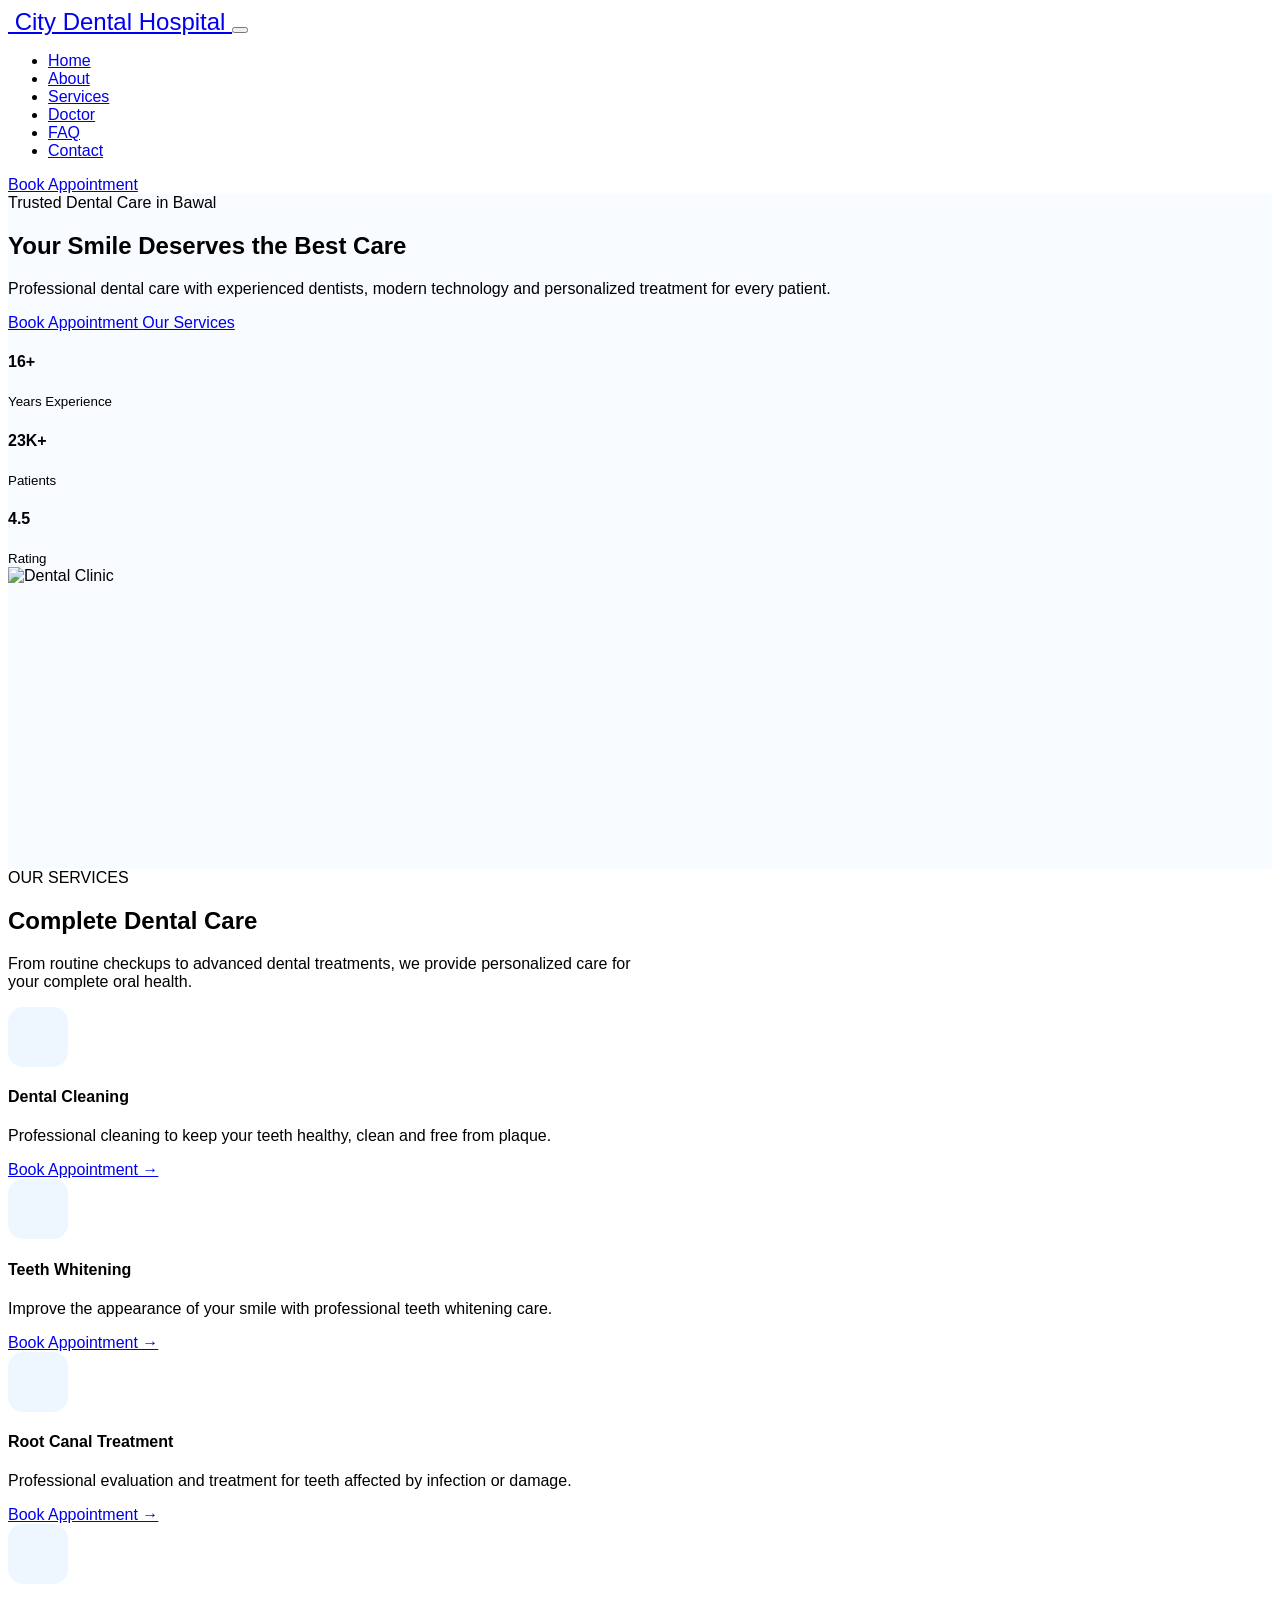
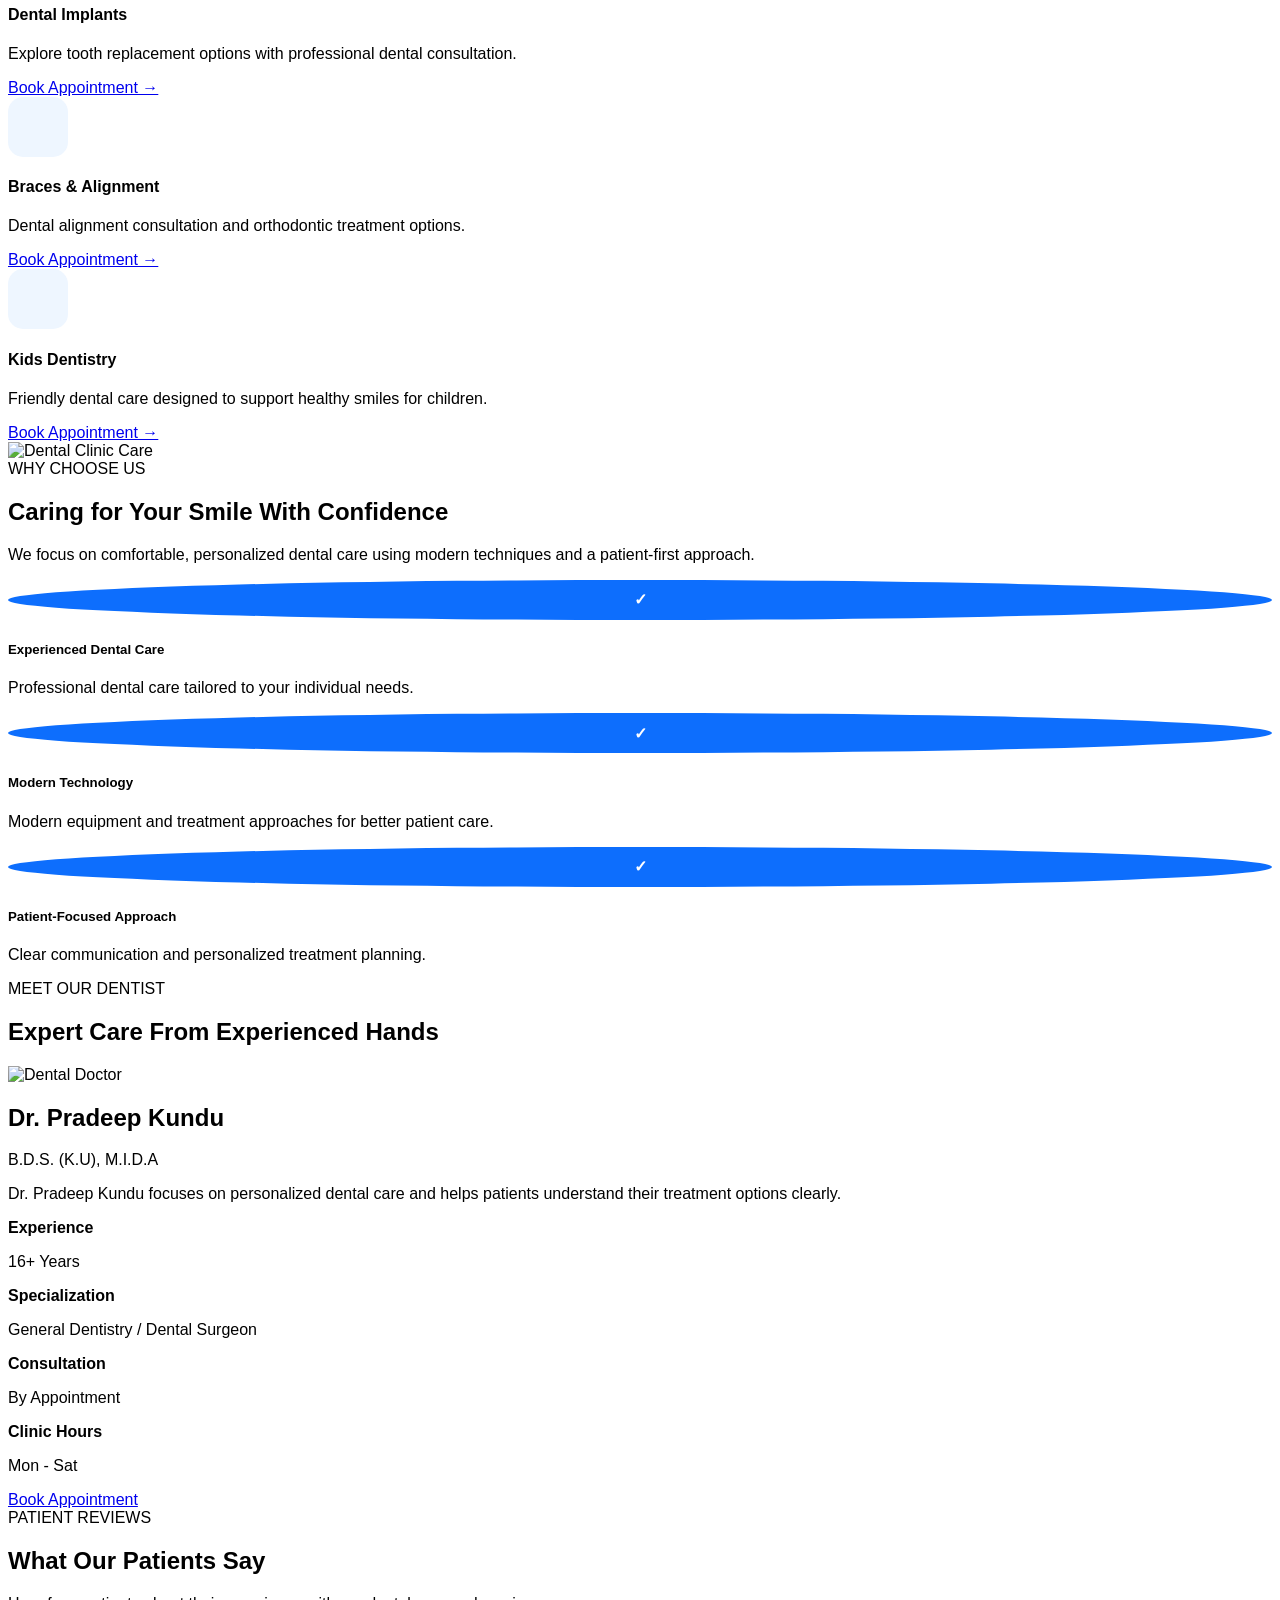
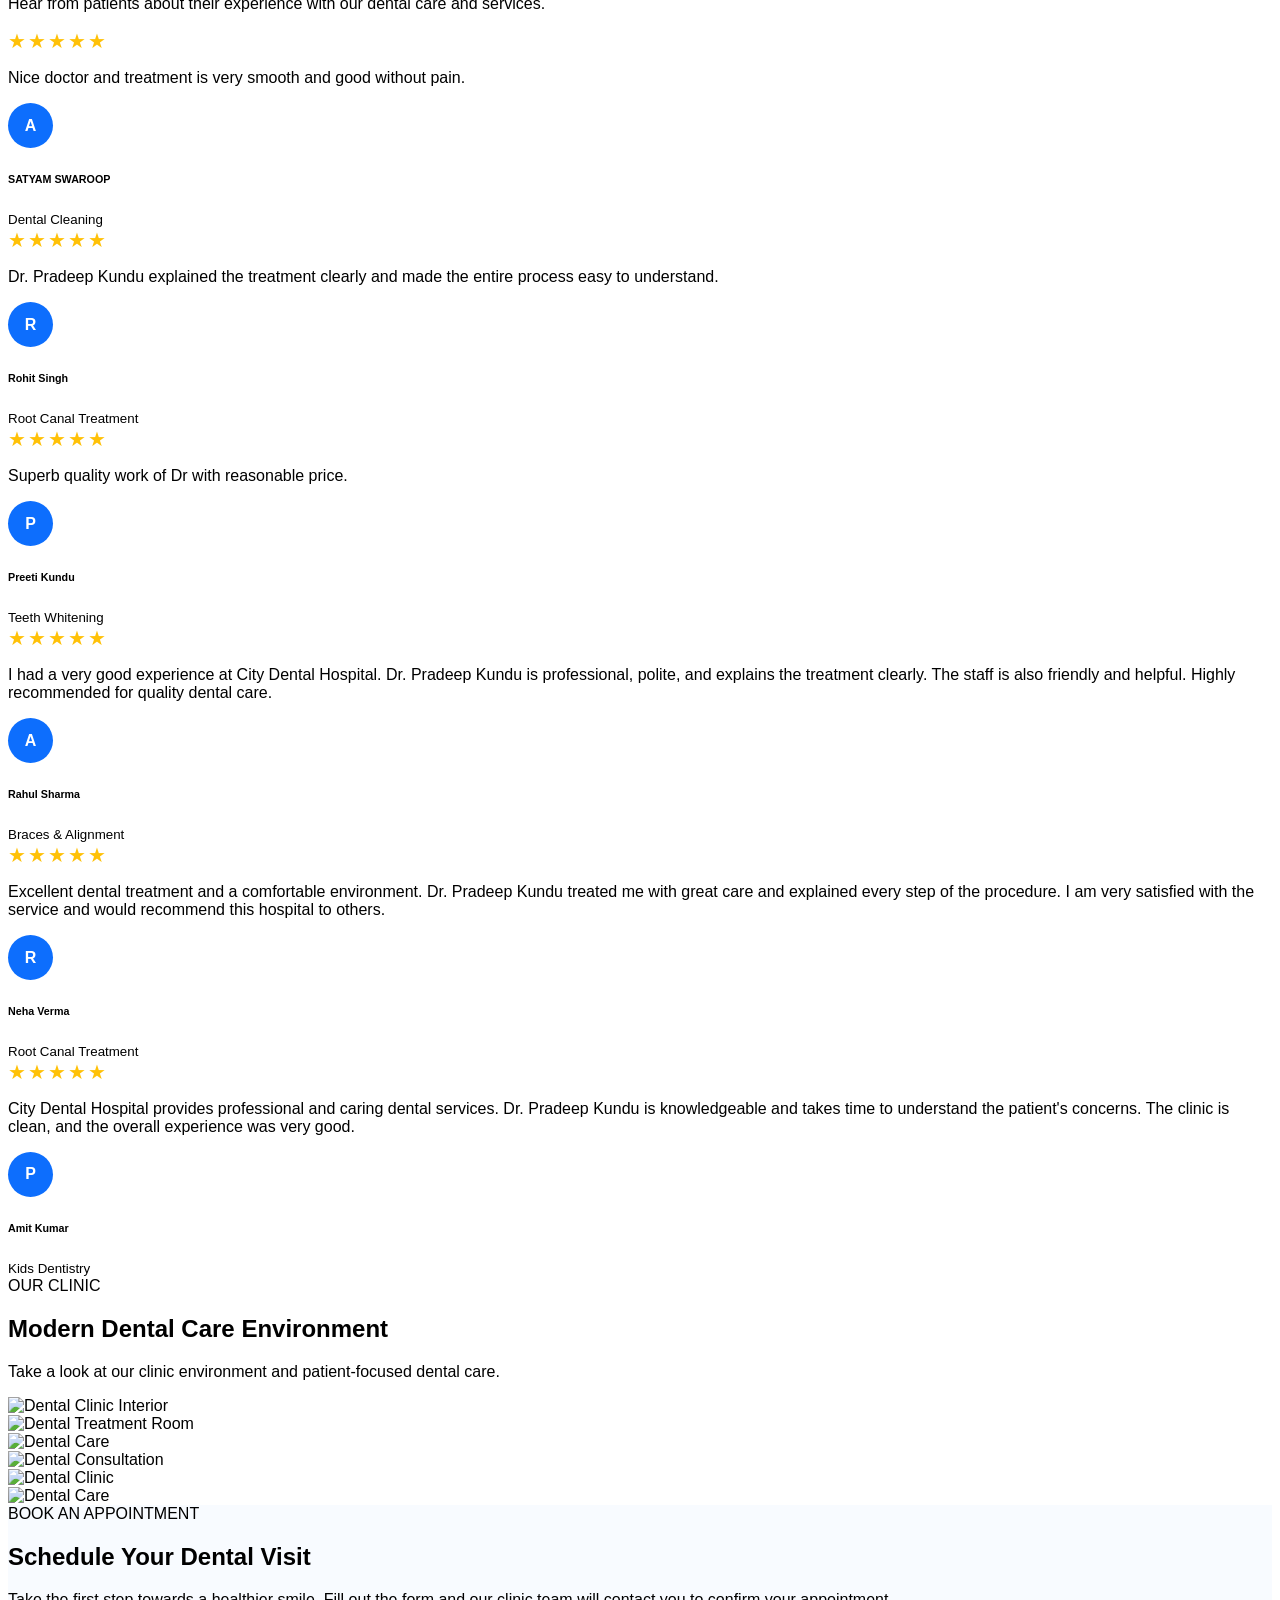
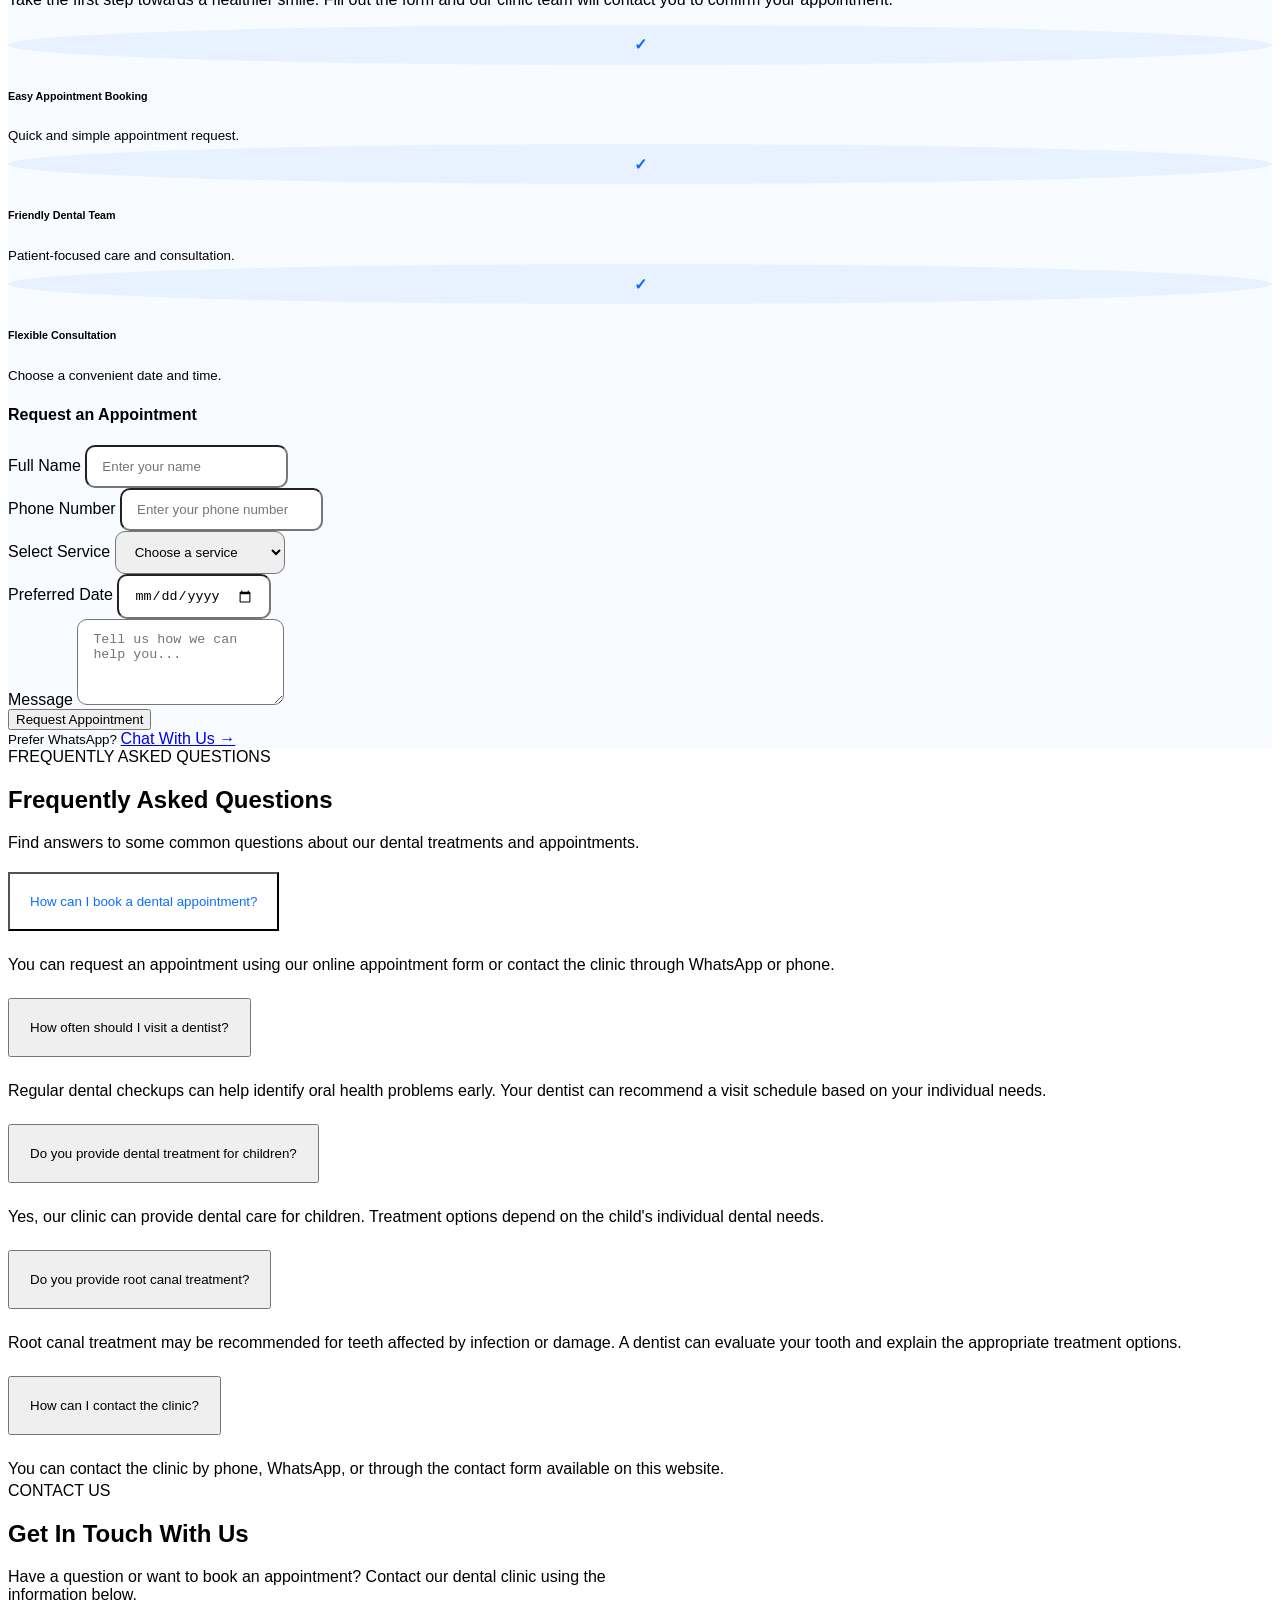
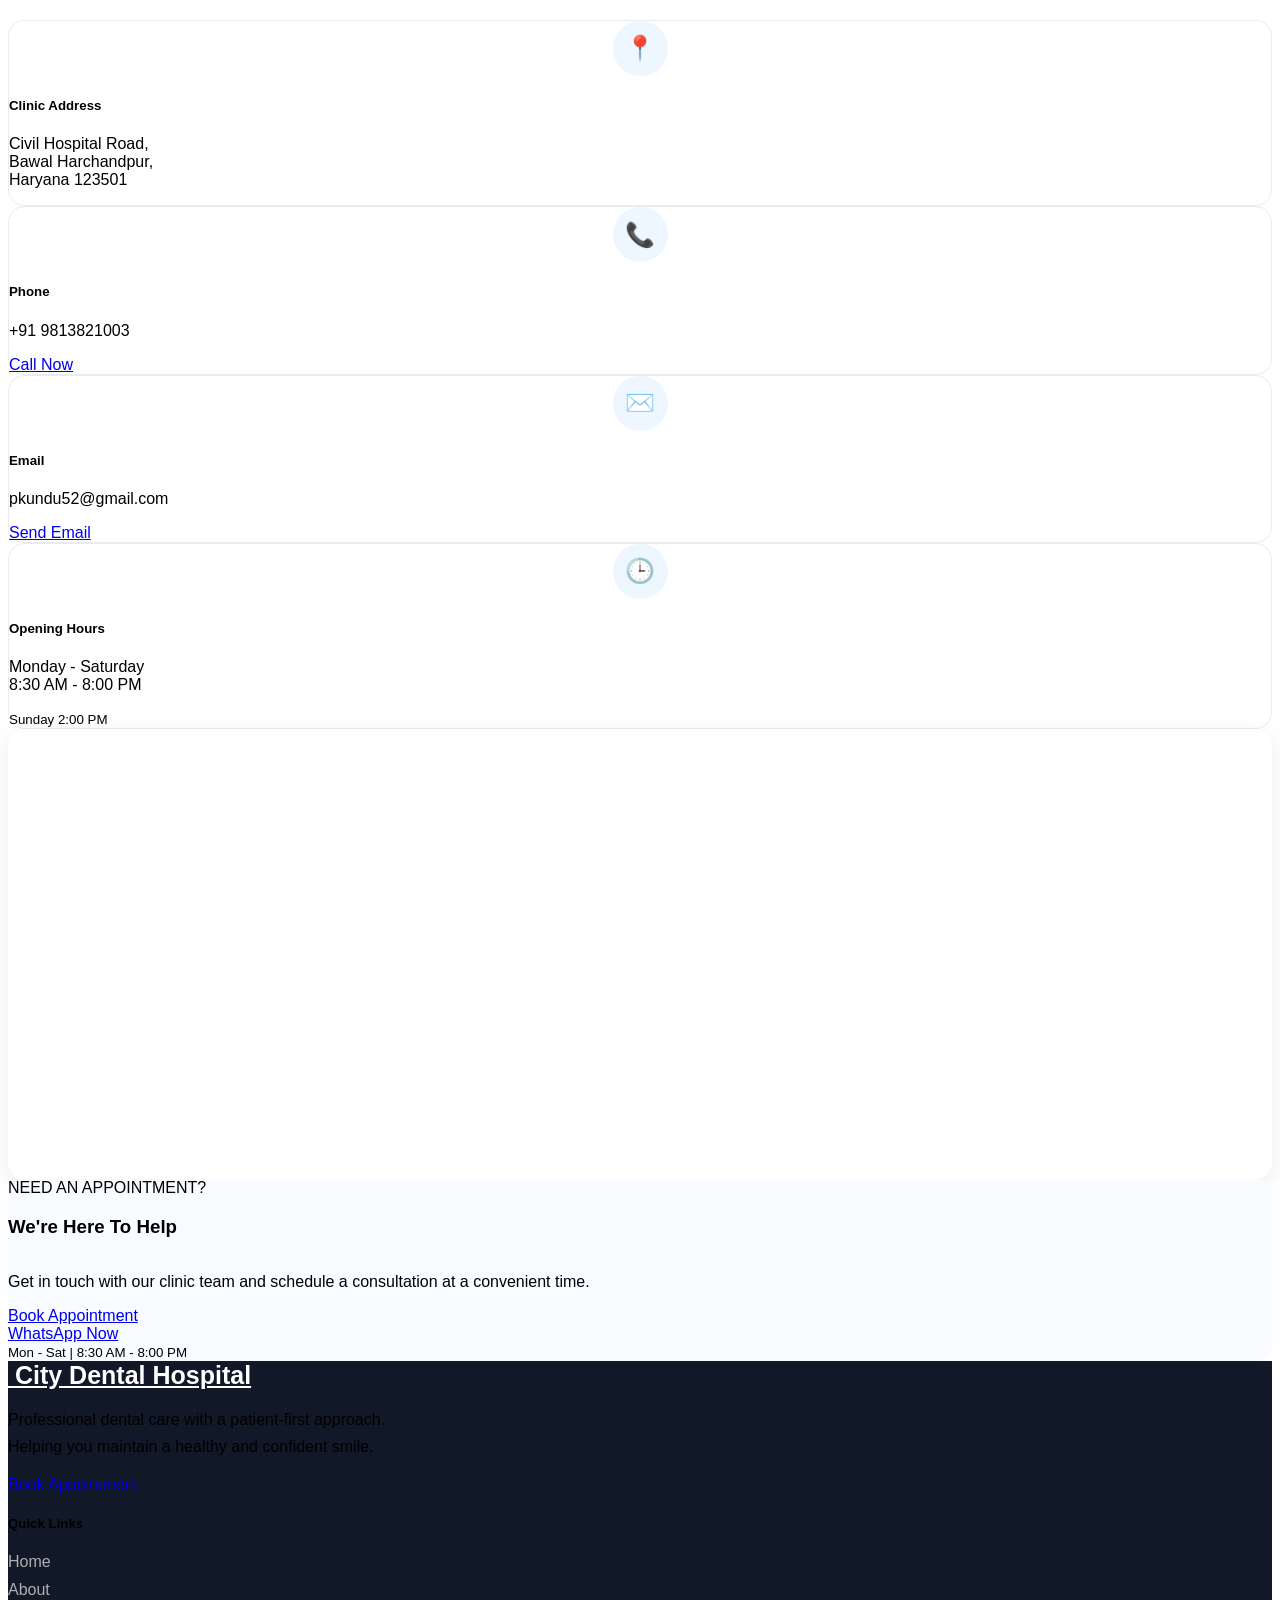
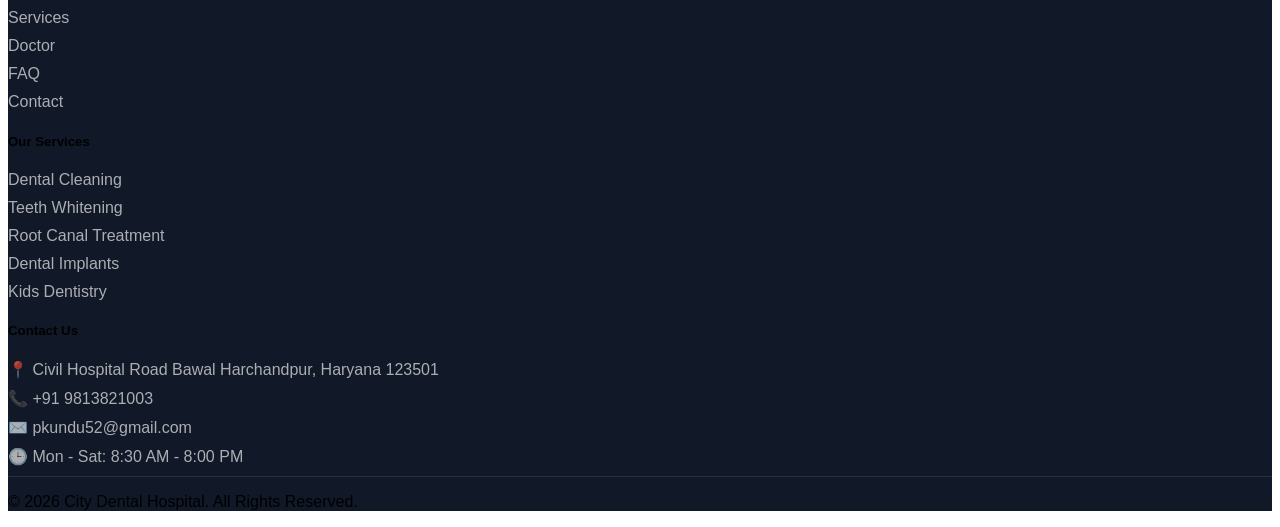
==== commit 13a27038: "Update index.html" ====
--- a/index.html
+++ b/index.html
@@ -9,14 +9,11 @@
 
     <!-- ================= BOOTSTRAP CSS ================= -->
 
-    <link
-      href="https://cdn.jsdelivr.net/npm/bootstrap@5.3.8/dist/css/bootstrap.min.css"
-      rel="stylesheet"
-    />
+    <link rel="stylesheet" href="css/bootstrap.css">
 
     <!-- ================= CUSTOM CSS ================= -->
 
-    <link rel="stylesheet" href="css/style.css" />
+    <link rel="stylesheet" href="style.css" />
   </head>
 
   <body>
--- a/style.css
+++ b/style.css
@@ -0,0 +1,405 @@
+/* ================= GENERAL ================= */
+
+body {
+    font-family: Arial, sans-serif;
+}
+
+
+/* ================= NAVBAR ================= */
+
+.navbar-brand {
+    font-size: 24px;
+}
+
+
+/* ================= HERO ================= */
+
+.hero-section {
+    background: #f8fbff;
+}
+
+
+.min-vh-75 {
+    min-height: 75vh;
+}
+
+
+/* ================= HERO IMAGE ================= */
+
+.hero-image img {
+    width: 100%;
+    height: 520px;
+    object-fit: cover;
+}
+
+/* ================= SERVICES ================= */
+
+.services-intro {
+    max-width: 650px;
+}
+
+
+/* SERVICE CARD */
+
+.service-card {
+    transition: 0.3s ease;
+}
+
+
+/* CARD HOVER */
+
+.service-card:hover {
+    transform: translateY(-8px);
+}
+
+
+/* SERVICE ICON */
+
+.service-icon {
+    width: 60px;
+    height: 60px;
+
+    display: flex;
+    align-items: center;
+    justify-content: center;
+
+    background: #eef6ff;
+
+    border-radius: 15px;
+
+    font-size: 28px;
+}
+
+/* ================= WHY CHOOSE US ================= */
+
+.feature-icon {
+    min-width: 40px;
+    height: 40px;
+
+    display: flex;
+    align-items: center;
+    justify-content: center;
+
+    background: #0d6efd;
+    color: white;
+
+    border-radius: 50%;
+
+    font-weight: bold;
+}
+
+/* ================= DOCTOR ================= */
+
+.doctor-image {
+    width: 100%;
+    height: 500px;
+    object-fit: cover;
+}
+
+/* ================= PATIENT REVIEWS ================= */
+
+.reviews-intro {
+    max-width: 650px;
+}
+
+.review-card {
+    transition: 0.3s ease;
+}
+
+.review-card:hover {
+    transform: translateY(-6px);
+}
+
+.review-stars {
+    color: #ffc107;
+    font-size: 20px;
+    letter-spacing: 2px;
+}
+
+.review-avatar {
+    width: 45px;
+    height: 45px;
+
+    display: flex;
+    align-items: center;
+    justify-content: center;
+
+    background: #0d6efd;
+    color: white;
+
+    border-radius: 50%;
+
+    font-weight: bold;
+}
+
+/* ================= GALLERY ================= */
+
+.gallery-intro {
+    max-width: 650px;
+}
+
+.gallery-image {
+    width: 100%;
+    height: 250px;
+    object-fit: cover;
+
+    transition: 0.3s ease;
+}
+
+.gallery-image:hover {
+    transform: scale(1.03);
+}
+
+/* ================= APPOINTMENT ================= */
+
+.appointment-section {
+    background: #f8fbff;
+}
+
+.appointment-card {
+    border-radius: 20px;
+}
+
+.appointment-card .form-control,
+.appointment-card .form-select {
+    padding: 12px 15px;
+    border-radius: 10px;
+}
+
+.appointment-card .form-control:focus,
+.appointment-card .form-select:focus {
+    box-shadow: 0 0 0 3px rgba(13, 110, 253, 0.1);
+}
+
+.appointment-icon {
+    min-width: 40px;
+    height: 40px;
+
+    display: flex;
+    align-items: center;
+    justify-content: center;
+
+    background: #e7f1ff;
+    color: #0d6efd;
+
+    border-radius: 50%;
+
+    font-weight: bold;
+}
+
+/* ================= FAQ ================= */
+
+.faq-intro {
+    max-width: 650px;
+}
+
+.accordion-button {
+    padding: 20px;
+}
+
+.accordion-button:not(.collapsed) {
+    color: #0d6efd;
+    background-color: #ffffff;
+}
+
+.accordion-button:focus {
+    box-shadow: none;
+}
+
+.accordion-body {
+    line-height: 1.7;
+}
+
+/* ================= CONTACT ================= */
+
+.contact-intro {
+    max-width: 650px;
+}
+
+.contact-card {
+    border: 1px solid #e9ecef;
+    border-radius: 16px;
+
+    transition: 0.3s ease;
+}
+
+.contact-card:hover {
+    transform: translateY(-5px);
+    box-shadow: 0 10px 25px rgba(0, 0, 0, 0.08);
+}
+
+.contact-icon {
+    width: 55px;
+    height: 55px;
+
+    margin: 0 auto;
+
+    display: flex;
+    align-items: center;
+    justify-content: center;
+
+    background: #eef6ff;
+
+    border-radius: 50%;
+
+    font-size: 24px;
+}
+
+.map-container {
+    overflow: hidden;
+    border-radius: 16px;
+
+    box-shadow: 0 5px 20px rgba(0, 0, 0, 0.08);
+}
+
+.map-container iframe {
+    display: block;
+}
+
+.contact-cta {
+    background: #f8fbff;
+
+    border-radius: 16px;
+
+    display: flex;
+    flex-direction: column;
+    justify-content: center;
+}
+
+/* ================= FOOTER ================= */
+
+.footer-section {
+    background: #111827;
+}
+
+.footer-brand {
+    color: white;
+    font-size: 25px;
+    font-weight: bold;
+}
+
+.footer-description {
+    max-width: 380px;
+    line-height: 1.7;
+}
+
+.footer-links,
+.footer-contact {
+    list-style: none;
+    padding: 0;
+    margin-bottom: 0;
+}
+
+.footer-links li,
+.footer-contact li {
+    margin-bottom: 10px;
+}
+
+.footer-links a,
+.footer-contact a {
+    color: rgba(255, 255, 255, 0.65);
+    text-decoration: none;
+    transition: 0.3s ease;
+}
+
+.footer-links a:hover,
+.footer-contact a:hover {
+    color: white;
+}
+
+.footer-contact li {
+    color: rgba(255, 255, 255, 0.65);
+}
+
+.footer-bottom {
+    border-top: 1px solid rgba(255, 255, 255, 0.1);
+}
+
+.footer-bottom-link {
+    color: rgba(255, 255, 255, 0.65);
+    text-decoration: none;
+}
+
+.footer-bottom-link:hover {
+    color: white;
+}
+
+/* ================= RESPONSIVE POLISH ================= */
+
+/* TABLET */
+
+@media (max-width: 991.98px) {
+
+    .hero-image img {
+        height: 450px;
+    }
+
+    .doctor-image {
+        height: 450px;
+    }
+
+}
+
+
+/* MOBILE */
+
+@media (max-width: 767.98px) {
+
+    /* HERO */
+
+    .hero-section {
+        padding-top: 40px;
+        padding-bottom: 50px;
+    }
+
+    .hero-section h1 {
+        font-size: 2.3rem;
+    }
+
+    .hero-image img {
+        height: 350px;
+    }
+
+
+    /* SERVICES */
+
+    .service-card {
+        margin-bottom: 5px;
+    }
+
+
+    /* DOCTOR */
+
+    .doctor-image {
+        height: 350px;
+    }
+
+
+    /* GALLERY */
+
+    .gallery-image {
+        height: 220px;
+    }
+
+
+    /* APPOINTMENT */
+
+    .appointment-card .card-body {
+        padding: 25px 20px;
+    }
+
+
+    /* CONTACT */
+
+    .contact-card {
+        padding: 25px 15px !important;
+    }
+
+
+    /* FOOTER */
+
+    .footer-section {
+        text-align: left;
+    }
+
+}
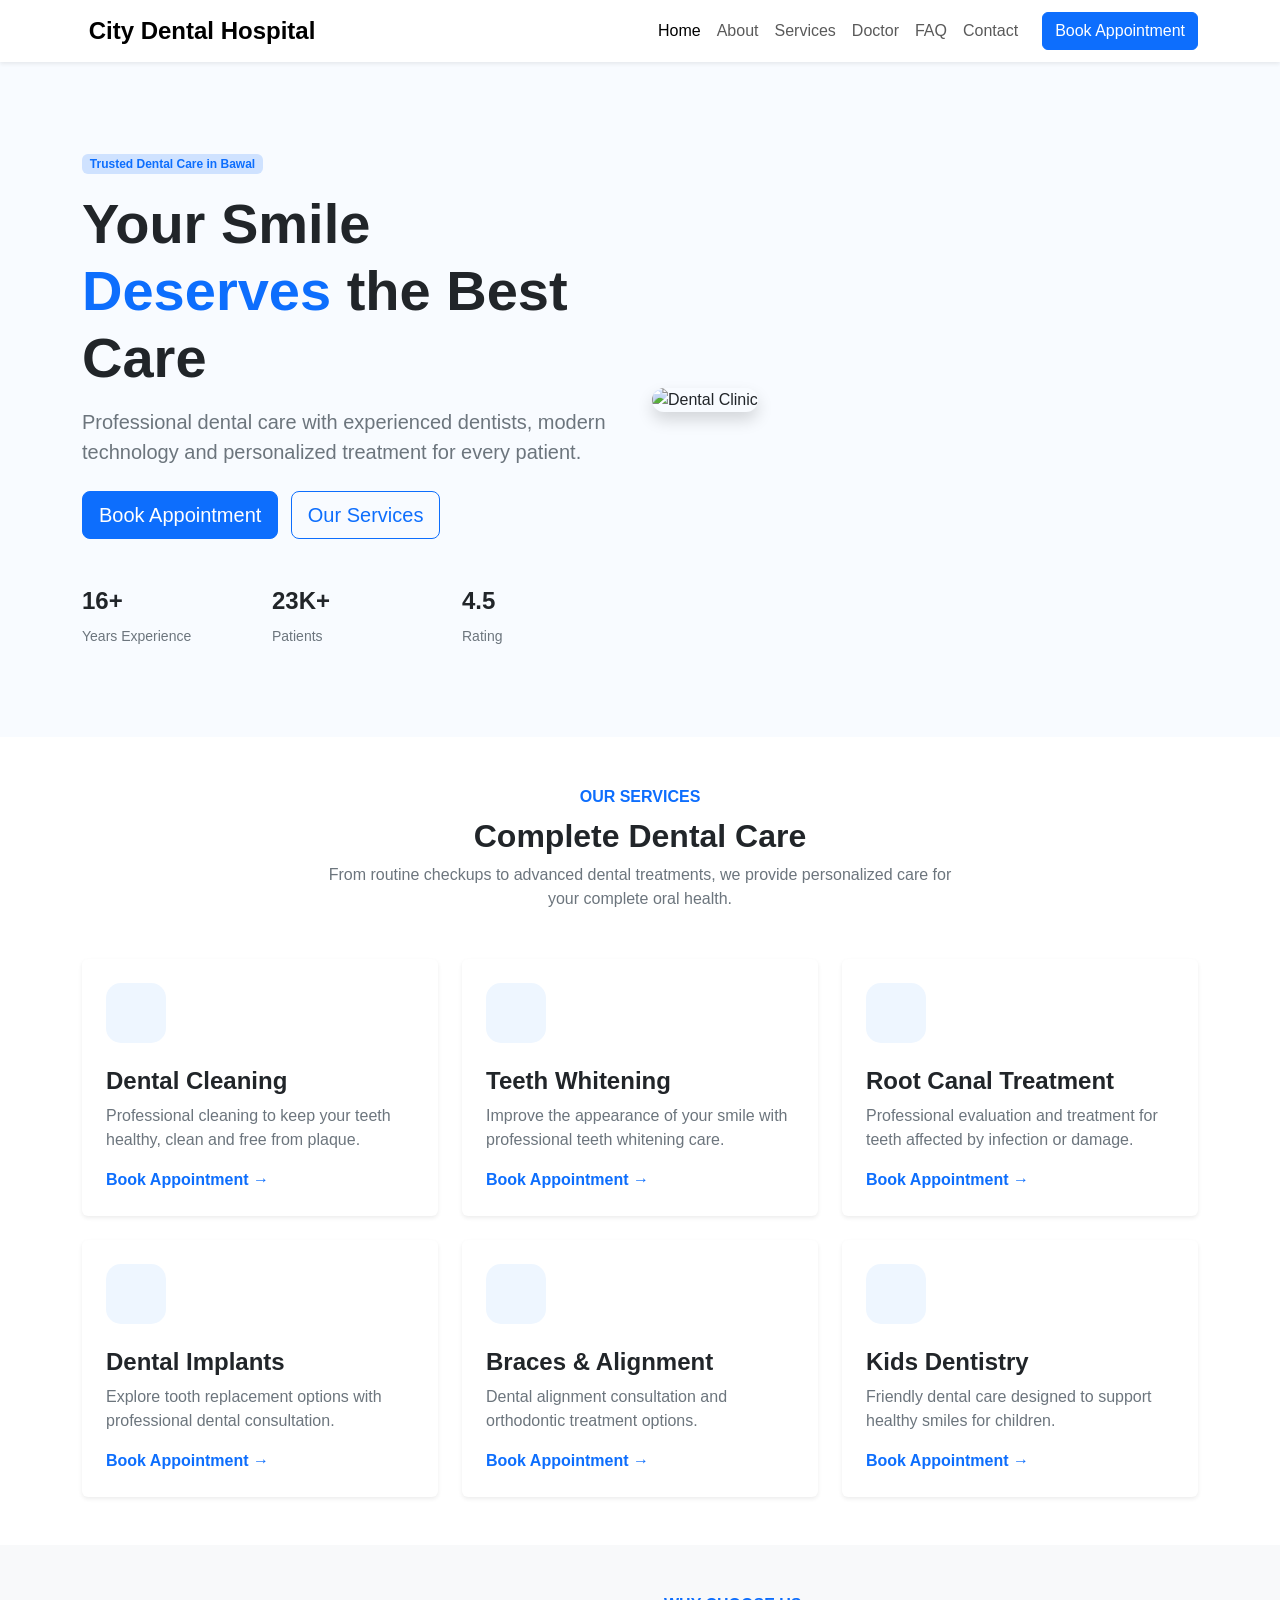
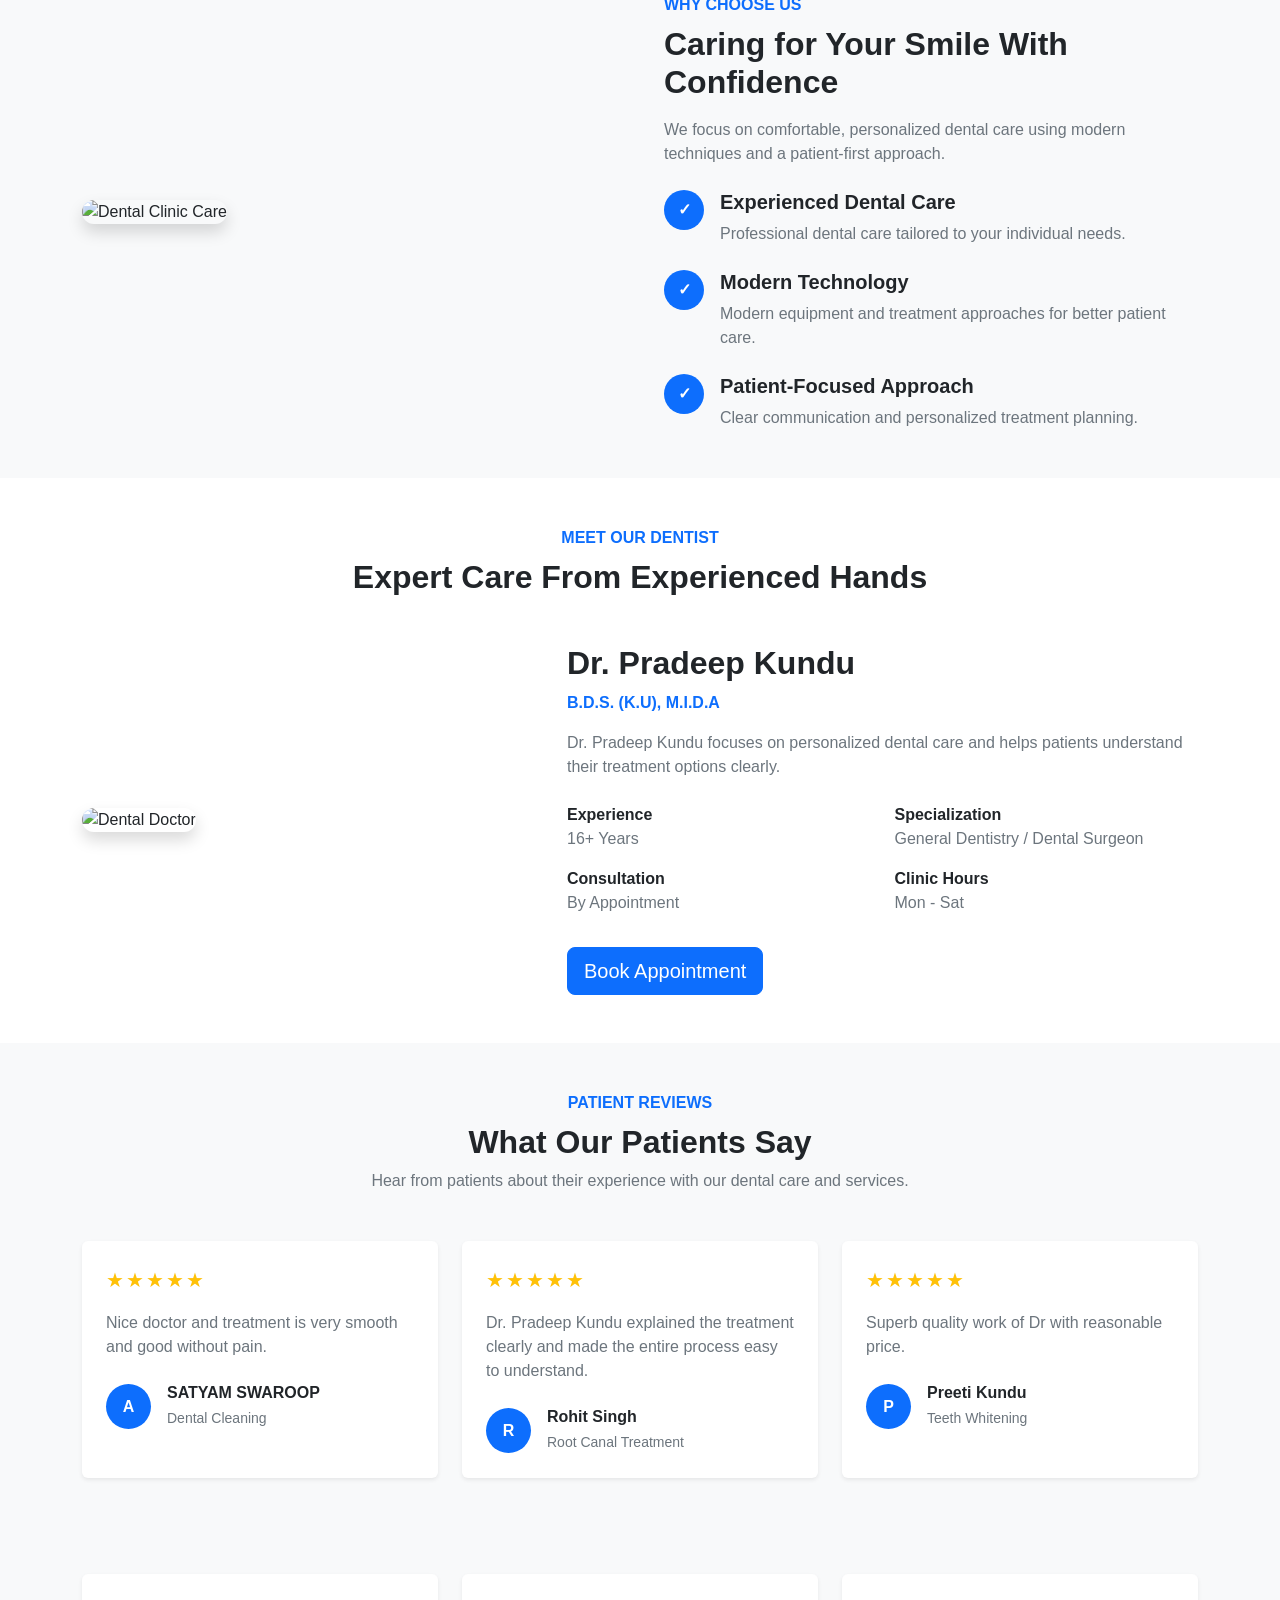
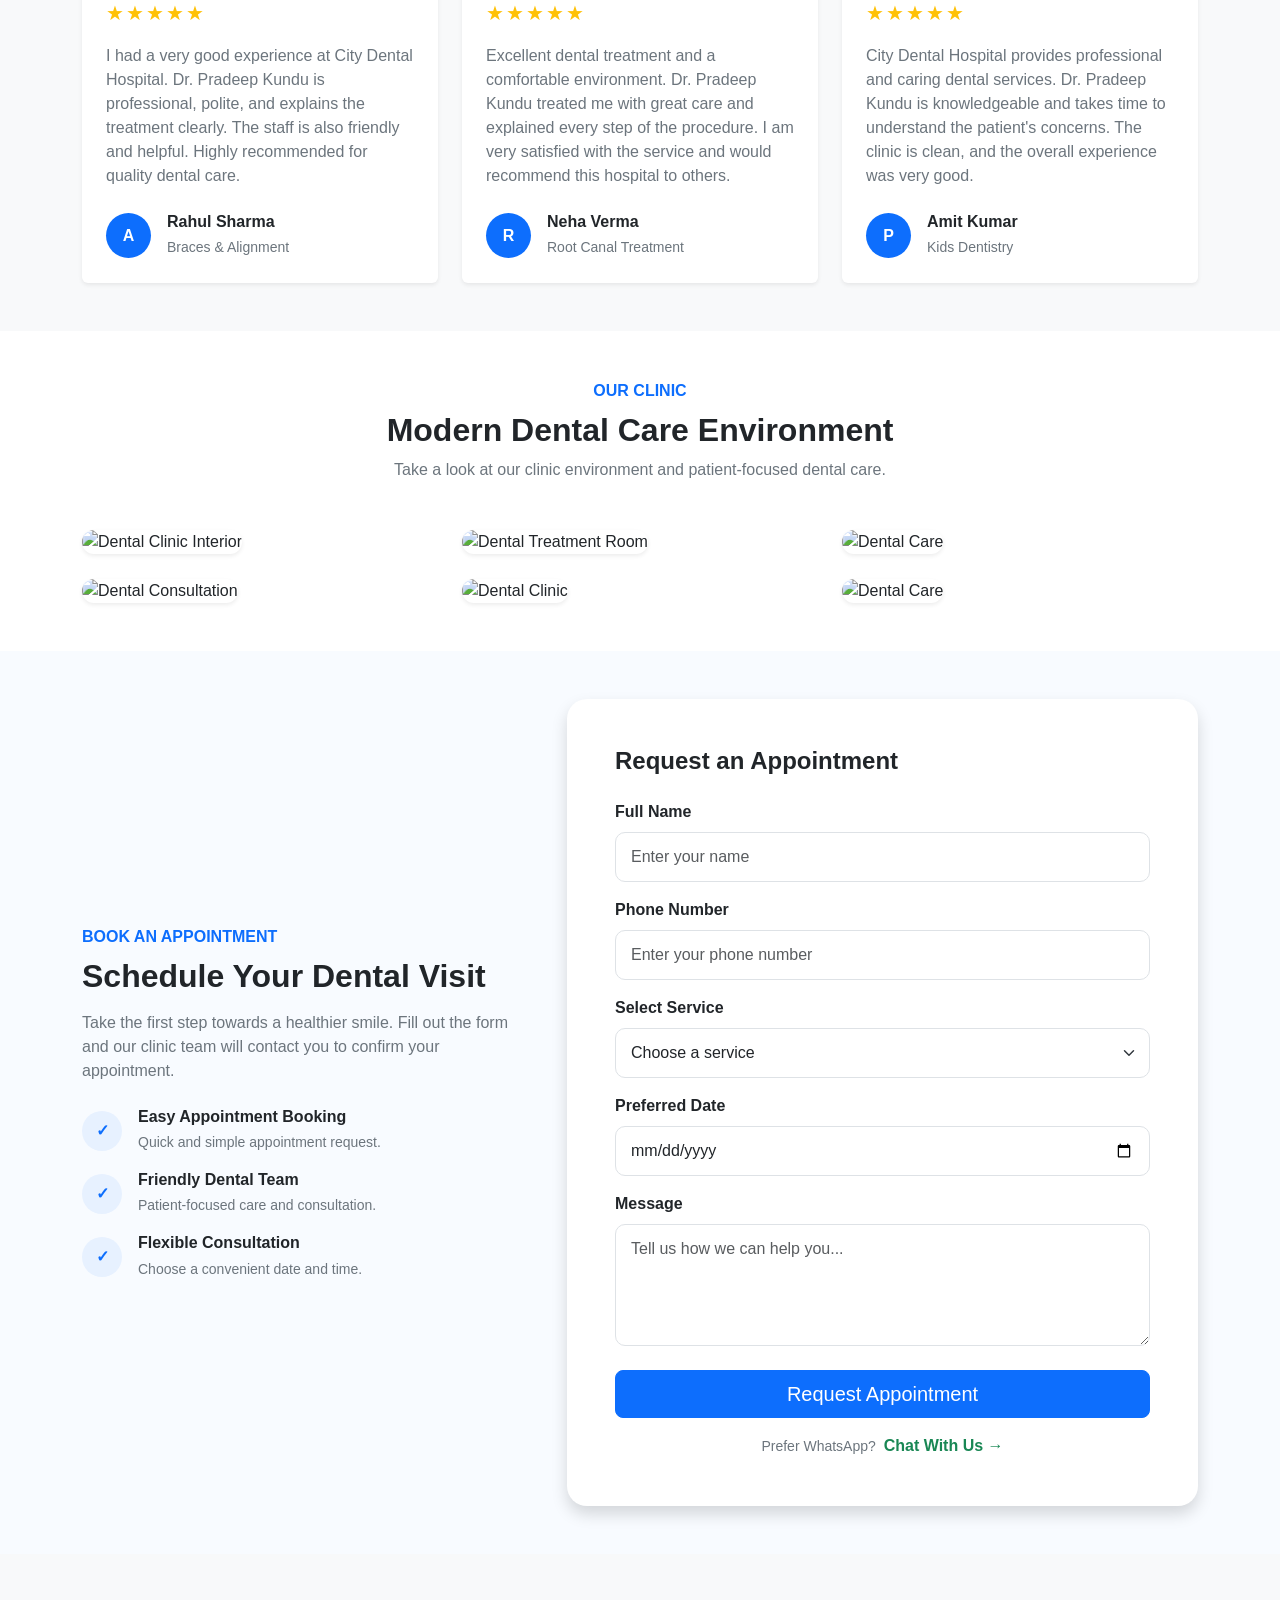
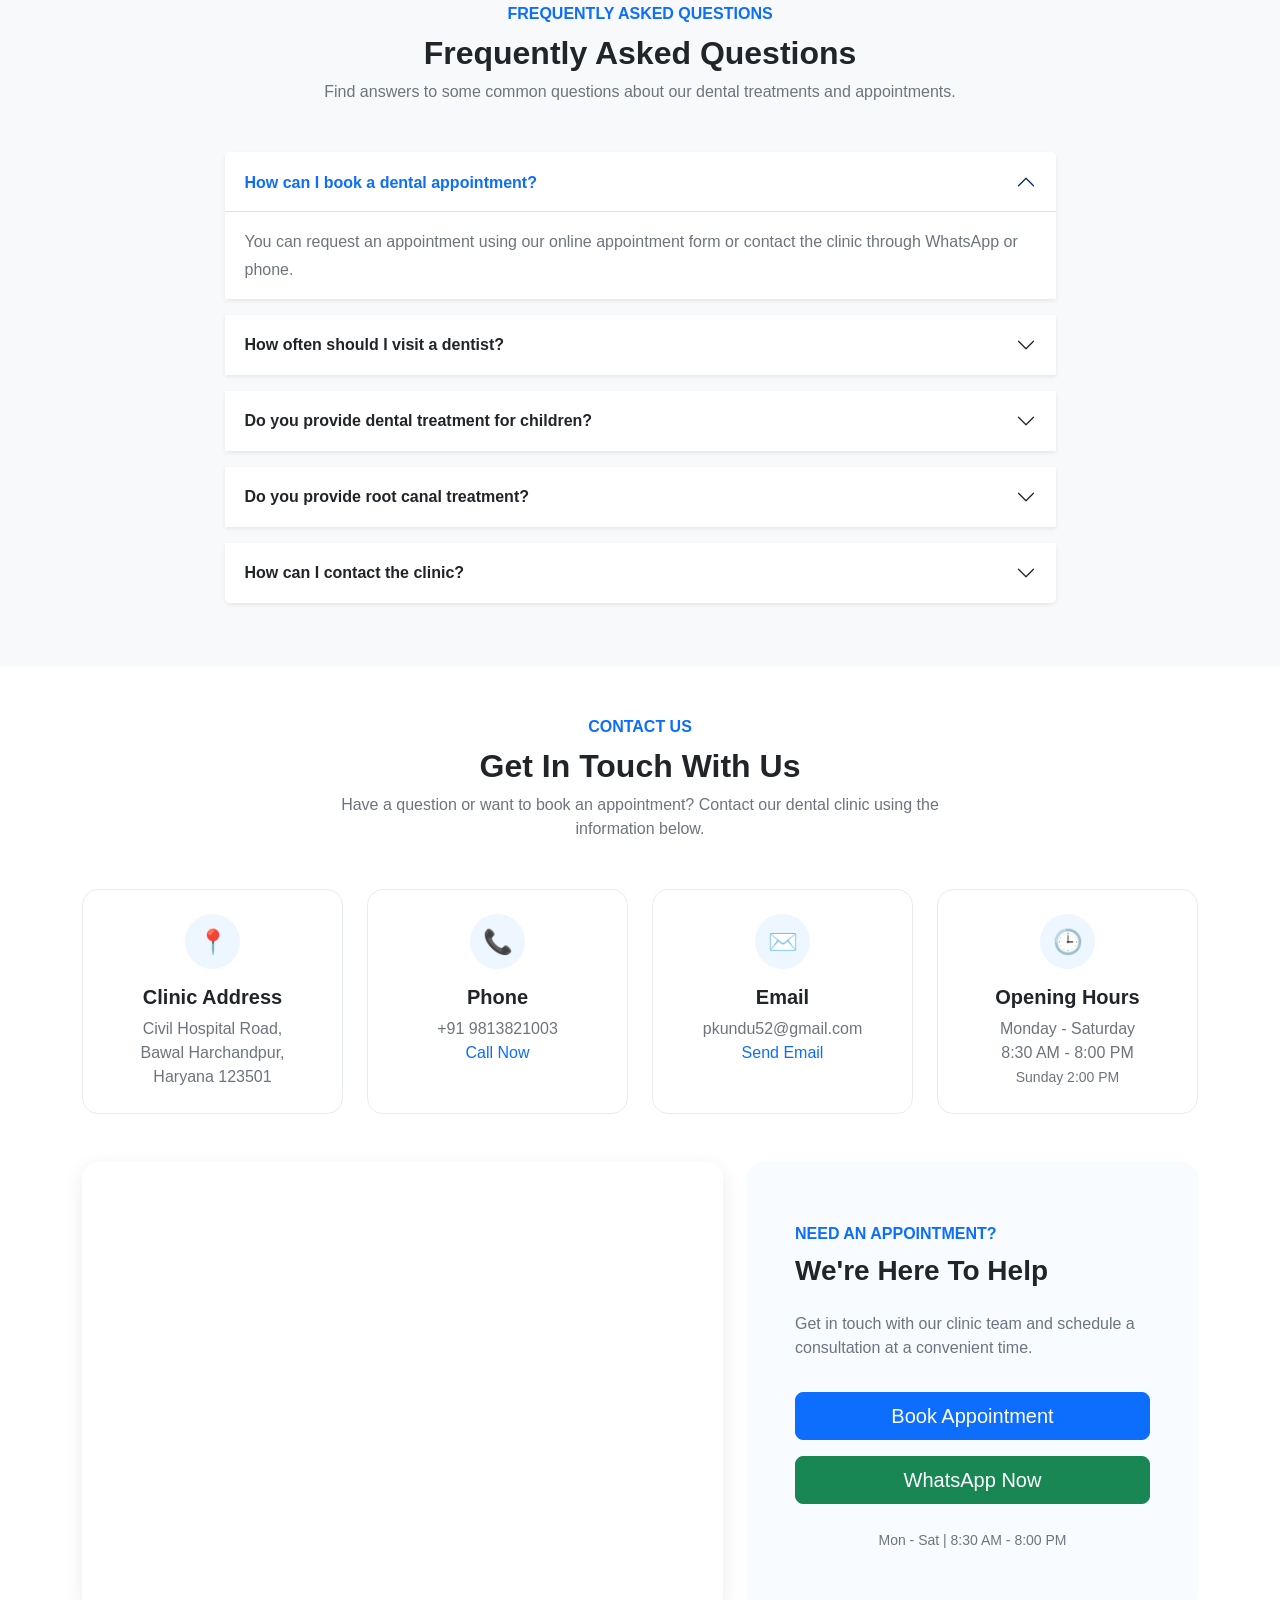
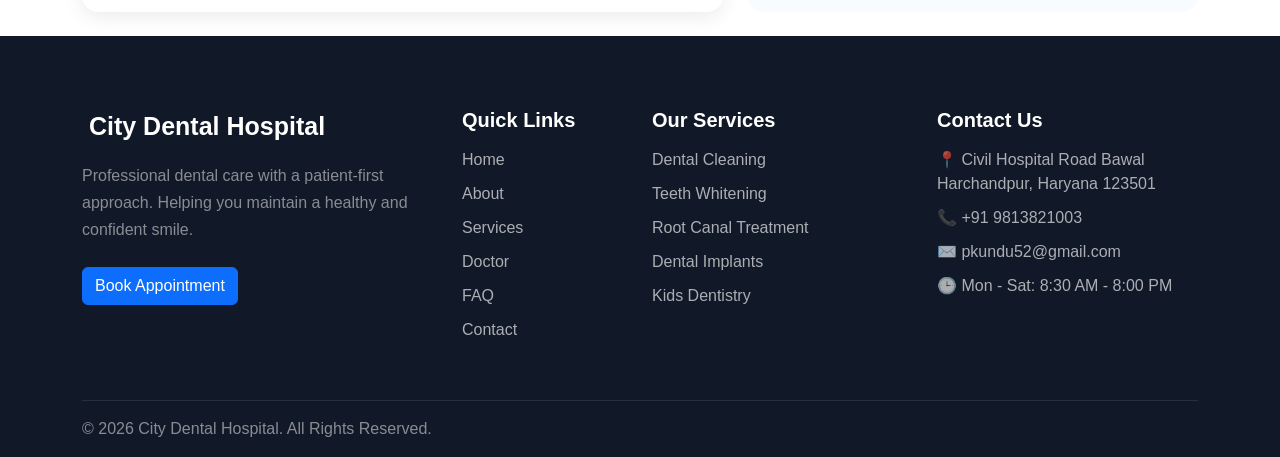
==== commit d6b13a36: "Update index.html" ====
--- a/index.html
+++ b/index.html
@@ -9,7 +9,7 @@
 
     <!-- ================= BOOTSTRAP CSS ================= -->
 
-    <link rel="stylesheet" href="css/bootstrap.css">
+    <link rel="stylesheet" href="bootstrap.css">
 
     <!-- ================= CUSTOM CSS ================= -->
 
